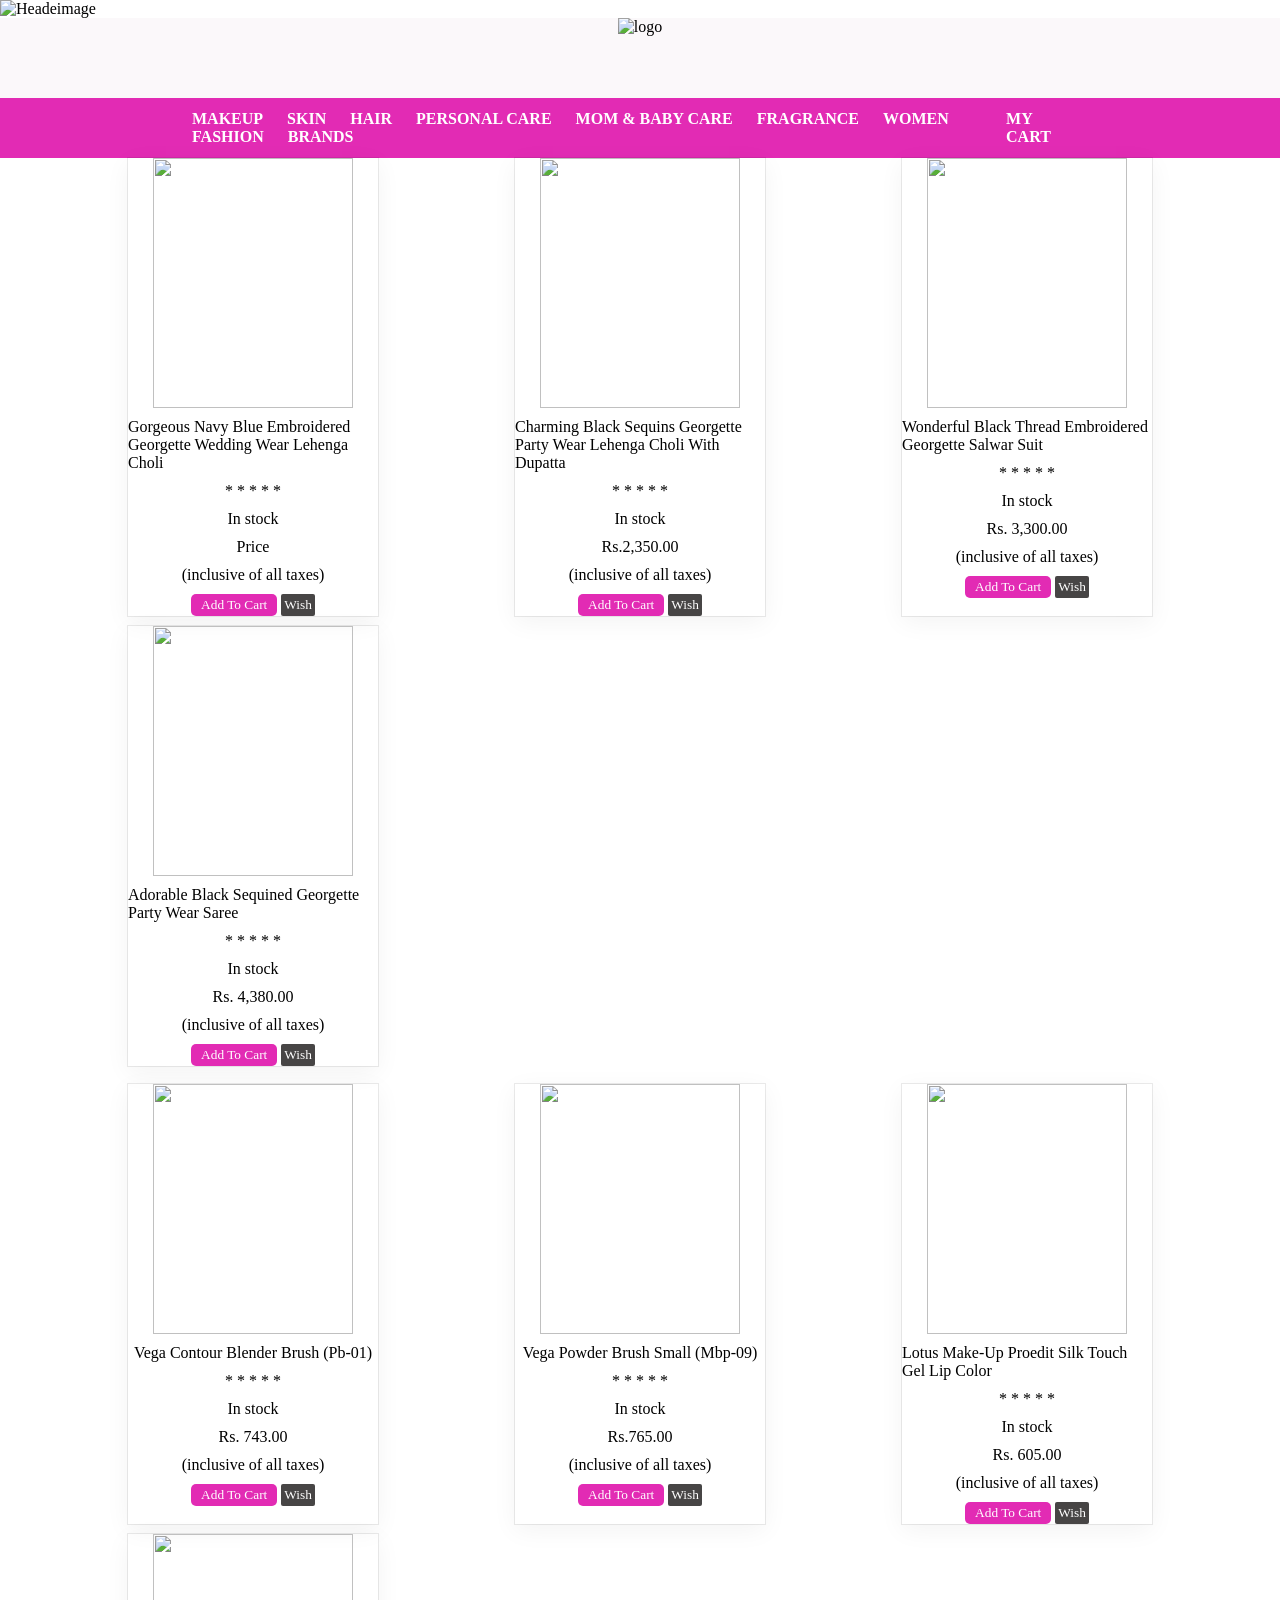
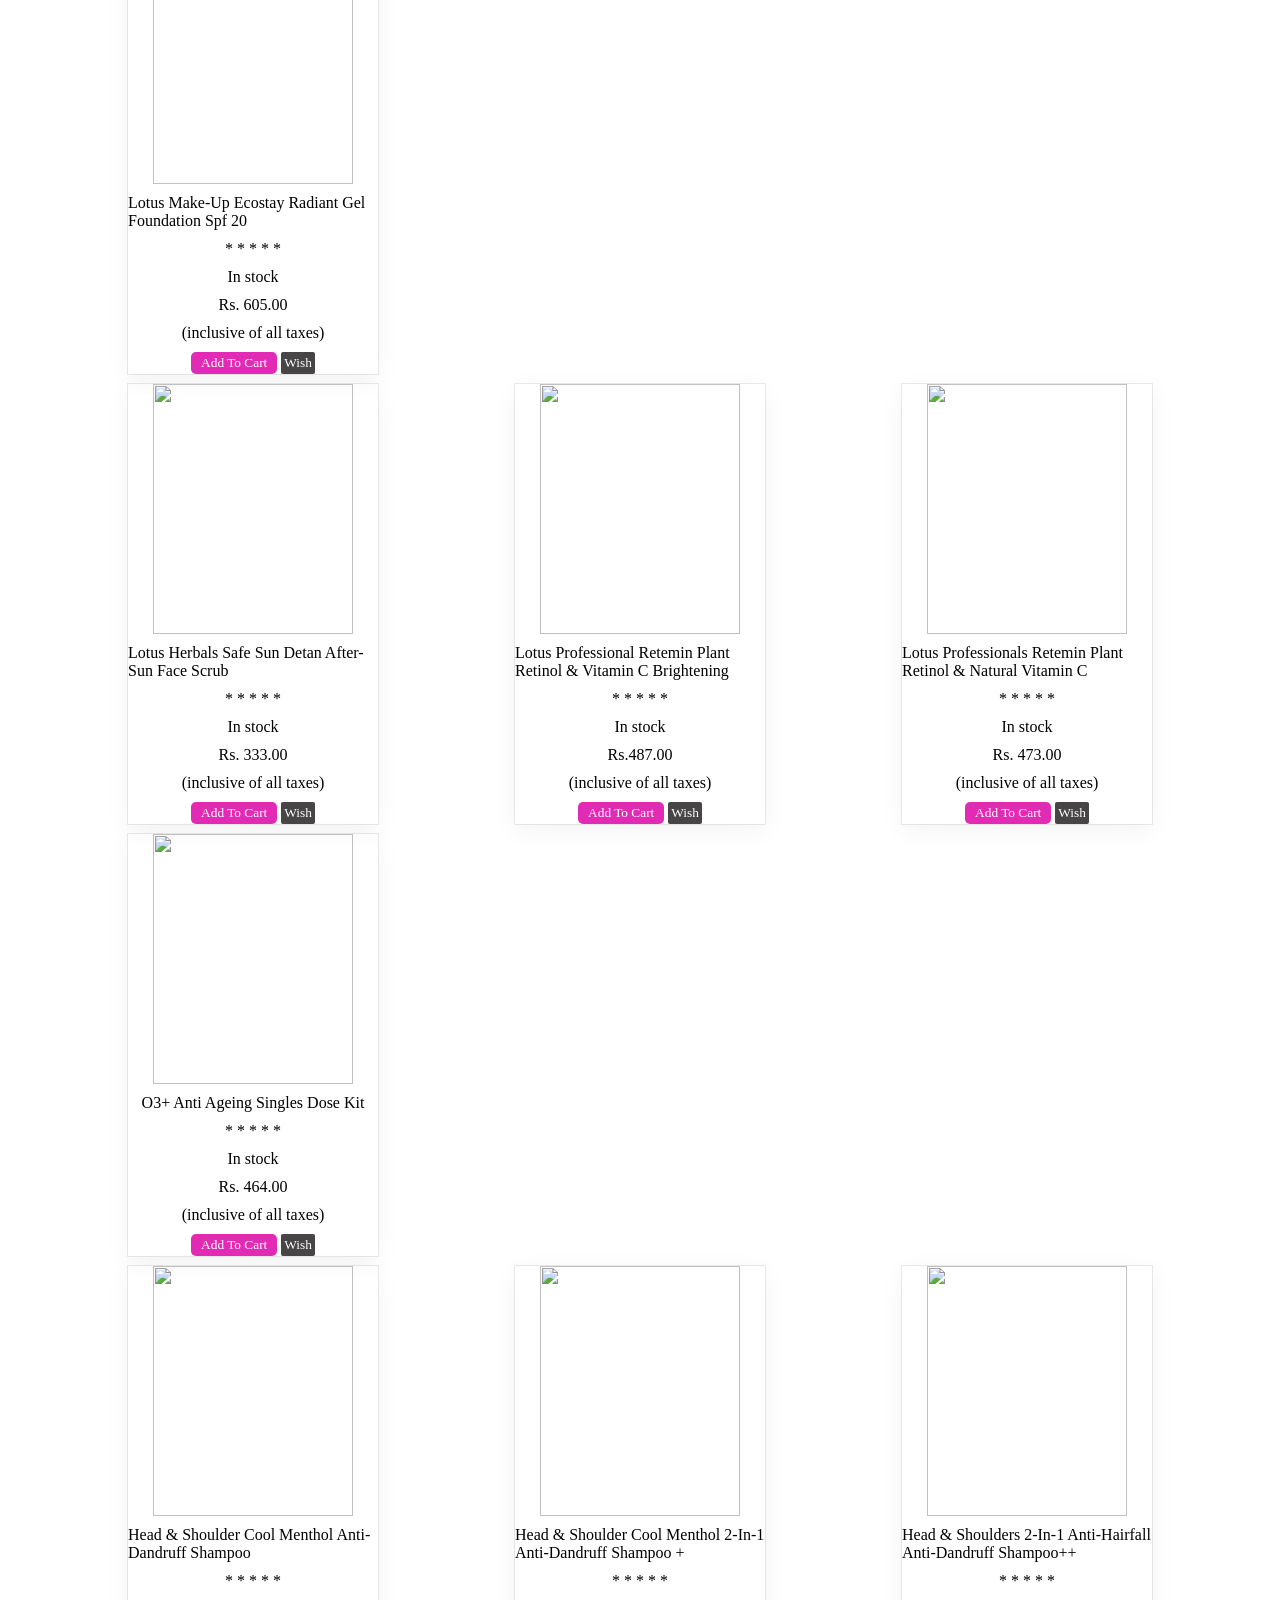
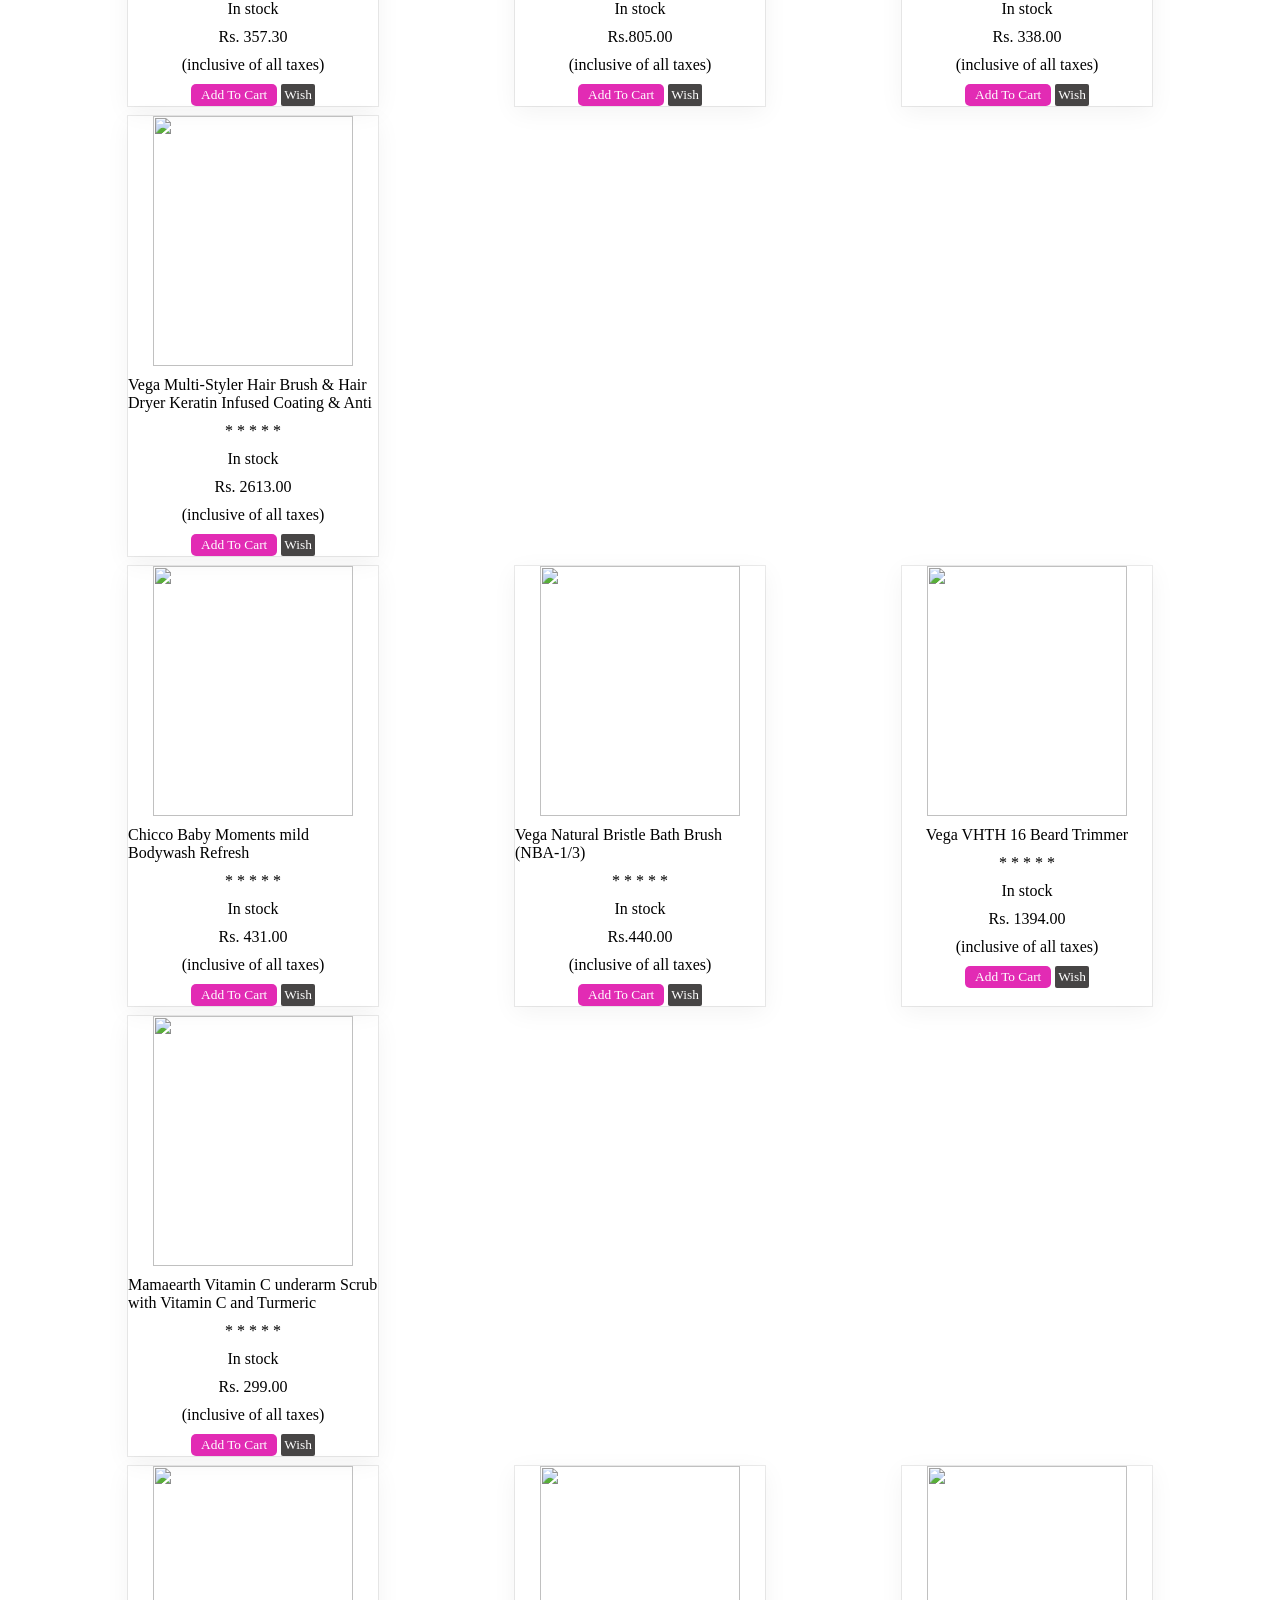
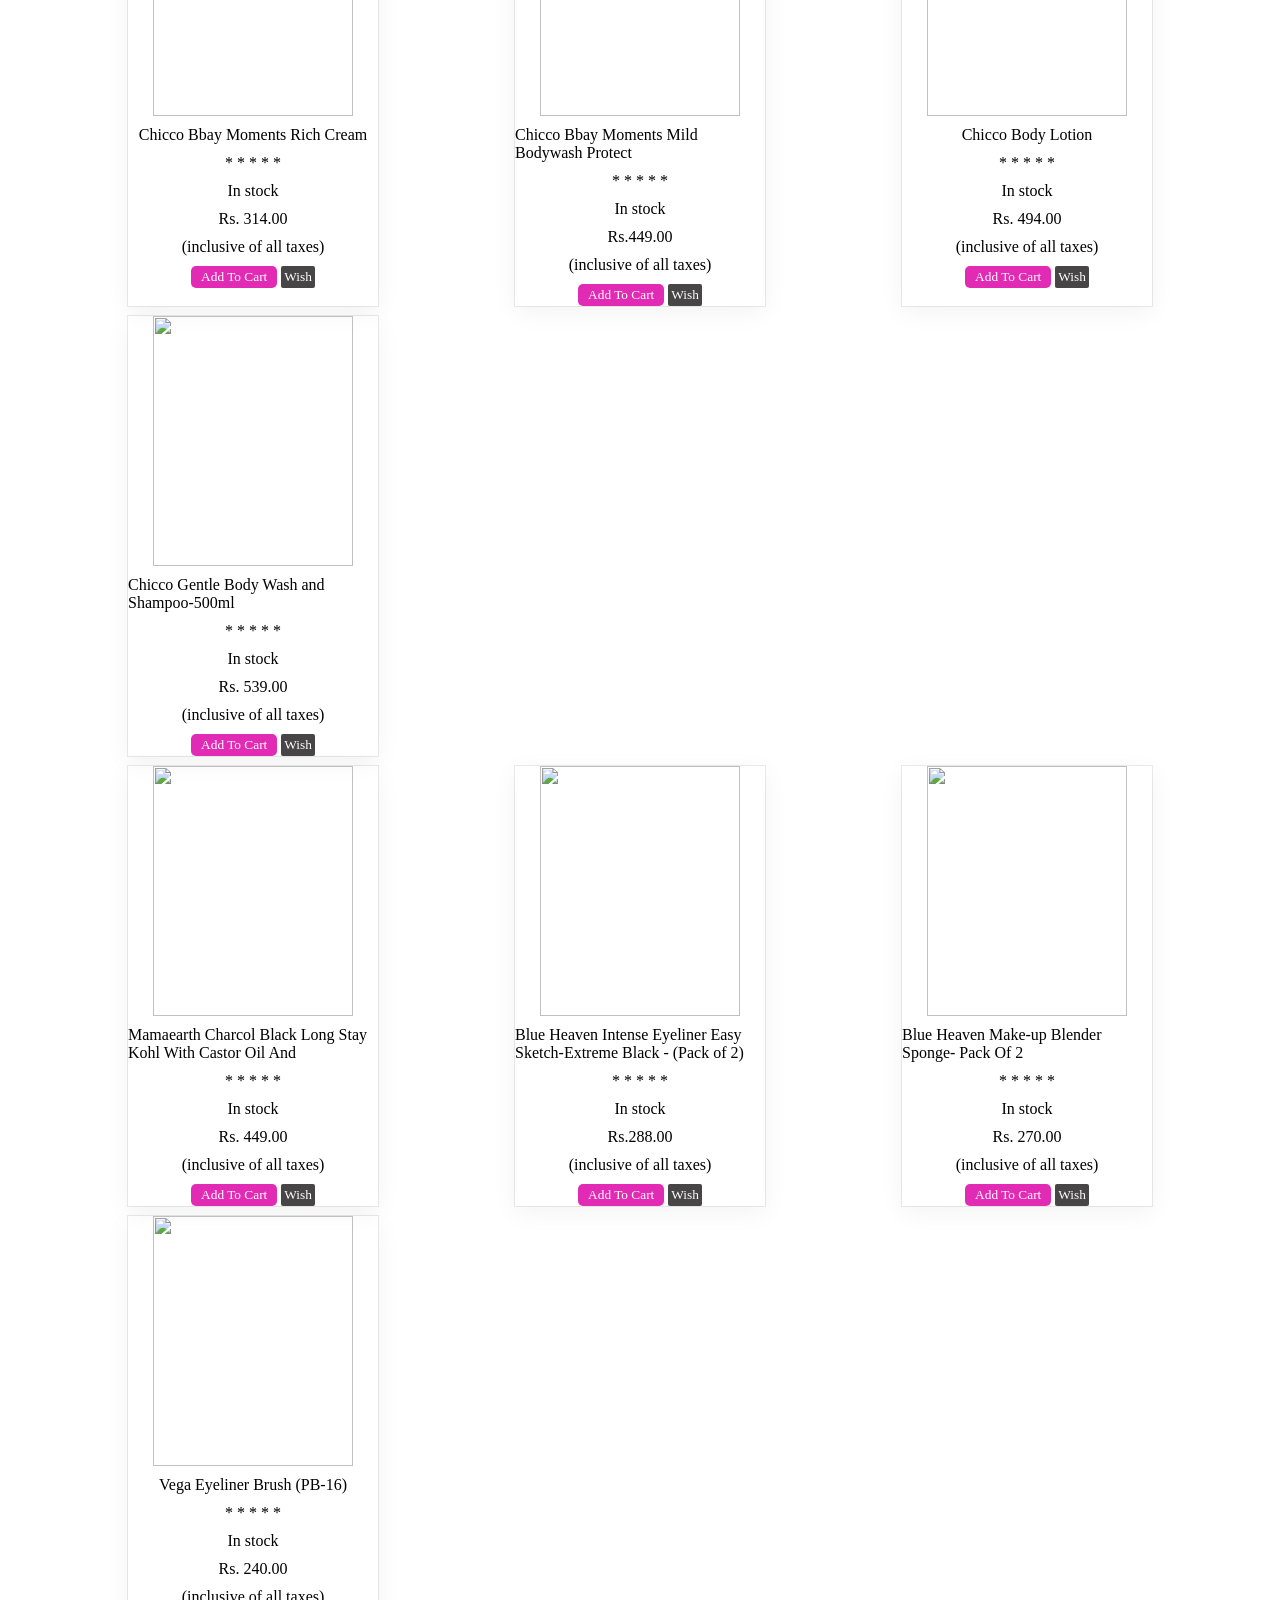
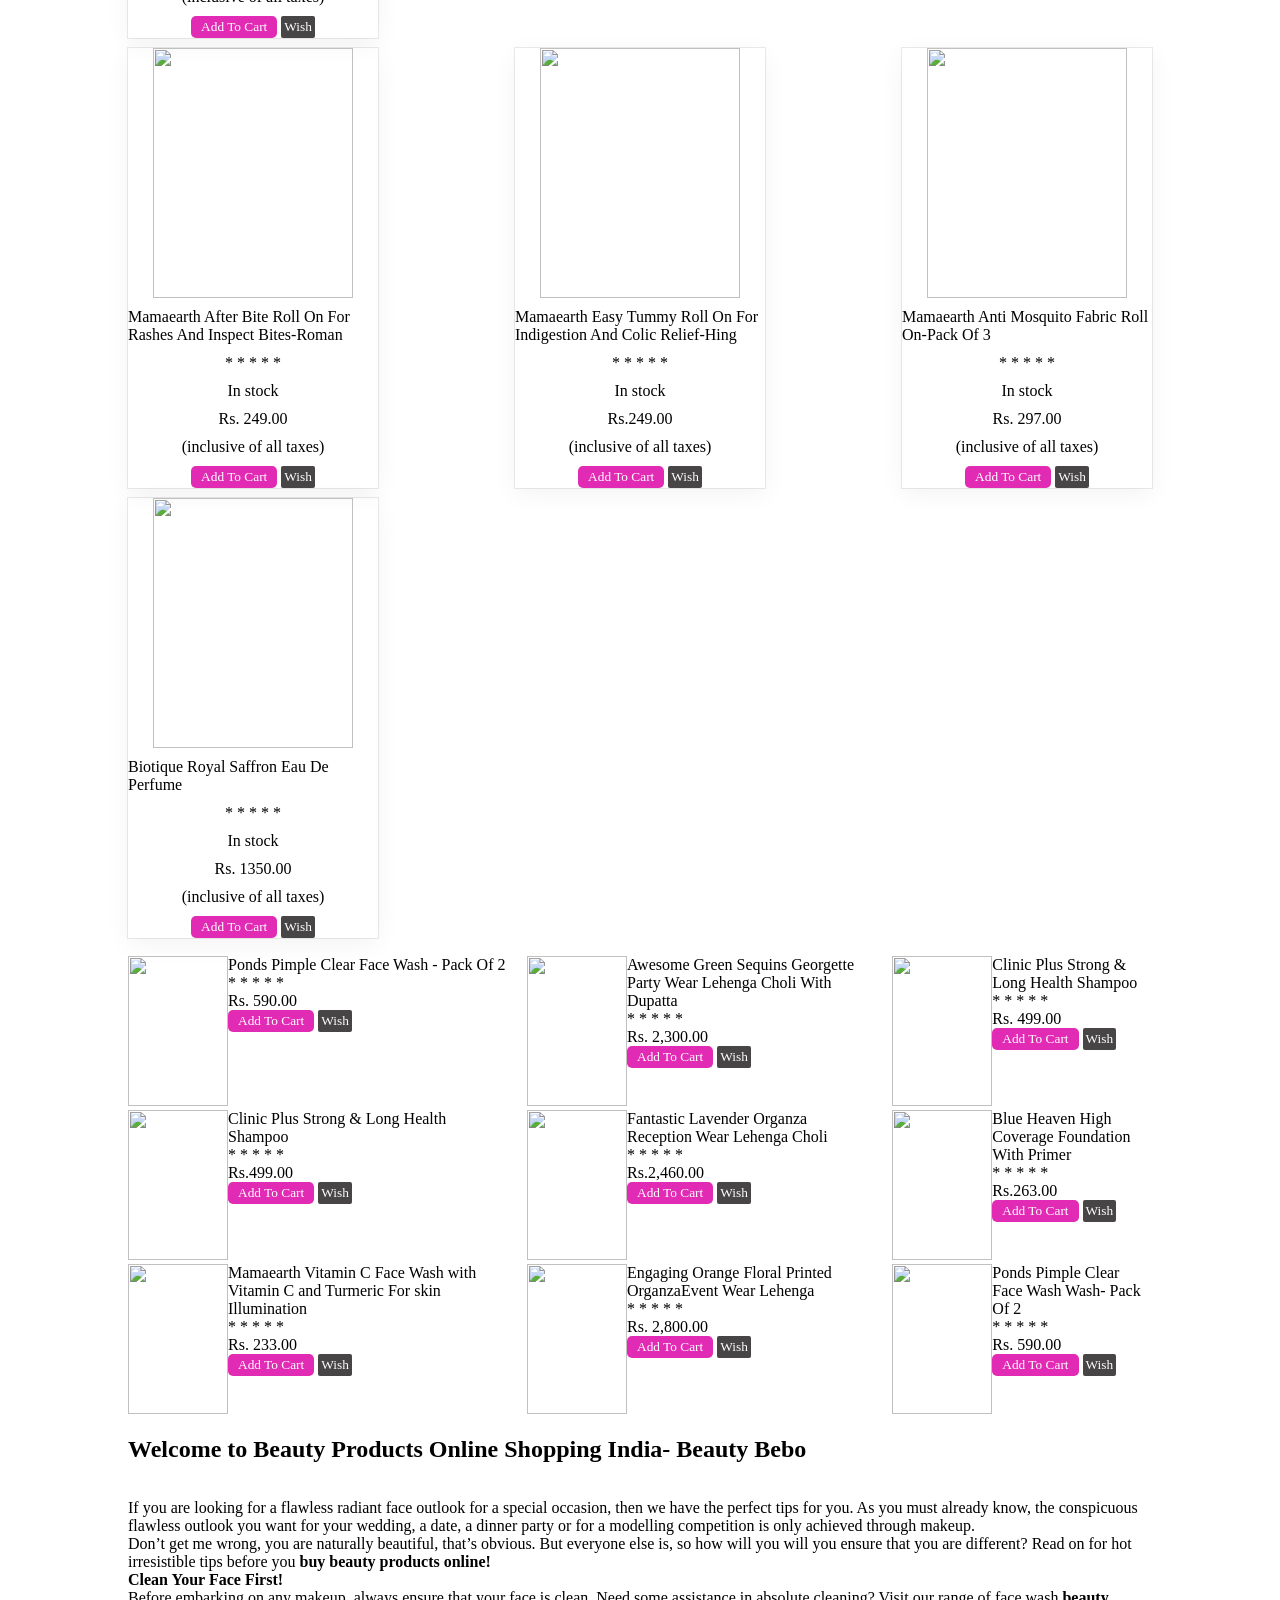
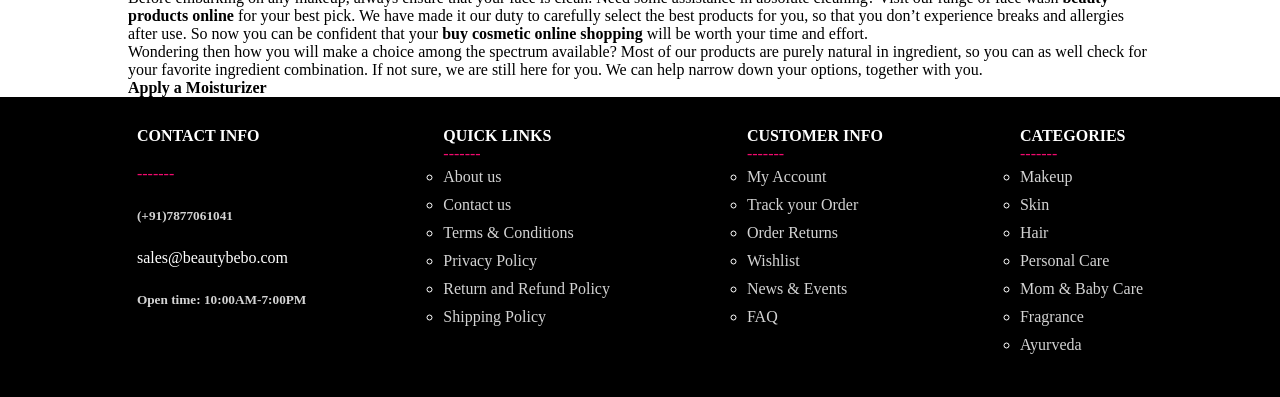
==== index.html @ 1511d032 "Project" ====
<!DOCTYPE html>
<html lang="en">
<head>
    <meta charset="UTF-8">
    <meta name="viewport" content="width=device-width, initial-scale=1.0">
    <title>Document</title>
    <link rel="stylesheet" href="./CSS/style.css">
</head>
<body>
    <div id = "container" >
        <div id="headerBanner">
            <img src="https://www.beautybebo.com/pub/media/ads/home-slider/OFFER_HOME.jpeg" alt="Headeimage">
        </div>
        <div id="header" >        
            <div id="headerAccount">
                <div id="logo">
                    <img src="https://www.beautybebo.com/pub/media/logo/default/beautybebo_1.png" alt="logo">
                </div>
                <!-- <div class ="nav-search"> -->
                    <!-- <select class = "search-select"> -->
                        <!-- <option placeholder="All Categories"></option> -->
                    <!-- </select> -->
                    <!-- <input placeholder="Enter your search" class="search-input"> -->
                    <!-- <div class ="Search-icon"></div> -->
                <!-- </div> -->
                <!-- <div id = "wishlist">
                    <img src="https://www.beautybebo.com/wishlist/" alt="wishlist">
                </div> -->
            <!-- <div class="nav-signin">
                <p><span>Sign in</span></p>
                <p class ="nav2"></p>
            </div> -->

            </div>
            <div id="headerMenu">
                <div id="nav1">
                    <a href="">MAKEUP</a>
                    <a href="">SKIN</a>
                    <a href="">HAIR</a>
                    <a href="">PERSONAL CARE</a>
                    <a href="">MOM & BABY CARE</a>
                    <a href="">FRAGRANCE</a>
                    <a href="">WOMEN FASHION</a>
                    <a href="">BRANDS</a>
                </div>
                <div id="nav2">
                    <a href="">MY CART</a>
                </div>
            </div>
        </div>
        <div id="main">
            <div class ="wrapping">
                <div class="dealCard">
                    <img src="https://www.beautybebo.com/pub/media/catalog/product/cache/eaadabc6126fdee9eef2f7b7c34a8f4b/p/c/pc-50253-bluelehengacholi_4_-min_5.jpg
                    " alt="">
                    <p>Gorgeous Navy Blue Embroidered Georgette Wedding Wear Lehenga Choli</p>
                    <p>* * * * *</p>
                    <p>In stock</p>
                    <p>Price</p>
                    <p>(inclusive of all taxes)</p>
                    <div id="dealButton">
                        <button id ="addToCart">Add To Cart</button>
                        <button id="wishList">Wish</button>
                    </div>
                </div>
                <div class="dealCard">
                    <img src="https://www.beautybebo.com/pub/media/catalog/product/cache/45c1d76af84bd316324447b19d3e3eaa/1/_/1_95-min.jpg           " alt="">
                    <p>Charming Black Sequins Georgette Party Wear Lehenga Choli With Dupatta</p>
                    <p>* * * * *</p>
                    <p>In stock</p>
                    <p>Rs.2,350.00</p>
                    <p>(inclusive of all taxes)</p>
                    <div id="dealButton">
                        <button id ="addToCart">Add To Cart</button>
                        <button id="wishList">Wish</button>
                    </div>
                </div>
                <div class="dealCard">
                    <img src="https://www.beautybebo.com/pub/media/catalog/product/cache/45c1d76af84bd316324447b19d3e3eaa/a/l/alizeh-official-almora-vol-7-3028_52738332883_o_5_6_-_copy-min.jpg                    " alt="">
                    <p>Wonderful Black Thread Embroidered Georgette Salwar Suit</p>
                    <p>* * * * *</p>
                    <p>In stock</p>
                    <p>Rs. 3,300.00</p>
                    <p>(inclusive of all taxes)</p>
                    <div id="dealButton">
                        <button id ="addToCart">Add To Cart</button>
                        <button id="wishList">Wish</button>
                    </div>
                </div>
                <div class="dealCard">
                    <img src="https://www.beautybebo.com/pub/media/catalog/product/cache/45c1d76af84bd316324447b19d3e3eaa/1/0/1012_1_-min.jpg                   " alt="">
                    <p>Adorable Black Sequined Georgette Party Wear Saree</p>
                    <p>* * * * *</p>
                    <p>In stock</p>
                    <p>Rs. 4,380.00</p>
                    <p>(inclusive of all taxes)</p>
                    <div id="dealButton">
                        <button id ="addToCart">Add To Cart</button>
                        <button id="wishList">Wish</button>
                    </div>
                </div>
            </div>
            <div>
                <img src="https://www.beautybebo.com/pub/media/ads/sareeee.png" alt="" width="100%">
            </div>
            <div class="wrapping">
                <div class="dealCard">
                    <img src="https://www.beautybebo.com/pub/media/catalog/product/cache/eaadabc6126fdee9eef2f7b7c34a8f4b/b/c/bc5725a8904086310317_1.jpg
                    " alt="">
                    <p>Vega Contour Blender Brush (Pb-01)</p>
                    <p>* * * * *</p>
                    <p>In stock</p>
                    <p>Rs. 743.00</p>
                    <p>(inclusive of all taxes)</p>
                    <div id="dealButton">
                        <button id ="addToCart">Add To Cart</button>
                        <button id="wishList">Wish</button>
                    </div>
                </div>
                <div class="dealCard">
                    <img src="https://www.beautybebo.com/pub/media/catalog/product/cache/eaadabc6126fdee9eef2f7b7c34a8f4b/3/1/311225a8904086310782_0.jpg" alt="">
                    <p>Vega Powder Brush Small (Mbp-09)</p>
                    <p>* * * * *</p>
                    <p>In stock</p>
                    <p>Rs.765.00</p>
                    <p>(inclusive of all taxes)</p>
                    <div id="dealButton">
                        <button id ="addToCart">Add To Cart</button>
                        <button id="wishList">Wish</button>
                    </div>
                </div>
                <div class="dealCard">
                    <img src="https://www.beautybebo.com/pub/media/catalog/product/cache/eaadabc6126fdee9eef2f7b7c34a8f4b/8/0/806360197042_1.jpg" alt="">
                    <p>Lotus Make-Up Proedit Silk Touch Gel Lip Color</p>
                    <p>* * * * *</p>
                    <p>In stock</p>
                    <p>Rs. 605.00</p>
                    <p>(inclusive of all taxes)</p>
                    <div id="dealButton">
                        <button id ="addToCart">Add To Cart</button>
                        <button id="wishList">Wish</button>
                    </div>
                </div>
                <div class="dealCard">
                    <img src="https://www.beautybebo.com/pub/media/catalog/product/cache/eaadabc6126fdee9eef2f7b7c34a8f4b/0/8/0806360185018_1__4.jpg" alt="">
                    <p>Lotus Make-Up Ecostay Radiant Gel Foundation Spf 20</p>
                    <p>* * * * *</p>
                    <p>In stock</p>
                    <p>Rs. 605.00</p>
                    <p>(inclusive of all taxes)</p>
                    <div id="dealButton">
                        <button id ="addToCart">Add To Cart</button>
                        <button id="wishList">Wish</button>
                    </div>
                </div>
                <div class="wrapping">
                    <div class="dealCard">
                        <img src="https://www.beautybebo.com/pub/media/catalog/product/cache/eaadabc6126fdee9eef2f7b7c34a8f4b/0/8/0806360431009_1.jpg
                        " alt="">
                        <p>Lotus Herbals Safe Sun Detan After-Sun Face Scrub</p>
                        <p>* * * * *</p>
                        <p>In stock</p>
                        <p>Rs. 333.00</p>
                        <p>(inclusive of all taxes)</p>
                        <div id="dealButton">
                            <button id ="addToCart">Add To Cart</button>
                            <button id="wishList">Wish</button>
                        </div>
                    </div>
                    <div class="dealCard">
                        <img src="https://www.beautybebo.com/pub/media/catalog/product/cache/eaadabc6126fdee9eef2f7b7c34a8f4b/3/b/3b741delotaa00000044_nv1.jpg" alt="">
                        <p>Lotus Professional Retemin Plant Retinol & Vitamin C Brightening</p>
                        <p>* * * * *</p>
                        <p>In stock</p>
                        <p>Rs.487.00</p>
                        <p>(inclusive of all taxes)</p>
                        <div id="dealButton">
                            <button id ="addToCart">Add To Cart</button>
                            <button id="wishList">Wish</button>
                        </div>
                    </div>
                    <div class="dealCard">
                        <img src="https://www.beautybebo.com/pub/media/catalog/product/cache/eaadabc6126fdee9eef2f7b7c34a8f4b/6/b/6ba91delotaa00000043_nv1.jpg" alt="">
                        <p>Lotus Professionals Retemin Plant Retinol & Natural  Vitamin C</p>
                        <p>* * * * *</p>
                        <p>In stock</p>
                        <p>Rs. 473.00</p>
                        <p>(inclusive of all taxes)</p>
                        <div id="dealButton">
                            <button id ="addToCart">Add To Cart</button>
                            <button id="wishList">Wish</button>
                        </div>
                    </div>
                    <div class="dealCard">
                        <img src="https://www.beautybebo.com/pub/media/catalog/product/cache/eaadabc6126fdee9eef2f7b7c34a8f4b/0/4/04222d8o3xxx00000072_5.jpg" alt="">
                        <p>O3+ Anti Ageing Singles Dose Kit</p>
                        <p>* * * * *</p>
                        <p>In stock</p>
                        <p>Rs. 464.00</p>
                        <p>(inclusive of all taxes)</p>
                        <div id="dealButton">
                            <button id ="addToCart">Add To Cart</button>
                            <button id="wishList">Wish</button>
                        </div>
                    </div>
                </div>
                <div class="wrapping">
                    <div class="dealCard">
                        <img src="https://www.beautybebo.com/pub/media/catalog/product/cache/eaadabc6126fdee9eef2f7b7c34a8f4b/4/9/4902430773829_2__1.jpg
                        " alt="">
                        <p>Head & Shoulder Cool Menthol Anti-Dandruff Shampoo</p>
                        <p>* * * * *</p>
                        <p>In stock</p>
                        <p>Rs. 357.30</p>
                        <p>(inclusive of all taxes)</p>
                        <div id="dealButton">
                            <button id ="addToCart">Add To Cart</button>
                            <button id="wishList">Wish</button>
                        </div>
                    </div>
                    <div class="dealCard">
                        <img src="https://www.beautybebo.com/pub/media/catalog/product/cache/eaadabc6126fdee9eef2f7b7c34a8f4b/2/a/2ae55ce4902430871464.jpg" alt="">
                        <p>Head & Shoulder Cool Menthol 2-In-1 Anti-Dandruff Shampoo +</p>
                        <p>* * * * *</p>
                        <p>In stock</p>
                        <p>Rs.805.00</p>
                        <p>(inclusive of all taxes)</p>
                        <div id="dealButton">
                            <button id ="addToCart">Add To Cart</button>
                            <button id="wishList">Wish</button>
                        </div>
                    </div>
                    <div class="dealCard">
                        <img src="https://www.beautybebo.com/pub/media/catalog/product/cache/eaadabc6126fdee9eef2f7b7c34a8f4b/6/b/6b028414987176112545.jpg" alt="">
                        <p>Head & Shoulders 2-In-1 Anti-Hairfall Anti-Dandruff Shampoo++</p>
                        <p>* * * * *</p>
                        <p>In stock</p>
                        <p>Rs. 338.00</p>
                        <p>(inclusive of all taxes)</p>
                        <div id="dealButton">
                            <button id ="addToCart">Add To Cart</button>
                            <button id="wishList">Wish</button>
                        </div>
                    </div>
                    <div class="dealCard">
                        <img src="https://www.beautybebo.com/pub/media/catalog/product/cache/eaadabc6126fdee9eef2f7b7c34a8f4b/1/c/1cb925avegax00000041_1.jpg" alt="">
                        <p>Vega Multi-Styler Hair Brush & Hair Dryer Keratin Infused Coating & Anti</p>
                        <p>* * * * *</p>
                        <p>In stock</p>
                        <p>Rs. 2613.00</p>
                        <p>(inclusive of all taxes)</p>
                        <div id="dealButton">
                            <button id ="addToCart">Add To Cart</button>
                            <button id="wishList">Wish</button>
                        </div>
                    </div>
                </div>
                <div class="wrapping">
                    <div class="dealCard">
                        <img src="https://www.beautybebo.com/pub/media/catalog/product/cache/eaadabc6126fdee9eef2f7b7c34a8f4b/d/3/d3211068058664152346_1.jpg
                        " alt="">
                        <p>Chicco Baby Moments mild Bodywash Refresh</p>
                        <p>* * * * *</p>
                        <p>In stock</p>
                        <p>Rs. 431.00</p>
                        <p>(inclusive of all taxes)</p>
                        <div id="dealButton">
                            <button id ="addToCart">Add To Cart</button>
                            <button id="wishList">Wish</button>
                        </div>
                    </div>
                    <div class="dealCard">
                        <img src="https://www.beautybebo.com/pub/media/catalog/product/cache/eaadabc6126fdee9eef2f7b7c34a8f4b/6/1/613f25a8904086380051_0.jpg" alt="">
                        <p>Vega Natural Bristle Bath Brush (NBA-1/3)</p>
                        <p>* * * * *</p>
                        <p>In stock</p>
                        <p>Rs.440.00</p>
                        <p>(inclusive of all taxes)</p>
                        <div id="dealButton">
                            <button id ="addToCart">Add To Cart</button>
                            <button id="wishList">Wish</button>
                        </div>
                    </div>
                    <div class="dealCard">
                        <img src="https://www.beautybebo.com/pub/media/catalog/product/cache/eaadabc6126fdee9eef2f7b7c34a8f4b/c/6/c65525avegax00000003_1.jpg" alt="">
                        <p>Vega VHTH 16 Beard Trimmer</p>
                        <p>* * * * *</p>
                        <p>In stock</p>
                        <p>Rs. 1394.00</p>
                        <p>(inclusive of all taxes)</p>
                        <div id="dealButton">
                            <button id ="addToCart">Add To Cart</button>
                            <button id="wishList">Wish</button>
                        </div>
                    </div>
                    <div class="dealCard">
                        <img src="https://www.beautybebo.com/pub/media/catalog/product/cache/eaadabc6126fdee9eef2f7b7c34a8f4b/9/e/9e8384e8906087778424_8.jpg" alt="">
                        <p>Mamaearth Vitamin C underarm Scrub with Vitamin C and Turmeric</p>
                        <p>* * * * *</p>
                        <p>In stock</p>
                        <p>Rs. 299.00</p>
                        <p>(inclusive of all taxes)</p>
                        <div id="dealButton">
                            <button id ="addToCart">Add To Cart</button>
                            <button id="wishList">Wish</button>
                        </div>
                    </div>
                </div>
                <div class="wrapping">
                    <div class="dealCard">
                        <img src="https://www.beautybebo.com/pub/media/catalog/product/cache/eaadabc6126fdee9eef2f7b7c34a8f4b/b/e/be80db28058664152490_1.jpg
                        " alt="">
                        <p>Chicco Bbay Moments Rich Cream</p>
                        <p>* * * * *</p>
                        <p>In stock</p>
                        <p>Rs. 314.00</p>
                        <p>(inclusive of all taxes)</p>
                        <div id="dealButton">
                            <button id ="addToCart">Add To Cart</button>
                            <button id="wishList">Wish</button>
                        </div>
                    </div>
                    <div class="dealCard">
                        <img src="https://www.beautybebo.com/pub/media/catalog/product/cache/eaadabc6126fdee9eef2f7b7c34a8f4b/0/8/088a1068058664152308_1.jpg" alt="">
                        <p>Chicco Bbay Moments Mild Bodywash Protect</p>
                        <p>* * * * *</p>
                        <p>In stock</p>
                        <p>Rs.449.00</p>
                        <p>(inclusive of all taxes)</p>
                        <div id="dealButton">
                            <button id ="addToCart">Add To Cart</button>
                            <button id="wishList">Wish</button>
                        </div>
                    </div>
                    <div class="dealCard">
                        <img src="https://www.beautybebo.com/pub/media/catalog/product/cache/eaadabc6126fdee9eef2f7b7c34a8f4b/4/4/443d5b28058664152391-1.jpg" alt="">
                        <p>Chicco Body Lotion</p>
                        <p>* * * * *</p>
                        <p>In stock</p>
                        <p>Rs. 494.00</p>
                        <p>(inclusive of all taxes)</p>
                        <div id=""dealButton>
                            <button id ="addToCart">Add To Cart</button>
                            <button id="wishList">Wish</button>
                        </div>
                    </div>
                    <div class="dealCard">
                        <img src="https://www.beautybebo.com/pub/media/catalog/product/cache/eaadabc6126fdee9eef2f7b7c34a8f4b/d/c/dc91b1e8058664152254_1.jpg" alt="">
                        <p>Chicco Gentle Body Wash and Shampoo-500ml</p>
                        <p>* * * * *</p>
                        <p>In stock</p>
                        <p>Rs. 539.00</p>
                        <p>(inclusive of all taxes)</p>
                        <div id=""dealButton>
                            <button id ="addToCart">Add To Cart</button>
                            <button id="wishList">Wish</button>
                        </div>
                    </div>
                </div>
                <div class="wrapping">
                    <div class="dealCard">
                        <img src="https://www.beautybebo.com/pub/media/catalog/product/cache/eaadabc6126fdee9eef2f7b7c34a8f4b/3/9/39_2_2.jpg
                        " alt="">
                        <p>Mamaearth Charcol Black Long Stay Kohl With Castor Oil And</p>
                        <p>* * * * *</p>
                        <p>In stock</p>
                        <p>Rs. 449.00</p>
                        <p>(inclusive of all taxes)</p>
                        <div id=""dealButton>
                            <button id ="addToCart">Add To Cart</button>
                            <button id="wishList">Wish</button>
                        </div>
                    </div>
                    <div class="dealCard">
                        <img src="https://www.beautybebo.com/pub/media/catalog/product/cache/eaadabc6126fdee9eef2f7b7c34a8f4b/5/1/51_1.jpg" alt="">
                        <p>Blue Heaven Intense Eyeliner Easy Sketch-Extreme Black - (Pack of 2)</p>
                        <p>* * * * *</p>
                        <p>In stock</p>
                        <p>Rs.288.00</p>
                        <p>(inclusive of all taxes)</p>
                        <div id=""dealButton>
                            <button id ="addToCart">Add To Cart</button>
                            <button id="wishList">Wish</button>
                        </div>
                    </div>
                    <div class="dealCard">
                        <img src="https://www.beautybebo.com/pub/media/catalog/product/cache/45c1d76af84bd316324447b19d3e3eaa/u/n/untitled-190.jpg" alt="">
                        <p>Blue Heaven Make-up Blender Sponge- Pack Of 2</p>
                        <p>* * * * *</p>
                        <p>In stock</p>
                        <p>Rs. 270.00</p>
                        <p>(inclusive of all taxes)</p>
                        <div id=""dealButton>
                            <button id ="addToCart">Add To Cart</button>
                            <button id="wishList">Wish</button>
                        </div>
                    </div>
                    <div class="dealCard">
                        <img src="https://www.beautybebo.com/pub/media/catalog/product/cache/eaadabc6126fdee9eef2f7b7c34a8f4b/7/7/77.jpg" alt="">
                        <p>Vega Eyeliner Brush (PB-16)</p>
                        <p>* * * * *</p>
                        <p>In stock</p>
                        <p>Rs. 240.00</p>
                        <p>(inclusive of all taxes)</p>
                        <div id=""dealButton>
                            <button id ="addToCart">Add To Cart</button>
                            <button id="wishList">Wish</button>
                        </div>
                    </div>
                </div>
                <div class="wrapping">
                    <div class="dealCard">
                        <img src="https://www.beautybebo.com/pub/media/catalog/product/cache/eaadabc6126fdee9eef2f7b7c34a8f4b/m/m/mmm180.jpg
                        " alt="">
                        <p>Mamaearth After Bite Roll On For Rashes And Inspect Bites-Roman</p>
                        <p>* * * * *</p>
                        <p>In stock</p>
                        <p>Rs. 249.00</p>
                        <p>(inclusive of all taxes)</p>
                        <div id=""dealButton>
                            <button id ="addToCart">Add To Cart</button>
                            <button id="wishList">Wish</button>
                        </div>
                    </div>
                    <div class="dealCard">
                        <img src="https://www.beautybebo.com/pub/media/catalog/product/cache/eaadabc6126fdee9eef2f7b7c34a8f4b/m/m/mmm161.jpg" alt="">
                        <p>Mamaearth Easy Tummy Roll On For Indigestion And Colic Relief-Hing</p>
                        <p>* * * * *</p>
                        <p>In stock</p>
                        <p>Rs.249.00</p>
                        <p>(inclusive of all taxes)</p>
                        <div id=""dealButton>
                            <button id ="addToCart">Add To Cart</button>
                            <button id="wishList">Wish</button>
                        </div>
                    </div>
                    <div class="dealCard">
                        <img src="https://www.beautybebo.com/pub/media/catalog/product/cache/eaadabc6126fdee9eef2f7b7c34a8f4b/u/n/untitled-67.jpg" alt="">
                        <p>Mamaearth Anti Mosquito Fabric Roll On-Pack Of 3 </p>
                        <p>* * * * *</p>
                        <p>In stock</p>
                        <p>Rs. 297.00</p>
                        <p>(inclusive of all taxes)</p>
                        <div id=""dealButton>
                            <button id ="addToCart">Add To Cart</button>
                            <button id="wishList">Wish</button>
                        </div>
                    </div>
                    <div class="dealCard">
                        <img src="https://www.beautybebo.com/pub/media/catalog/product/cache/eaadabc6126fdee9eef2f7b7c34a8f4b/d/o/download_21_.png" alt="">
                        <p>Biotique Royal Saffron Eau De Perfume</p>
                        <p>* * * * *</p>
                        <p>In stock</p>
                        <p>Rs. 1350.00</p>
                        <p>(inclusive of all taxes)</p>
                        <div id=""dealButton>
                            <button id ="addToCart">Add To Cart</button>
                            <button id="wishList">Wish</button>
                        </div>
                    </div>
                </div>
            </div>
            <div>
                <img src="https://www.beautybebo.com/pub/media/ads/winter_.jpg" alt="" width="100%">
            </div>
            <div id ="sortedItems">
                <div class="sortedItemsCard">
                    <div class="itemCard">
                        <div class="imgCard">
                            <img src="https://www.beautybebo.com/pub/media/catalog/product/cache/eaadabc6126fdee9eef2f7b7c34a8f4b/1/2/12666_s1-8901030861475_540x_1_.jpg
                            " alt="">
                        </div>
                        <div class="detailImgCard">
                            <p>Ponds Pimple Clear Face Wash - Pack Of 2</p>
                            <p>* * * * *</p>
                            <p>Rs. 590.00</p>
                            <div id="dealButton">
                                <button id ="addToCart">Add To Cart</button>
                                <button id="wishList">Wish</button>
                            </div>
                        </div>
                    </div>
                    <div class="itemCard">
                        <div class="imgCard">
                            <img src="https://www.beautybebo.com/pub/media/catalog/product/cache/eaadabc6126fdee9eef2f7b7c34a8f4b/1/_/1_210_4.jpg" alt="">
                        </div>
                        <div class="detailImgCard">
                            <p>Clinic Plus Strong & Long Health Shampoo</p>
                            <p>* * * * *</p>
                            <p>Rs.499.00</p>
                            <div id=""dealButton>
                                <button id ="addToCart">Add To Cart</button>
                                <button id="wishList">Wish</button>
                            </div>    
                        </div>
                    </div>
                    <div class="itemCard">
                        <div class="imgCard">
                            <img src="https://www.beautybebo.com/pub/media/catalog/product/cache/eaadabc6126fdee9eef2f7b7c34a8f4b/m/m/mmm16.jpg" alt="">
                        </div>
                        <div class="detailImgCard">
                            <p>Mamaearth Vitamin C Face Wash with Vitamin C and Turmeric For skin Illumination </p>
                            <p>* * * * *</p>
                            <p>Rs. 233.00</p>
                            <div id=""dealButton>
                                <button id ="addToCart">Add To Cart</button>
                                <button id="wishList">Wish</button>
                            </div>   
                        </div>
                    </div>
                </div>
                <div id="sortedItemsCard">
                    <div class="itemCard">
                        <div class="imgCard">
                            <img src="https://www.beautybebo.com/pub/media/catalog/product/cache/eaadabc6126fdee9eef2f7b7c34a8f4b/z/c/zcl-5075-grn_2__1_.jpg
                            " alt="">
                        </div>
                        <div class="detailImgCard">
                            <p>Awesome Green Sequins Georgette Party Wear Lehenga Choli With Dupatta</p>
                            <p>* * * * *</p>
                            <p>Rs. 2,300.00</p>
                            <div id="dealButton">
                                <button id ="addToCart">Add To Cart</button>
                                <button id="wishList">Wish</button>
                            </div>    
                        </div>
                    </div>
                    <div class="itemCard">
                        <div class="imgCard">
                            <img src="https://www.beautybebo.com/pub/media/catalog/product/cache/eaadabc6126fdee9eef2f7b7c34a8f4b/z/c/zcl-5065_2__1_.jpg" alt="">
                        </div>
                        <div class="detailImgCard">
                            <p>Fantastic Lavender Organza Reception Wear Lehenga Choli</p>
                            <p>* * * * *</p>
                            <p>Rs.2,460.00</p>
                            <div id="dealButton">
                                <button id ="addToCart">Add To Cart</button>
                                <button id="wishList">Wish</button>
                            </div>   
                        </div>
                    </div>
                    <div class="itemCard">
                        <div class="imgCard">
                            <img src="https://www.beautybebo.com/pub/media/catalog/product/cache/eaadabc6126fdee9eef2f7b7c34a8f4b/d/r/drs-vol7-2102_5__1.jpg" alt="">
                        </div>
                        <div class="detailImgCard">
                            <p>Engaging Orange Floral Printed OrganzaEvent Wear Lehenga <Choli-XS></Choli-XS> </p>
                            <p>* * * * *</p>
                            <p>Rs. 2,800.00</p>
                            <div id="dealButton">
                                <button id ="addToCart">Add To Cart</button>
                                <button id="wishList">Wish</button>
                            </div>   
                        </div>
                    </div>
                </div>
                <div id="sortedItemsCard">
                    <div class="itemCard">
                        <div class="imgCard">
                            <img src="https://www.beautybebo.com/pub/media/catalog/product/cache/eaadabc6126fdee9eef2f7b7c34a8f4b/1/_/1_210_4.jpg
                            " alt="">   
                        </div>
                        <div class="detailImgCard">
                            <p>Clinic Plus Strong & Long Health Shampoo</p>
                            <p>* * * * *</p>
                            <p>Rs. 499.00</p>
                            <div id="dealButton">
                                <button id ="addToCart">Add To Cart</button>
                                <button id="wishList">Wish</button>
                            </div>    
                        </div>
                    </div>
                    <div class="itemCard">
                        <div class="imgCard">
                            <img src="https://www.beautybebo.com/pub/media/catalog/product/cache/eaadabc6126fdee9eef2f7b7c34a8f4b/u/n/untitled-142_1.jpg" alt="">
                        </div>
                        <div class="detailImgCard">
                            <p>Blue Heaven High Coverage Foundation With Primer</p>
                            <p>* * * * *</p>
                            <p>Rs.263.00</p>
                            <div id="dealButton">
                                <button id ="addToCart">Add To Cart</button>
                                <button id="wishList">Wish</button>
                            </div>    
                        </div>
                    </div>
                    <div class="itemCard">
                        <div class="imgCard">
                            <img src="https://www.beautybebo.com/pub/media/catalog/product/cache/eaadabc6126fdee9eef2f7b7c34a8f4b/1/2/12666_s1-8901030861475_540x_1_.jpg" alt="">
                        </div>
                        <div class="detailImgCard">
                            <p>Ponds Pimple Clear Face Wash Wash- Pack Of 2 </p>
                            <p>* * * * *</p>
                            <p>Rs. 590.00</p>
                            <div id="dealButton">
                                <button id ="addToCart">Add To Cart</button>
                                <button id="wishList">Wish</button>
                            </div>
                        </div>
                    </div>
                </div>
            </div>
            <div>
                <img src="https://www.beautybebo.com/pub/media/ads/lehengas.png" alt="" width="100%">
                <h2>Welcome to Beauty Products Online Shopping India- Beauty Bebo</h2><br><br>
                <p>If you are looking for a flawless radiant face outlook for a special occasion, then we have the perfect tips for you. As you must already know, the conspicuous flawless outlook you want for your wedding, a date, a dinner party or for a modelling competition is only achieved through makeup.</p>
                <p>Don’t get me wrong, you are naturally beautiful, that’s obvious. But everyone else is, so how will you will you ensure that you are different? Read on for hot irresistible tips before you <b>buy beauty products online!</b></p>
                <p><b>Clean Your Face First!</b></p>
                <p>Before embarking on any makeup, always ensure that your face is clean. Need some assistance in absolute cleaning? Visit our range of face wash <b>beauty products online</b> for your best pick. We have made it our duty to carefully select the best products for you, so that you don’t experience breaks and allergies after use. So now you can be confident that your<b> buy cosmetic online shopping</b> will be worth your time and effort.</p>
                <p>Wondering then how you will make a choice among the spectrum available? Most of our products are purely natural in ingredient, so you can as well check for your favorite ingredient combination. If not sure, we are still here for you. We can help narrow down your options, together with you.</p>
                <p><b>Apply a Moisturizer</b></p>
    
    
            </div>
        </div> 
    </div>
        <div id ="footer">
            <div id="contactInfo" class="footerMenu">
                <h4>CONTACT INFO</h4>
                <p>-------</p>
                <h5>(+91)7877061041</h5>
                <a>sales@beautybebo.com</a>
                <h5>Open time: 10:00AM-7:00PM</h5>
                <div class = "Images">
                    <img src="/BEAUTYBEBO/img/Facebook.png" alt="" width="30">
                    <img src="/BEAUTYBEBO/img/Instagram.png" alt="" width="30">
                </div>
            </div>
            <div id="quickLinks" class="footerMenu">
                <h4>QUICK LINKS</h4>
                <p>-------</p>
                <ul>
                    <li><a href="">About us</a><br</li>
                    <li><a href="">Contact us</a><br></li>
                    <li><a href="">Terms & Conditions</a></li>
                    <li><a href="">Privacy Policy</a></li>
                    <li><a href="">Return and Refund Policy</a></li>
                    <li><a href="">Shipping Policy</a></li>
                </ul>
            </div>
            <div id="customerInfo" class="footerMenu">
                <h4>CUSTOMER INFO</h4>
                <p>-------</p>
                <ul>
                    </li>
                    <li><a href="">My Account</a></li>
                    <li><a href="">Track your Order</a></li>
                    <li><a href="">Order Returns</a></li>
                    <li><a href="">Wishlist</a></li>
                    <li><a href="">News & Events</a></li>
                    <li><a href="">FAQ</a></li>
                </ul>
            </div>
            <div id="categories" class="footerMenu">
                <h4>CATEGORIES</h4>
                <p>-------</p>
                <ul>
                    <li><a href="">Makeup</a></li>
                    <li><a href="">Skin</a></li>
                    <li><a href="">Hair</a></li>
                    <li><a href="">Personal Care</a></li>
                    <li><a href="">Mom & Baby Care</a></li>
                    <li><a href="">Fragrance</a></li>
                    <li><a href="">Ayurveda</a></li>
                </ul>
            </div>
        </div>
    </div>
</body>
</html>
---- CSS/style.css ----
*{
    margin: 0%;
    padding: 0%;
    font-family: Cambria;
    border: border-box;
}
#container{
    width: 100%;   
}
#headerBanner img {
    width: 100%;
    height: 80px;

}
#headerAccount{
    width: 100%;
    height: 80px;
    background-color: rgb(251, 248, 250);
    display: flex;
    justify-content: space-evenly;
}
.nav-search{
    display: flex;
    width: 620px;
    

}
.search-select{
    background-color: white;
    width: 50px;
    text-align: center;
    border-top-left-radius: 4px;
    border-bottom-left-radius: 4px;
    border: none;
}
.search-input{
    width: 100px;
    border: none;
    
}
#headerMenu{
    width: 100%;
    height: 60px;
    background-color: rgb(226, 43, 180);
    display: flex;
    justify-content: space-between;
    align-items: center;
    padding: 5px 15%;
    box-sizing: border-box;
}
#headerMenu a{
    text-decoration: none;
    color: white;
    padding-right: 20px;
    font-weight:700;
}
#main {
    width: 80%;
    /* background-color: blue; */
    margin: auto;
    padding: auto;

}
#contactInfo{
    display: flex;
    flex-direction: column;
    gap: 20px;
}
.Images {
    display: flex;
    gap: 10px;

}
.wrapping {
    display: flex;
    justify-content: space-between;
    flex-wrap: wrap;
    gap: 10px;

}
.dealCard{
    display: flex;
    flex-direction: column;
    align-items: center;
    gap: 10px 0px;
    /* padding: 20px 5px; */
    width: 250px;
    box-shadow: rgba(0, 0, 0, 0.05) 0px 6px 24px 0px, rgba(0, 0, 0, 0.08) 0px 0px 0px 1px;

}
.dealCard img{
    width: 200px;
    height: 250px;

}
.dealButton{
    display: flex;
    gap: 5px;

}

#addToCart{
    padding: 3px 10px;
    background-color: rgb(226, 43, 180);
    color: white;
    border: none;
    border-radius: 5px;

}
#wishList{
    padding: 3px;
    background-color: rgb(71, 69, 69);
    color: white;
    border: none;
    border-radius: 2px;

}
#sortedItems {
    display: flex;
    gap: 20px;

}
.sorteItemsCard {
    display: flex;
    flex-direction: column;
    gap: 10px;
}
.itemCard {
    display: flex;

}
.imgCard img {
    width: 100px;
    height: 150px;
}
.detailImgCard {

}

#footer{
    background-color: black;
    color: white;
    height: 300px;
    display: flex;
    justify-content: space-evenly;
}
.footerMenu {
    margin: 30px 0px;
}
.footerMenu h5 {
    padding: 5px 0px;
    color: #d3d3d3;

}
.footerMenu p{
    color: rgb(241, 10, 110);


}
.footerMenu ul li {
    list-style-type: circle;
    padding: 5px 0px;

}
.footerMenu ul li a, .footerMenu ul li h5 {
    color: #d3d3d3;
    text-decoration: none;
    
}
.footerMenu ul li a:visited,.footerMenu ul li p:visited{
    color: #d3d3d3;
    
}
.footerMenu ul li a:hover{
    color: rgb(241, 10, 110);
    
}
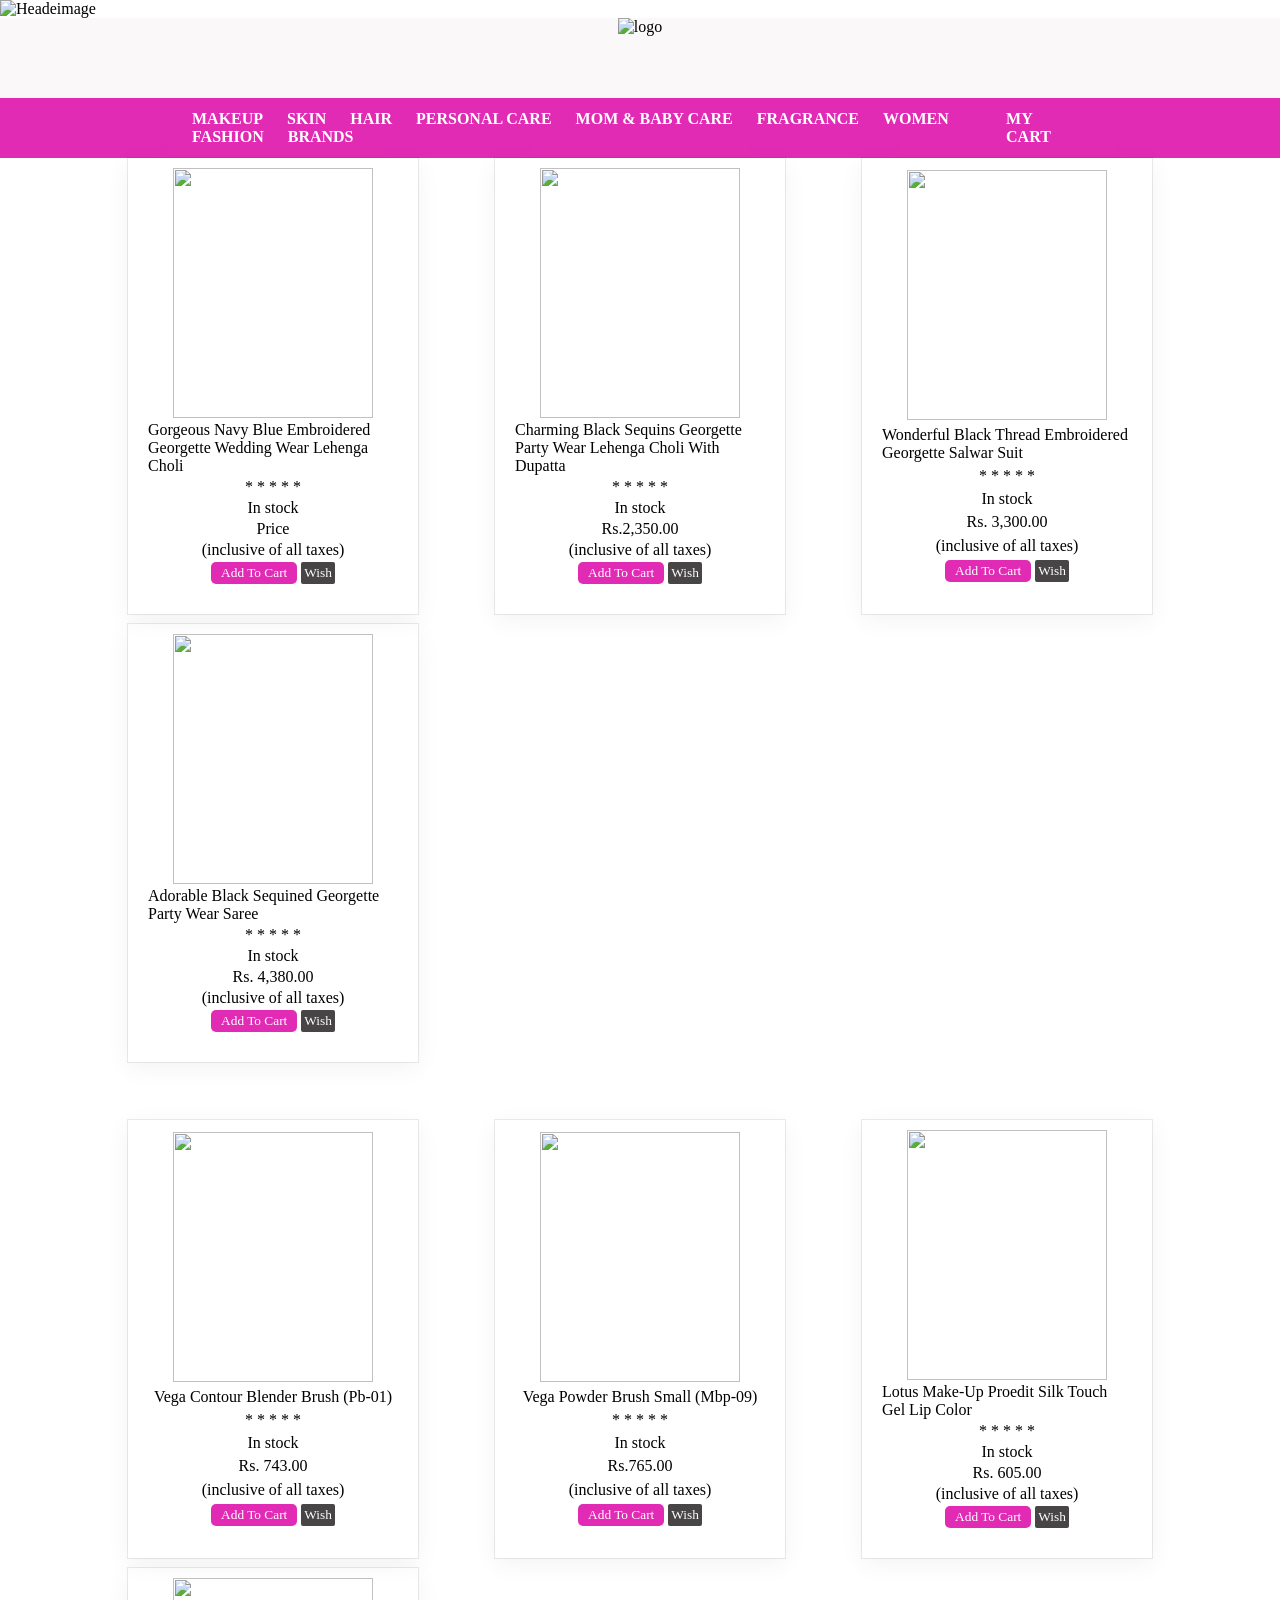
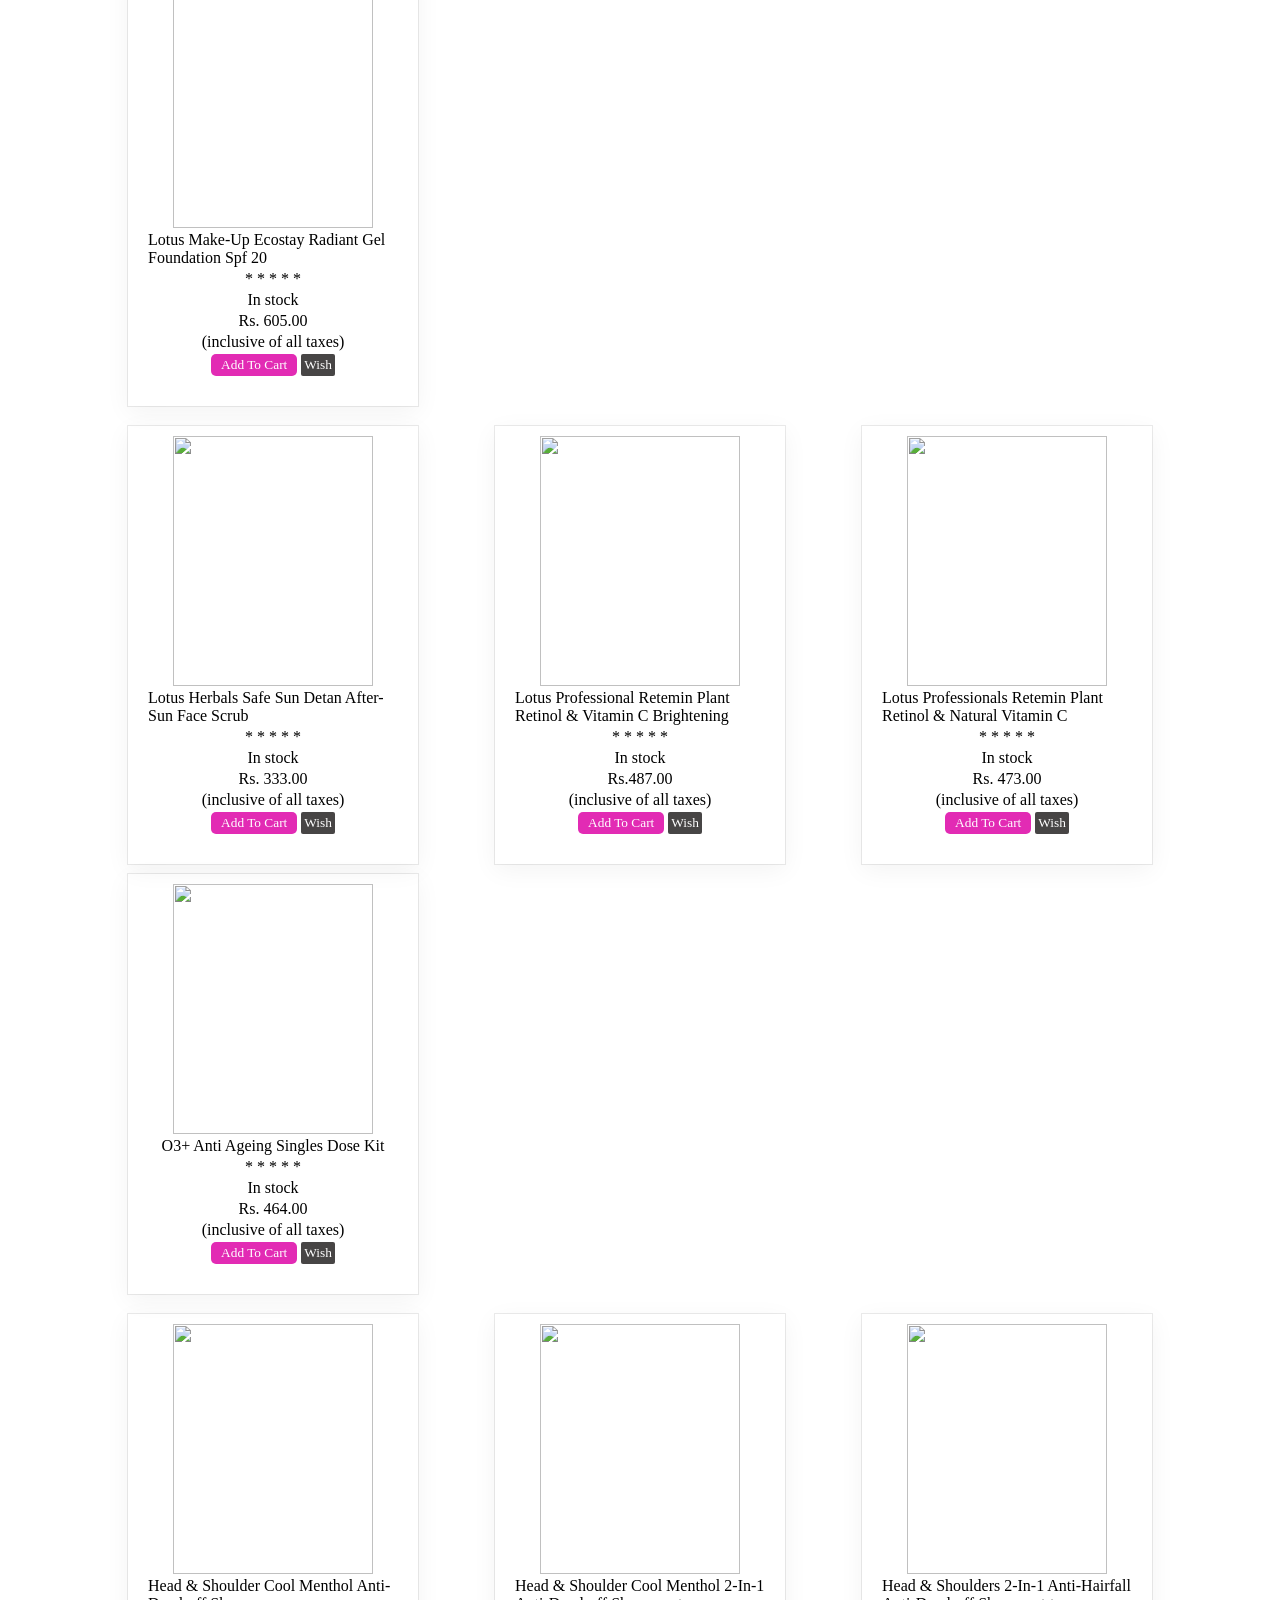
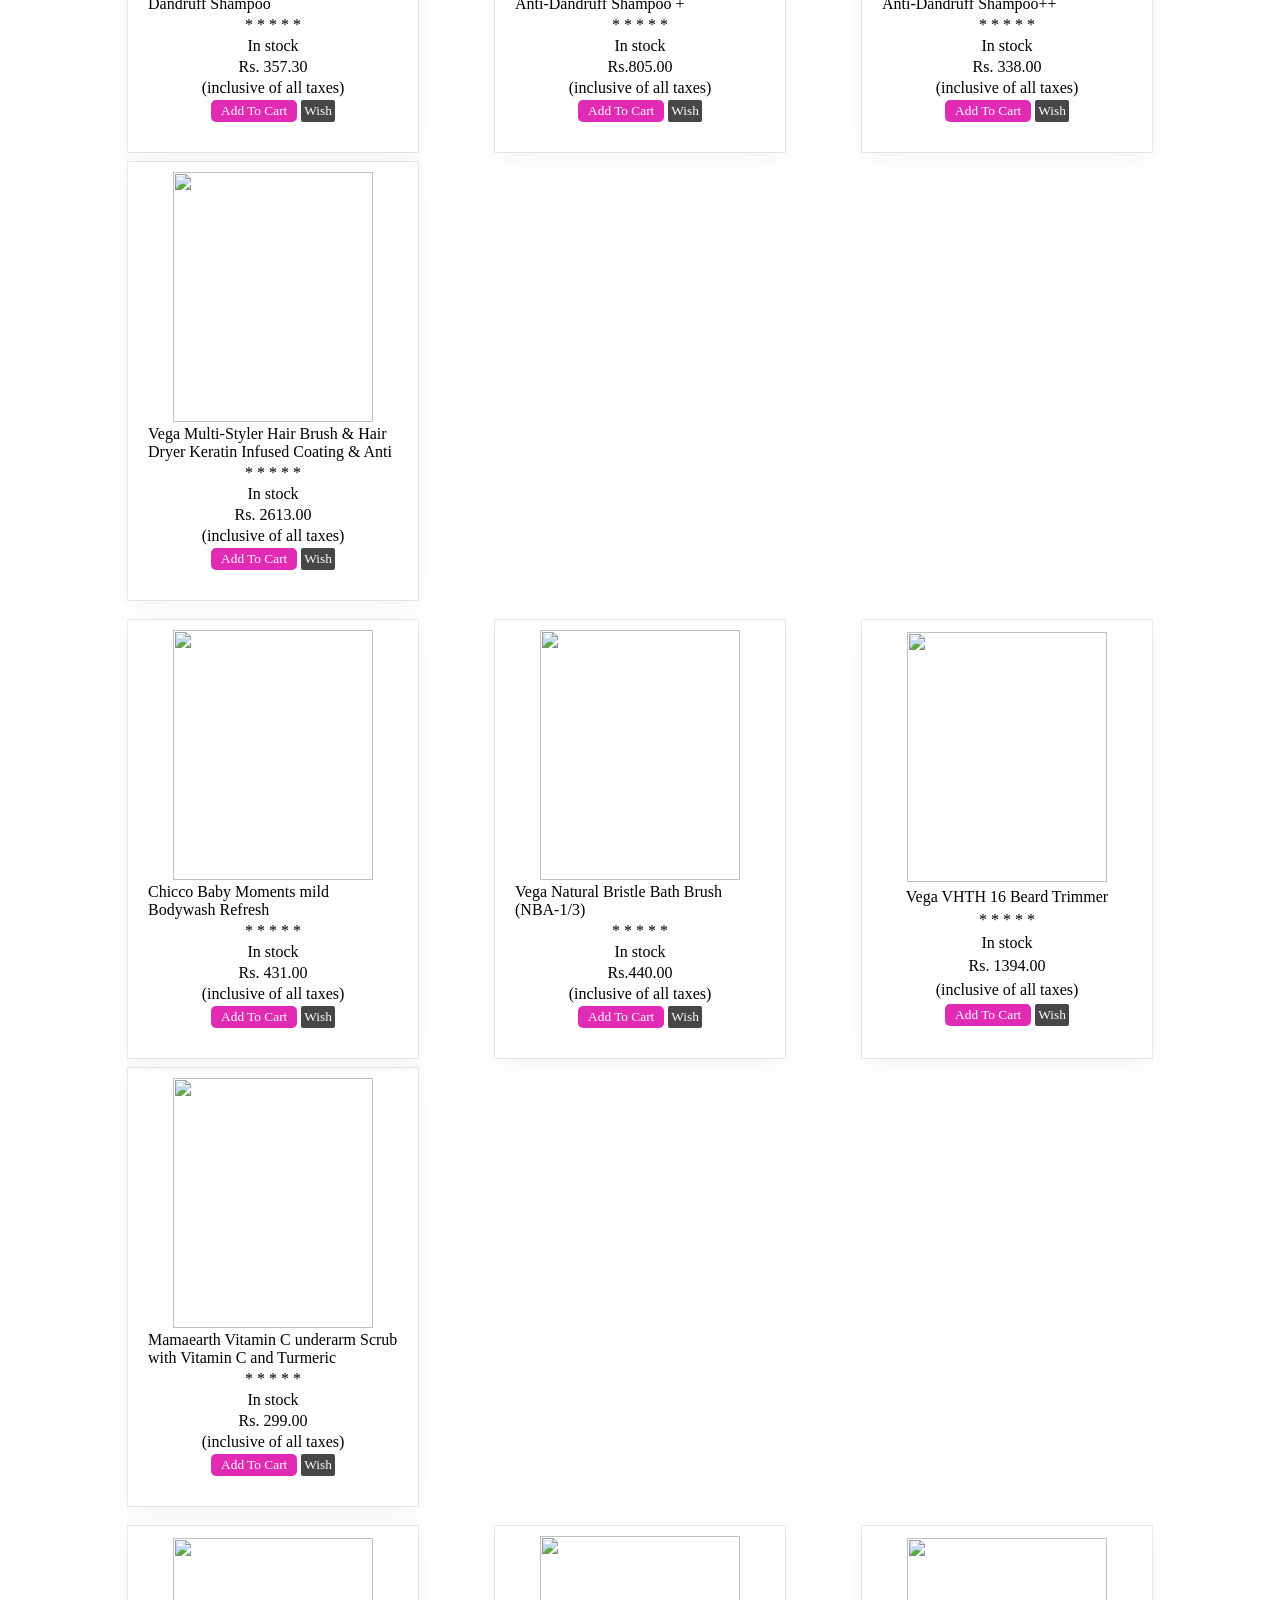
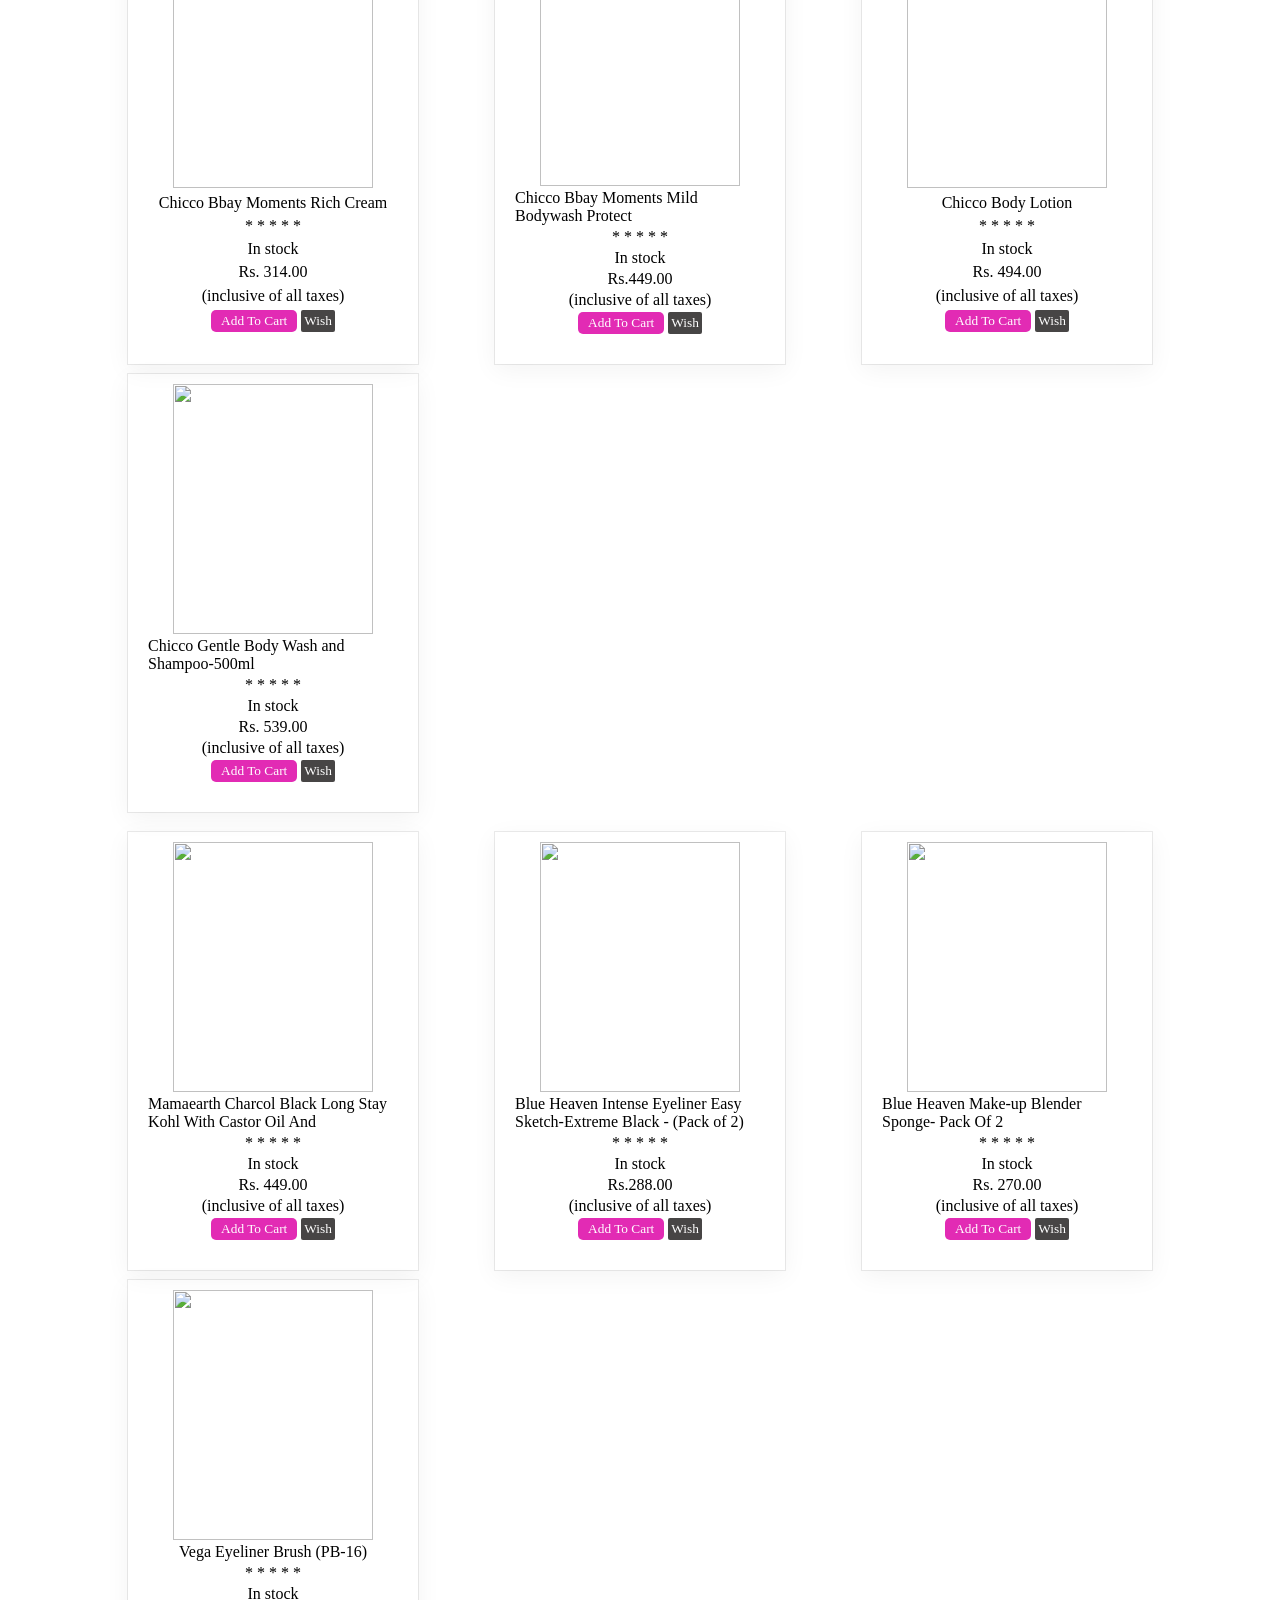
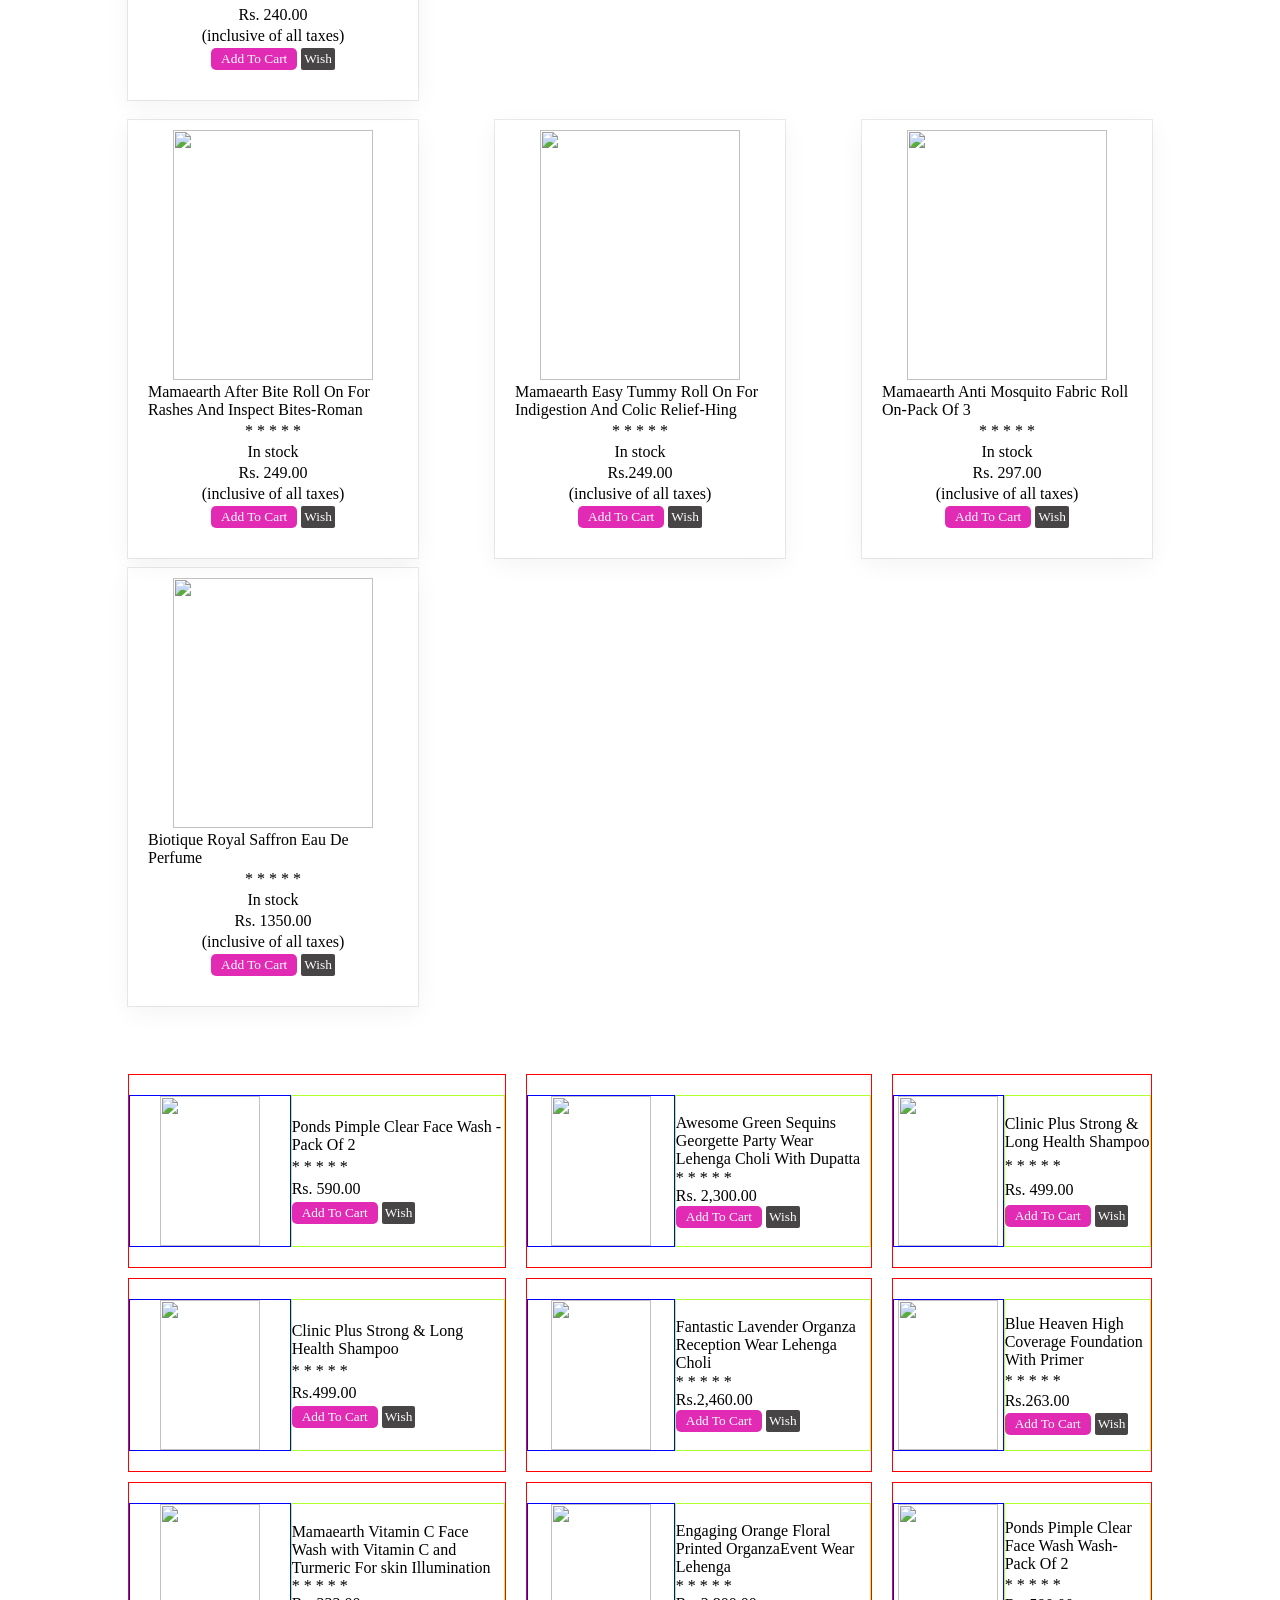
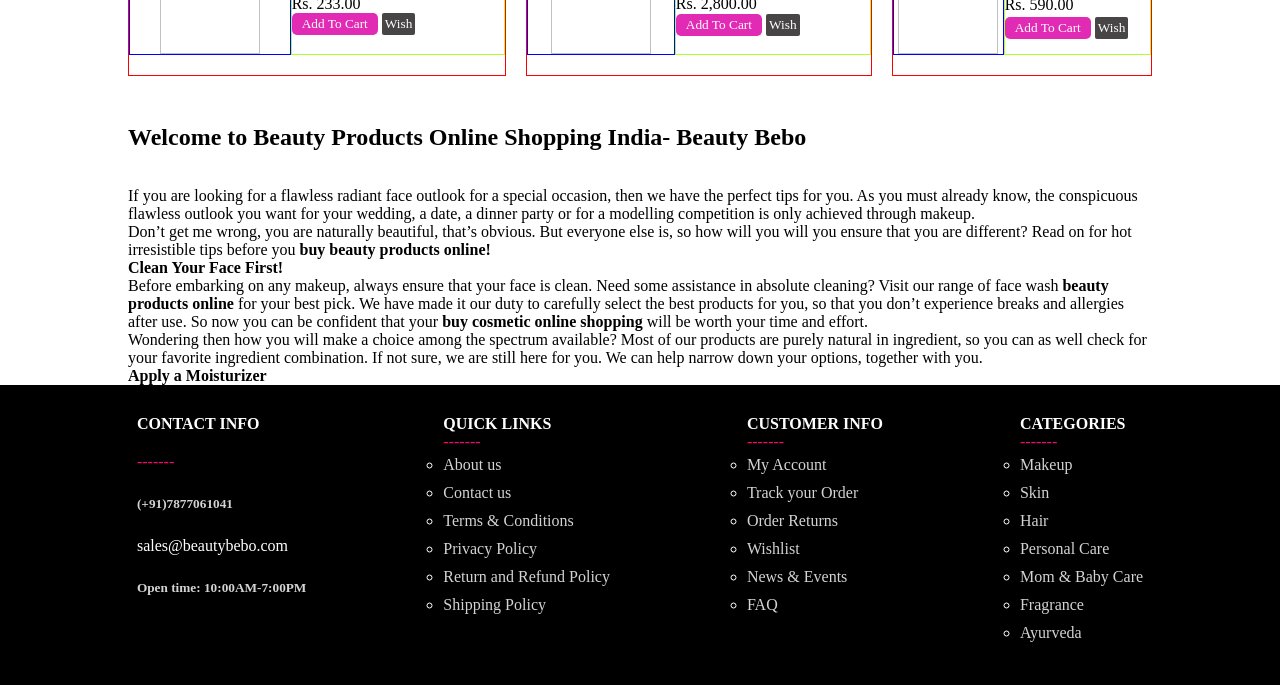
==== commit 7bd47e9a: "alignment bug fixes" ====
--- a/index.html
+++ b/index.html
@@ -3,7 +3,7 @@
 <head>
     <meta charset="UTF-8">
     <meta name="viewport" content="width=device-width, initial-scale=1.0">
-    <title>Document</title>
+    <title>Buy Beauty Product</title>
     <link rel="stylesheet" href="./CSS/style.css">
 </head>
 <body>
@@ -153,313 +153,314 @@
                         <button id="wishList">Wish</button>
                     </div>
                 </div>
-                <div class="wrapping">
-                    <div class="dealCard">
-                        <img src="https://www.beautybebo.com/pub/media/catalog/product/cache/eaadabc6126fdee9eef2f7b7c34a8f4b/0/8/0806360431009_1.jpg
-                        " alt="">
-                        <p>Lotus Herbals Safe Sun Detan After-Sun Face Scrub</p>
-                        <p>* * * * *</p>
-                        <p>In stock</p>
-                        <p>Rs. 333.00</p>
-                        <p>(inclusive of all taxes)</p>
-                        <div id="dealButton">
-                            <button id ="addToCart">Add To Cart</button>
-                            <button id="wishList">Wish</button>
-                        </div>
-                    </div>
-                    <div class="dealCard">
-                        <img src="https://www.beautybebo.com/pub/media/catalog/product/cache/eaadabc6126fdee9eef2f7b7c34a8f4b/3/b/3b741delotaa00000044_nv1.jpg" alt="">
-                        <p>Lotus Professional Retemin Plant Retinol & Vitamin C Brightening</p>
-                        <p>* * * * *</p>
-                        <p>In stock</p>
-                        <p>Rs.487.00</p>
-                        <p>(inclusive of all taxes)</p>
-                        <div id="dealButton">
-                            <button id ="addToCart">Add To Cart</button>
-                            <button id="wishList">Wish</button>
-                        </div>
-                    </div>
-                    <div class="dealCard">
-                        <img src="https://www.beautybebo.com/pub/media/catalog/product/cache/eaadabc6126fdee9eef2f7b7c34a8f4b/6/b/6ba91delotaa00000043_nv1.jpg" alt="">
-                        <p>Lotus Professionals Retemin Plant Retinol & Natural  Vitamin C</p>
-                        <p>* * * * *</p>
-                        <p>In stock</p>
-                        <p>Rs. 473.00</p>
-                        <p>(inclusive of all taxes)</p>
-                        <div id="dealButton">
-                            <button id ="addToCart">Add To Cart</button>
-                            <button id="wishList">Wish</button>
-                        </div>
-                    </div>
-                    <div class="dealCard">
-                        <img src="https://www.beautybebo.com/pub/media/catalog/product/cache/eaadabc6126fdee9eef2f7b7c34a8f4b/0/4/04222d8o3xxx00000072_5.jpg" alt="">
-                        <p>O3+ Anti Ageing Singles Dose Kit</p>
-                        <p>* * * * *</p>
-                        <p>In stock</p>
-                        <p>Rs. 464.00</p>
-                        <p>(inclusive of all taxes)</p>
-                        <div id="dealButton">
-                            <button id ="addToCart">Add To Cart</button>
-                            <button id="wishList">Wish</button>
-                        </div>
-                    </div>
-                </div>
-                <div class="wrapping">
-                    <div class="dealCard">
-                        <img src="https://www.beautybebo.com/pub/media/catalog/product/cache/eaadabc6126fdee9eef2f7b7c34a8f4b/4/9/4902430773829_2__1.jpg
-                        " alt="">
-                        <p>Head & Shoulder Cool Menthol Anti-Dandruff Shampoo</p>
-                        <p>* * * * *</p>
-                        <p>In stock</p>
-                        <p>Rs. 357.30</p>
-                        <p>(inclusive of all taxes)</p>
-                        <div id="dealButton">
-                            <button id ="addToCart">Add To Cart</button>
-                            <button id="wishList">Wish</button>
-                        </div>
-                    </div>
-                    <div class="dealCard">
-                        <img src="https://www.beautybebo.com/pub/media/catalog/product/cache/eaadabc6126fdee9eef2f7b7c34a8f4b/2/a/2ae55ce4902430871464.jpg" alt="">
-                        <p>Head & Shoulder Cool Menthol 2-In-1 Anti-Dandruff Shampoo +</p>
-                        <p>* * * * *</p>
-                        <p>In stock</p>
-                        <p>Rs.805.00</p>
-                        <p>(inclusive of all taxes)</p>
-                        <div id="dealButton">
-                            <button id ="addToCart">Add To Cart</button>
-                            <button id="wishList">Wish</button>
-                        </div>
-                    </div>
-                    <div class="dealCard">
-                        <img src="https://www.beautybebo.com/pub/media/catalog/product/cache/eaadabc6126fdee9eef2f7b7c34a8f4b/6/b/6b028414987176112545.jpg" alt="">
-                        <p>Head & Shoulders 2-In-1 Anti-Hairfall Anti-Dandruff Shampoo++</p>
-                        <p>* * * * *</p>
-                        <p>In stock</p>
-                        <p>Rs. 338.00</p>
-                        <p>(inclusive of all taxes)</p>
-                        <div id="dealButton">
-                            <button id ="addToCart">Add To Cart</button>
-                            <button id="wishList">Wish</button>
-                        </div>
-                    </div>
-                    <div class="dealCard">
-                        <img src="https://www.beautybebo.com/pub/media/catalog/product/cache/eaadabc6126fdee9eef2f7b7c34a8f4b/1/c/1cb925avegax00000041_1.jpg" alt="">
-                        <p>Vega Multi-Styler Hair Brush & Hair Dryer Keratin Infused Coating & Anti</p>
-                        <p>* * * * *</p>
-                        <p>In stock</p>
-                        <p>Rs. 2613.00</p>
-                        <p>(inclusive of all taxes)</p>
-                        <div id="dealButton">
-                            <button id ="addToCart">Add To Cart</button>
-                            <button id="wishList">Wish</button>
-                        </div>
-                    </div>
-                </div>
-                <div class="wrapping">
-                    <div class="dealCard">
-                        <img src="https://www.beautybebo.com/pub/media/catalog/product/cache/eaadabc6126fdee9eef2f7b7c34a8f4b/d/3/d3211068058664152346_1.jpg
-                        " alt="">
-                        <p>Chicco Baby Moments mild Bodywash Refresh</p>
-                        <p>* * * * *</p>
-                        <p>In stock</p>
-                        <p>Rs. 431.00</p>
-                        <p>(inclusive of all taxes)</p>
-                        <div id="dealButton">
-                            <button id ="addToCart">Add To Cart</button>
-                            <button id="wishList">Wish</button>
-                        </div>
-                    </div>
-                    <div class="dealCard">
-                        <img src="https://www.beautybebo.com/pub/media/catalog/product/cache/eaadabc6126fdee9eef2f7b7c34a8f4b/6/1/613f25a8904086380051_0.jpg" alt="">
-                        <p>Vega Natural Bristle Bath Brush (NBA-1/3)</p>
-                        <p>* * * * *</p>
-                        <p>In stock</p>
-                        <p>Rs.440.00</p>
-                        <p>(inclusive of all taxes)</p>
-                        <div id="dealButton">
-                            <button id ="addToCart">Add To Cart</button>
-                            <button id="wishList">Wish</button>
-                        </div>
-                    </div>
-                    <div class="dealCard">
-                        <img src="https://www.beautybebo.com/pub/media/catalog/product/cache/eaadabc6126fdee9eef2f7b7c34a8f4b/c/6/c65525avegax00000003_1.jpg" alt="">
-                        <p>Vega VHTH 16 Beard Trimmer</p>
-                        <p>* * * * *</p>
-                        <p>In stock</p>
-                        <p>Rs. 1394.00</p>
-                        <p>(inclusive of all taxes)</p>
-                        <div id="dealButton">
-                            <button id ="addToCart">Add To Cart</button>
-                            <button id="wishList">Wish</button>
-                        </div>
-                    </div>
-                    <div class="dealCard">
-                        <img src="https://www.beautybebo.com/pub/media/catalog/product/cache/eaadabc6126fdee9eef2f7b7c34a8f4b/9/e/9e8384e8906087778424_8.jpg" alt="">
-                        <p>Mamaearth Vitamin C underarm Scrub with Vitamin C and Turmeric</p>
-                        <p>* * * * *</p>
-                        <p>In stock</p>
-                        <p>Rs. 299.00</p>
-                        <p>(inclusive of all taxes)</p>
-                        <div id="dealButton">
-                            <button id ="addToCart">Add To Cart</button>
-                            <button id="wishList">Wish</button>
-                        </div>
-                    </div>
-                </div>
-                <div class="wrapping">
-                    <div class="dealCard">
-                        <img src="https://www.beautybebo.com/pub/media/catalog/product/cache/eaadabc6126fdee9eef2f7b7c34a8f4b/b/e/be80db28058664152490_1.jpg
-                        " alt="">
-                        <p>Chicco Bbay Moments Rich Cream</p>
-                        <p>* * * * *</p>
-                        <p>In stock</p>
-                        <p>Rs. 314.00</p>
-                        <p>(inclusive of all taxes)</p>
-                        <div id="dealButton">
-                            <button id ="addToCart">Add To Cart</button>
-                            <button id="wishList">Wish</button>
-                        </div>
-                    </div>
-                    <div class="dealCard">
-                        <img src="https://www.beautybebo.com/pub/media/catalog/product/cache/eaadabc6126fdee9eef2f7b7c34a8f4b/0/8/088a1068058664152308_1.jpg" alt="">
-                        <p>Chicco Bbay Moments Mild Bodywash Protect</p>
-                        <p>* * * * *</p>
-                        <p>In stock</p>
-                        <p>Rs.449.00</p>
-                        <p>(inclusive of all taxes)</p>
-                        <div id="dealButton">
-                            <button id ="addToCart">Add To Cart</button>
-                            <button id="wishList">Wish</button>
-                        </div>
-                    </div>
-                    <div class="dealCard">
-                        <img src="https://www.beautybebo.com/pub/media/catalog/product/cache/eaadabc6126fdee9eef2f7b7c34a8f4b/4/4/443d5b28058664152391-1.jpg" alt="">
-                        <p>Chicco Body Lotion</p>
-                        <p>* * * * *</p>
-                        <p>In stock</p>
-                        <p>Rs. 494.00</p>
-                        <p>(inclusive of all taxes)</p>
-                        <div id=""dealButton>
-                            <button id ="addToCart">Add To Cart</button>
-                            <button id="wishList">Wish</button>
-                        </div>
-                    </div>
-                    <div class="dealCard">
-                        <img src="https://www.beautybebo.com/pub/media/catalog/product/cache/eaadabc6126fdee9eef2f7b7c34a8f4b/d/c/dc91b1e8058664152254_1.jpg" alt="">
-                        <p>Chicco Gentle Body Wash and Shampoo-500ml</p>
-                        <p>* * * * *</p>
-                        <p>In stock</p>
-                        <p>Rs. 539.00</p>
-                        <p>(inclusive of all taxes)</p>
-                        <div id=""dealButton>
-                            <button id ="addToCart">Add To Cart</button>
-                            <button id="wishList">Wish</button>
-                        </div>
-                    </div>
-                </div>
-                <div class="wrapping">
-                    <div class="dealCard">
-                        <img src="https://www.beautybebo.com/pub/media/catalog/product/cache/eaadabc6126fdee9eef2f7b7c34a8f4b/3/9/39_2_2.jpg
-                        " alt="">
-                        <p>Mamaearth Charcol Black Long Stay Kohl With Castor Oil And</p>
-                        <p>* * * * *</p>
-                        <p>In stock</p>
-                        <p>Rs. 449.00</p>
-                        <p>(inclusive of all taxes)</p>
-                        <div id=""dealButton>
-                            <button id ="addToCart">Add To Cart</button>
-                            <button id="wishList">Wish</button>
-                        </div>
-                    </div>
-                    <div class="dealCard">
-                        <img src="https://www.beautybebo.com/pub/media/catalog/product/cache/eaadabc6126fdee9eef2f7b7c34a8f4b/5/1/51_1.jpg" alt="">
-                        <p>Blue Heaven Intense Eyeliner Easy Sketch-Extreme Black - (Pack of 2)</p>
-                        <p>* * * * *</p>
-                        <p>In stock</p>
-                        <p>Rs.288.00</p>
-                        <p>(inclusive of all taxes)</p>
-                        <div id=""dealButton>
-                            <button id ="addToCart">Add To Cart</button>
-                            <button id="wishList">Wish</button>
-                        </div>
-                    </div>
-                    <div class="dealCard">
-                        <img src="https://www.beautybebo.com/pub/media/catalog/product/cache/45c1d76af84bd316324447b19d3e3eaa/u/n/untitled-190.jpg" alt="">
-                        <p>Blue Heaven Make-up Blender Sponge- Pack Of 2</p>
-                        <p>* * * * *</p>
-                        <p>In stock</p>
-                        <p>Rs. 270.00</p>
-                        <p>(inclusive of all taxes)</p>
-                        <div id=""dealButton>
-                            <button id ="addToCart">Add To Cart</button>
-                            <button id="wishList">Wish</button>
-                        </div>
-                    </div>
-                    <div class="dealCard">
-                        <img src="https://www.beautybebo.com/pub/media/catalog/product/cache/eaadabc6126fdee9eef2f7b7c34a8f4b/7/7/77.jpg" alt="">
-                        <p>Vega Eyeliner Brush (PB-16)</p>
-                        <p>* * * * *</p>
-                        <p>In stock</p>
-                        <p>Rs. 240.00</p>
-                        <p>(inclusive of all taxes)</p>
-                        <div id=""dealButton>
-                            <button id ="addToCart">Add To Cart</button>
-                            <button id="wishList">Wish</button>
-                        </div>
-                    </div>
-                </div>
-                <div class="wrapping">
-                    <div class="dealCard">
-                        <img src="https://www.beautybebo.com/pub/media/catalog/product/cache/eaadabc6126fdee9eef2f7b7c34a8f4b/m/m/mmm180.jpg
-                        " alt="">
-                        <p>Mamaearth After Bite Roll On For Rashes And Inspect Bites-Roman</p>
-                        <p>* * * * *</p>
-                        <p>In stock</p>
-                        <p>Rs. 249.00</p>
-                        <p>(inclusive of all taxes)</p>
-                        <div id=""dealButton>
-                            <button id ="addToCart">Add To Cart</button>
-                            <button id="wishList">Wish</button>
-                        </div>
-                    </div>
-                    <div class="dealCard">
-                        <img src="https://www.beautybebo.com/pub/media/catalog/product/cache/eaadabc6126fdee9eef2f7b7c34a8f4b/m/m/mmm161.jpg" alt="">
-                        <p>Mamaearth Easy Tummy Roll On For Indigestion And Colic Relief-Hing</p>
-                        <p>* * * * *</p>
-                        <p>In stock</p>
-                        <p>Rs.249.00</p>
-                        <p>(inclusive of all taxes)</p>
-                        <div id=""dealButton>
-                            <button id ="addToCart">Add To Cart</button>
-                            <button id="wishList">Wish</button>
-                        </div>
-                    </div>
-                    <div class="dealCard">
-                        <img src="https://www.beautybebo.com/pub/media/catalog/product/cache/eaadabc6126fdee9eef2f7b7c34a8f4b/u/n/untitled-67.jpg" alt="">
-                        <p>Mamaearth Anti Mosquito Fabric Roll On-Pack Of 3 </p>
-                        <p>* * * * *</p>
-                        <p>In stock</p>
-                        <p>Rs. 297.00</p>
-                        <p>(inclusive of all taxes)</p>
-                        <div id=""dealButton>
-                            <button id ="addToCart">Add To Cart</button>
-                            <button id="wishList">Wish</button>
-                        </div>
-                    </div>
-                    <div class="dealCard">
-                        <img src="https://www.beautybebo.com/pub/media/catalog/product/cache/eaadabc6126fdee9eef2f7b7c34a8f4b/d/o/download_21_.png" alt="">
-                        <p>Biotique Royal Saffron Eau De Perfume</p>
-                        <p>* * * * *</p>
-                        <p>In stock</p>
-                        <p>Rs. 1350.00</p>
-                        <p>(inclusive of all taxes)</p>
-                        <div id=""dealButton>
-                            <button id ="addToCart">Add To Cart</button>
-                            <button id="wishList">Wish</button>
-                        </div>
-                    </div>
-                </div>
-            </div>
+            </div>
+            <div class="wrapping">
+                <div class="dealCard">
+                    <img src="https://www.beautybebo.com/pub/media/catalog/product/cache/eaadabc6126fdee9eef2f7b7c34a8f4b/0/8/0806360431009_1.jpg
+                    " alt="">
+                    <p>Lotus Herbals Safe Sun Detan After-Sun Face Scrub</p>
+                    <p>* * * * *</p>
+                    <p>In stock</p>
+                    <p>Rs. 333.00</p>
+                    <p>(inclusive of all taxes)</p>
+                    <div id="dealButton">
+                        <button id ="addToCart">Add To Cart</button>
+                        <button id="wishList">Wish</button>
+                    </div>
+                </div>
+                <div class="dealCard">
+                    <img src="https://www.beautybebo.com/pub/media/catalog/product/cache/eaadabc6126fdee9eef2f7b7c34a8f4b/3/b/3b741delotaa00000044_nv1.jpg" alt="">
+                    <p>Lotus Professional Retemin Plant Retinol & Vitamin C Brightening</p>
+                    <p>* * * * *</p>
+                    <p>In stock</p>
+                    <p>Rs.487.00</p>
+                    <p>(inclusive of all taxes)</p>
+                    <div id="dealButton">
+                        <button id ="addToCart">Add To Cart</button>
+                        <button id="wishList">Wish</button>
+                    </div>
+                </div>
+                <div class="dealCard">
+                    <img src="https://www.beautybebo.com/pub/media/catalog/product/cache/eaadabc6126fdee9eef2f7b7c34a8f4b/6/b/6ba91delotaa00000043_nv1.jpg" alt="">
+                    <p>Lotus Professionals Retemin Plant Retinol & Natural  Vitamin C</p>
+                    <p>* * * * *</p>
+                    <p>In stock</p>
+                    <p>Rs. 473.00</p>
+                    <p>(inclusive of all taxes)</p>
+                    <div id="dealButton">
+                        <button id ="addToCart">Add To Cart</button>
+                        <button id="wishList">Wish</button>
+                    </div>
+                </div>
+                <div class="dealCard">
+                    <img src="https://www.beautybebo.com/pub/media/catalog/product/cache/eaadabc6126fdee9eef2f7b7c34a8f4b/0/4/04222d8o3xxx00000072_5.jpg" alt="">
+                    <p>O3+ Anti Ageing Singles Dose Kit</p>
+                    <p>* * * * *</p>
+                    <p>In stock</p>
+                    <p>Rs. 464.00</p>
+                    <p>(inclusive of all taxes)</p>
+                    <div id="dealButton">
+                        <button id ="addToCart">Add To Cart</button>
+                        <button id="wishList">Wish</button>
+                    </div>
+                </div>
+            </div>
+            <div class="wrapping">
+                <div class="dealCard">
+                    <img src="https://www.beautybebo.com/pub/media/catalog/product/cache/eaadabc6126fdee9eef2f7b7c34a8f4b/4/9/4902430773829_2__1.jpg
+                    " alt="">
+                    <p>Head & Shoulder Cool Menthol Anti-Dandruff Shampoo</p>
+                    <p>* * * * *</p>
+                    <p>In stock</p>
+                    <p>Rs. 357.30</p>
+                    <p>(inclusive of all taxes)</p>
+                    <div id="dealButton">
+                        <button id ="addToCart">Add To Cart</button>
+                        <button id="wishList">Wish</button>
+                    </div>
+                </div>
+                <div class="dealCard">
+                    <img src="https://www.beautybebo.com/pub/media/catalog/product/cache/eaadabc6126fdee9eef2f7b7c34a8f4b/2/a/2ae55ce4902430871464.jpg" alt="">
+                    <p>Head & Shoulder Cool Menthol 2-In-1 Anti-Dandruff Shampoo +</p>
+                    <p>* * * * *</p>
+                    <p>In stock</p>
+                    <p>Rs.805.00</p>
+                    <p>(inclusive of all taxes)</p>
+                    <div id="dealButton">
+                        <button id ="addToCart">Add To Cart</button>
+                        <button id="wishList">Wish</button>
+                    </div>
+                </div>
+                <div class="dealCard">
+                    <img src="https://www.beautybebo.com/pub/media/catalog/product/cache/eaadabc6126fdee9eef2f7b7c34a8f4b/6/b/6b028414987176112545.jpg" alt="">
+                    <p>Head & Shoulders 2-In-1 Anti-Hairfall Anti-Dandruff Shampoo++</p>
+                    <p>* * * * *</p>
+                    <p>In stock</p>
+                    <p>Rs. 338.00</p>
+                    <p>(inclusive of all taxes)</p>
+                    <div id="dealButton">
+                        <button id ="addToCart">Add To Cart</button>
+                        <button id="wishList">Wish</button>
+                    </div>
+                </div>
+                <div class="dealCard">
+                    <img src="https://www.beautybebo.com/pub/media/catalog/product/cache/eaadabc6126fdee9eef2f7b7c34a8f4b/1/c/1cb925avegax00000041_1.jpg" alt="">
+                    <p>Vega Multi-Styler Hair Brush & Hair Dryer Keratin Infused Coating & Anti</p>
+                    <p>* * * * *</p>
+                    <p>In stock</p>
+                    <p>Rs. 2613.00</p>
+                    <p>(inclusive of all taxes)</p>
+                    <div id="dealButton">
+                        <button id ="addToCart">Add To Cart</button>
+                        <button id="wishList">Wish</button>
+                    </div>
+                </div>
+            </div>
+            <div class="wrapping">
+                <div class="dealCard">
+                    <img src="https://www.beautybebo.com/pub/media/catalog/product/cache/eaadabc6126fdee9eef2f7b7c34a8f4b/d/3/d3211068058664152346_1.jpg
+                    " alt="">
+                    <p>Chicco Baby Moments mild Bodywash Refresh</p>
+                    <p>* * * * *</p>
+                    <p>In stock</p>
+                    <p>Rs. 431.00</p>
+                    <p>(inclusive of all taxes)</p>
+                    <div id="dealButton">
+                        <button id ="addToCart">Add To Cart</button>
+                        <button id="wishList">Wish</button>
+                    </div>
+                </div>
+                <div class="dealCard">
+                    <img src="https://www.beautybebo.com/pub/media/catalog/product/cache/eaadabc6126fdee9eef2f7b7c34a8f4b/6/1/613f25a8904086380051_0.jpg" alt="">
+                    <p>Vega Natural Bristle Bath Brush (NBA-1/3)</p>
+                    <p>* * * * *</p>
+                    <p>In stock</p>
+                    <p>Rs.440.00</p>
+                    <p>(inclusive of all taxes)</p>
+                    <div id="dealButton">
+                        <button id ="addToCart">Add To Cart</button>
+                        <button id="wishList">Wish</button>
+                    </div>
+                </div>
+                <div class="dealCard">
+                    <img src="https://www.beautybebo.com/pub/media/catalog/product/cache/eaadabc6126fdee9eef2f7b7c34a8f4b/c/6/c65525avegax00000003_1.jpg" alt="">
+                    <p>Vega VHTH 16 Beard Trimmer</p>
+                    <p>* * * * *</p>
+                    <p>In stock</p>
+                    <p>Rs. 1394.00</p>
+                    <p>(inclusive of all taxes)</p>
+                    <div id="dealButton">
+                        <button id ="addToCart">Add To Cart</button>
+                        <button id="wishList">Wish</button>
+                    </div>
+                </div>
+                <div class="dealCard">
+                    <img src="https://www.beautybebo.com/pub/media/catalog/product/cache/eaadabc6126fdee9eef2f7b7c34a8f4b/9/e/9e8384e8906087778424_8.jpg" alt="">
+                    <p>Mamaearth Vitamin C underarm Scrub with Vitamin C and Turmeric</p>
+                    <p>* * * * *</p>
+                    <p>In stock</p>
+                    <p>Rs. 299.00</p>
+                    <p>(inclusive of all taxes)</p>
+                    <div id="dealButton">
+                        <button id ="addToCart">Add To Cart</button>
+                        <button id="wishList">Wish</button>
+                    </div>
+                </div>
+            </div>
+            <div class="wrapping">
+                <div class="dealCard">
+                    <img src="https://www.beautybebo.com/pub/media/catalog/product/cache/eaadabc6126fdee9eef2f7b7c34a8f4b/b/e/be80db28058664152490_1.jpg
+                    " alt="">
+                    <p>Chicco Bbay Moments Rich Cream</p>
+                    <p>* * * * *</p>
+                    <p>In stock</p>
+                    <p>Rs. 314.00</p>
+                    <p>(inclusive of all taxes)</p>
+                    <div id="dealButton">
+                        <button id ="addToCart">Add To Cart</button>
+                        <button id="wishList">Wish</button>
+                    </div>
+                </div>
+                <div class="dealCard">
+                    <img src="https://www.beautybebo.com/pub/media/catalog/product/cache/eaadabc6126fdee9eef2f7b7c34a8f4b/0/8/088a1068058664152308_1.jpg" alt="">
+                    <p>Chicco Bbay Moments Mild Bodywash Protect</p>
+                    <p>* * * * *</p>
+                    <p>In stock</p>
+                    <p>Rs.449.00</p>
+                    <p>(inclusive of all taxes)</p>
+                    <div id="dealButton">
+                        <button id ="addToCart">Add To Cart</button>
+                        <button id="wishList">Wish</button>
+                    </div>
+                </div>
+                <div class="dealCard">
+                    <img src="https://www.beautybebo.com/pub/media/catalog/product/cache/eaadabc6126fdee9eef2f7b7c34a8f4b/4/4/443d5b28058664152391-1.jpg" alt="">
+                    <p>Chicco Body Lotion</p>
+                    <p>* * * * *</p>
+                    <p>In stock</p>
+                    <p>Rs. 494.00</p>
+                    <p>(inclusive of all taxes)</p>
+                    <div id=""dealButton>
+                        <button id ="addToCart">Add To Cart</button>
+                        <button id="wishList">Wish</button>
+                    </div>
+                </div>
+                <div class="dealCard">
+                    <img src="https://www.beautybebo.com/pub/media/catalog/product/cache/eaadabc6126fdee9eef2f7b7c34a8f4b/d/c/dc91b1e8058664152254_1.jpg" alt="">
+                    <p>Chicco Gentle Body Wash and Shampoo-500ml</p>
+                    <p>* * * * *</p>
+                    <p>In stock</p>
+                    <p>Rs. 539.00</p>
+                    <p>(inclusive of all taxes)</p>
+                    <div id=""dealButton>
+                        <button id ="addToCart">Add To Cart</button>
+                        <button id="wishList">Wish</button>
+                    </div>
+                </div>
+            </div>
+            <div class="wrapping">
+                <div class="dealCard">
+                    <img src="https://www.beautybebo.com/pub/media/catalog/product/cache/eaadabc6126fdee9eef2f7b7c34a8f4b/3/9/39_2_2.jpg
+                    " alt="">
+                    <p>Mamaearth Charcol Black Long Stay Kohl With Castor Oil And</p>
+                    <p>* * * * *</p>
+                    <p>In stock</p>
+                    <p>Rs. 449.00</p>
+                    <p>(inclusive of all taxes)</p>
+                    <div id=""dealButton>
+                        <button id ="addToCart">Add To Cart</button>
+                        <button id="wishList">Wish</button>
+                    </div>
+                </div>
+                <div class="dealCard">
+                    <img src="https://www.beautybebo.com/pub/media/catalog/product/cache/eaadabc6126fdee9eef2f7b7c34a8f4b/5/1/51_1.jpg" alt="">
+                    <p>Blue Heaven Intense Eyeliner Easy Sketch-Extreme Black - (Pack of 2)</p>
+                    <p>* * * * *</p>
+                    <p>In stock</p>
+                    <p>Rs.288.00</p>
+                    <p>(inclusive of all taxes)</p>
+                    <div id=""dealButton>
+                        <button id ="addToCart">Add To Cart</button>
+                        <button id="wishList">Wish</button>
+                    </div>
+                </div>
+                <div class="dealCard">
+                    <img src="https://www.beautybebo.com/pub/media/catalog/product/cache/45c1d76af84bd316324447b19d3e3eaa/u/n/untitled-190.jpg" alt="">
+                    <p>Blue Heaven Make-up Blender Sponge- Pack Of 2</p>
+                    <p>* * * * *</p>
+                    <p>In stock</p>
+                    <p>Rs. 270.00</p>
+                    <p>(inclusive of all taxes)</p>
+                    <div id=""dealButton>
+                        <button id ="addToCart">Add To Cart</button>
+                        <button id="wishList">Wish</button>
+                    </div>
+                </div>
+                <div class="dealCard">
+                    <img src="https://www.beautybebo.com/pub/media/catalog/product/cache/eaadabc6126fdee9eef2f7b7c34a8f4b/7/7/77.jpg" alt="">
+                    <p>Vega Eyeliner Brush (PB-16)</p>
+                    <p>* * * * *</p>
+                    <p>In stock</p>
+                    <p>Rs. 240.00</p>
+                    <p>(inclusive of all taxes)</p>
+                    <div id=""dealButton>
+                        <button id ="addToCart">Add To Cart</button>
+                        <button id="wishList">Wish</button>
+                    </div>
+                </div>
+            </div>
+            <div class="wrapping">
+                <div class="dealCard">
+                    <img src="https://www.beautybebo.com/pub/media/catalog/product/cache/eaadabc6126fdee9eef2f7b7c34a8f4b/m/m/mmm180.jpg
+                    " alt="">
+                    <p>Mamaearth After Bite Roll On For Rashes And Inspect Bites-Roman</p>
+                    <p>* * * * *</p>
+                    <p>In stock</p>
+                    <p>Rs. 249.00</p>
+                    <p>(inclusive of all taxes)</p>
+                    <div id=""dealButton>
+                        <button id ="addToCart">Add To Cart</button>
+                        <button id="wishList">Wish</button>
+                    </div>
+                </div>
+                <div class="dealCard">
+                    <img src="https://www.beautybebo.com/pub/media/catalog/product/cache/eaadabc6126fdee9eef2f7b7c34a8f4b/m/m/mmm161.jpg" alt="">
+                    <p>Mamaearth Easy Tummy Roll On For Indigestion And Colic Relief-Hing</p>
+                    <p>* * * * *</p>
+                    <p>In stock</p>
+                    <p>Rs.249.00</p>
+                    <p>(inclusive of all taxes)</p>
+                    <div id=""dealButton>
+                        <button id ="addToCart">Add To Cart</button>
+                        <button id="wishList">Wish</button>
+                    </div>
+                </div>
+                <div class="dealCard">
+                    <img src="https://www.beautybebo.com/pub/media/catalog/product/cache/eaadabc6126fdee9eef2f7b7c34a8f4b/u/n/untitled-67.jpg" alt="">
+                    <p>Mamaearth Anti Mosquito Fabric Roll On-Pack Of 3 </p>
+                    <p>* * * * *</p>
+                    <p>In stock</p>
+                    <p>Rs. 297.00</p>
+                    <p>(inclusive of all taxes)</p>
+                    <div id=""dealButton>
+                        <button id ="addToCart">Add To Cart</button>
+                        <button id="wishList">Wish</button>
+                    </div>
+                </div>
+                <div class="dealCard">
+                    <img src="https://www.beautybebo.com/pub/media/catalog/product/cache/eaadabc6126fdee9eef2f7b7c34a8f4b/d/o/download_21_.png" alt="">
+                    <p>Biotique Royal Saffron Eau De Perfume</p>
+                    <p>* * * * *</p>
+                    <p>In stock</p>
+                    <p>Rs. 1350.00</p>
+                    <p>(inclusive of all taxes)</p>
+                    <div id=""dealButton>
+                        <button id ="addToCart">Add To Cart</button>
+                        <button id="wishList">Wish</button>
+                    </div>
+                </div>
+            </div>
+
             <div>
                 <img src="https://www.beautybebo.com/pub/media/ads/winter_.jpg" alt="" width="100%">
             </div>
--- a/CSS/style.css
+++ b/CSS/style.css
@@ -56,6 +56,9 @@
 }
 #main {
     width: 80%;
+    display: flex;
+    flex-direction: column;
+    gap: 20px 5px;
     /* background-color: blue; */
     margin: auto;
     padding: auto;
@@ -81,9 +84,10 @@
 .dealCard{
     display: flex;
     flex-direction: column;
+    justify-content: space-evenly;
     align-items: center;
-    gap: 10px 0px;
-    /* padding: 20px 5px; */
+    gap: 3px 0px;
+    padding: 10px 20px 30px;
     width: 250px;
     box-shadow: rgba(0, 0, 0, 0.05) 0px 6px 24px 0px, rgba(0, 0, 0, 0.08) 0px 0px 0px 1px;
 
@@ -93,6 +97,9 @@
     height: 250px;
 
 }
+.dealcard p, .detailImgCard p{
+    text-align: center;
+}
 .dealButton{
     display: flex;
     gap: 5px;
@@ -123,10 +130,23 @@
 .sorteItemsCard {
     display: flex;
     flex-direction: column;
-    gap: 10px;
+    gap: 20px 10px;
 }
 .itemCard {
     display: flex;
+    justify-content: center;
+    border: 1px solid red;
+    margin: 10px 0px;
+    padding: 20px 0px;
+    
+    /* width: 390px; */
+
+}
+.imgCard{
+    border: 1px solid blue;
+    width: 45%;
+    display: flex;
+    justify-content: center;
 
 }
 .imgCard img {
@@ -134,6 +154,17 @@
     height: 150px;
 }
 .detailImgCard {
+    border: 1px solid greenyellow;
+    display: flex;
+    flex-direction: column;
+    justify-content: space-evenly;
+    align-items: left;
+    width: 60%;
+    padding: 5% 0%;
+}
+.detailImgCard p{
+    text-align: left;
+
 
 }
 
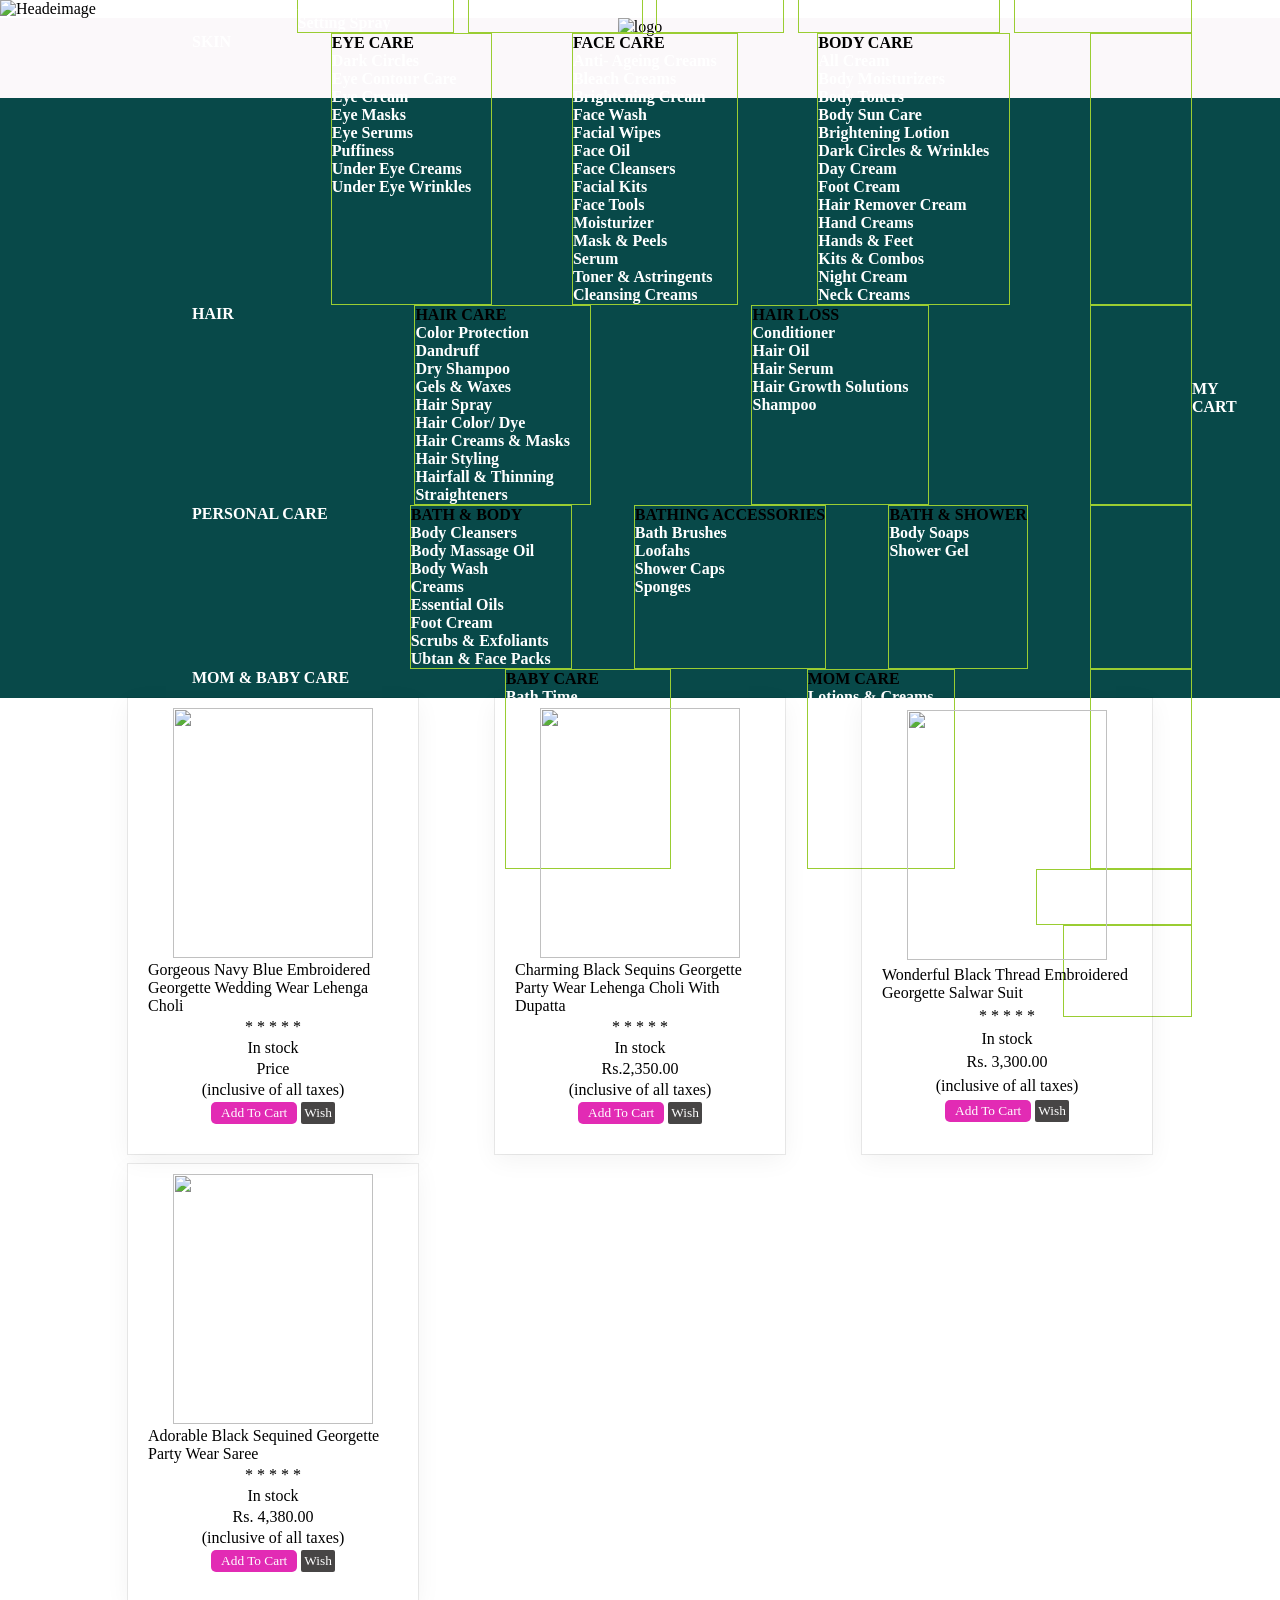
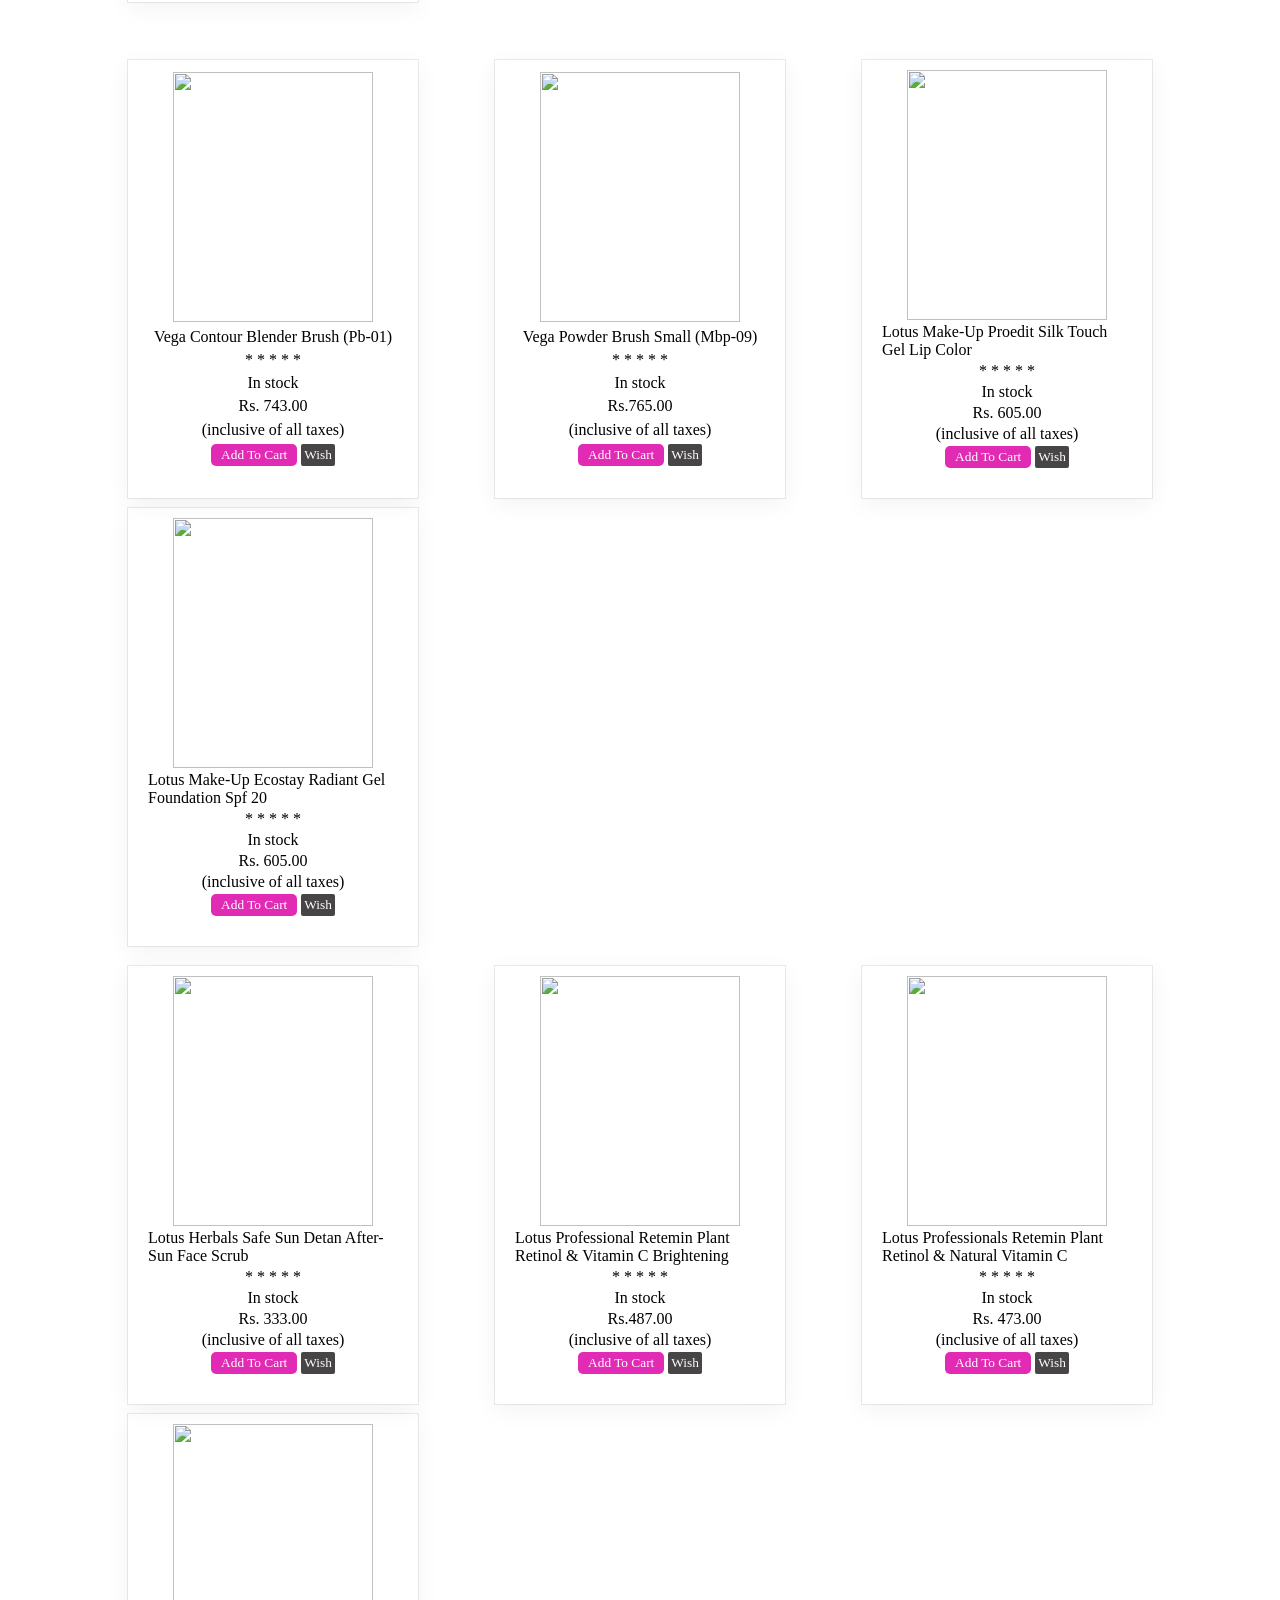
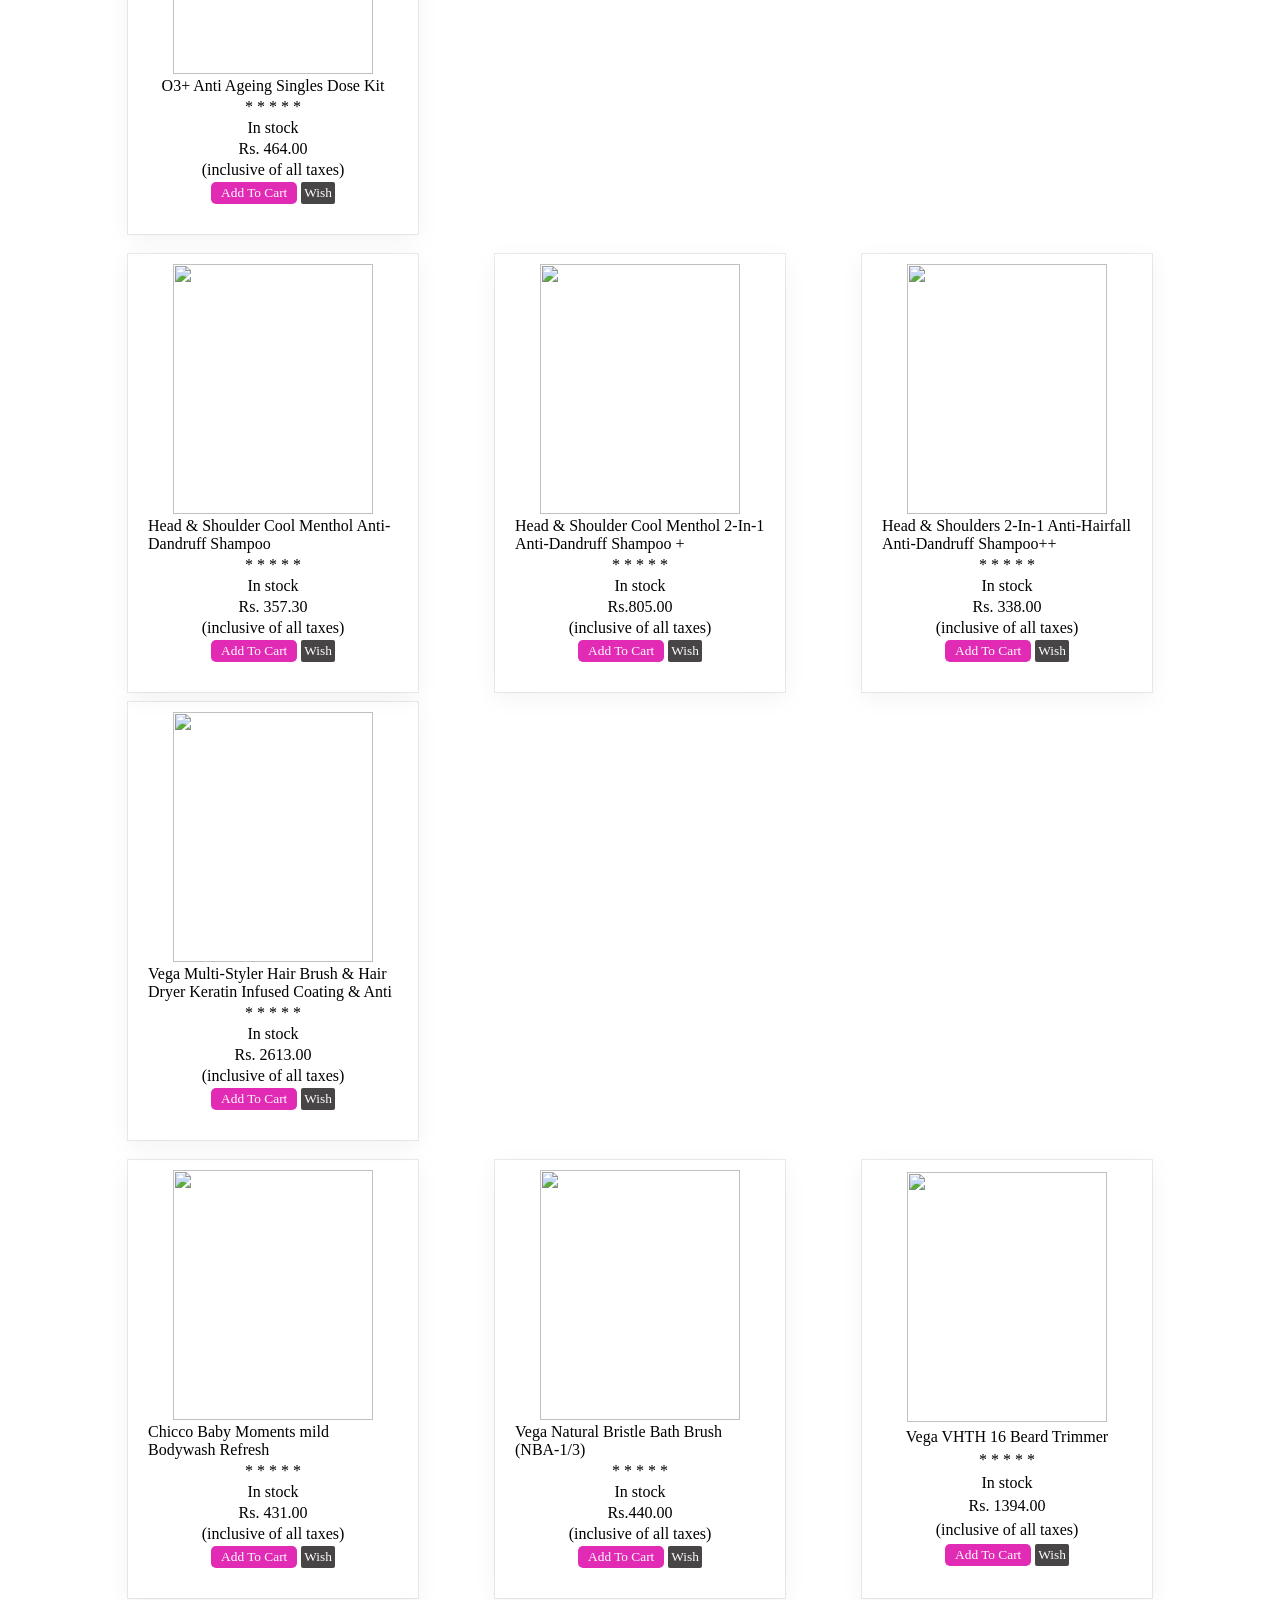
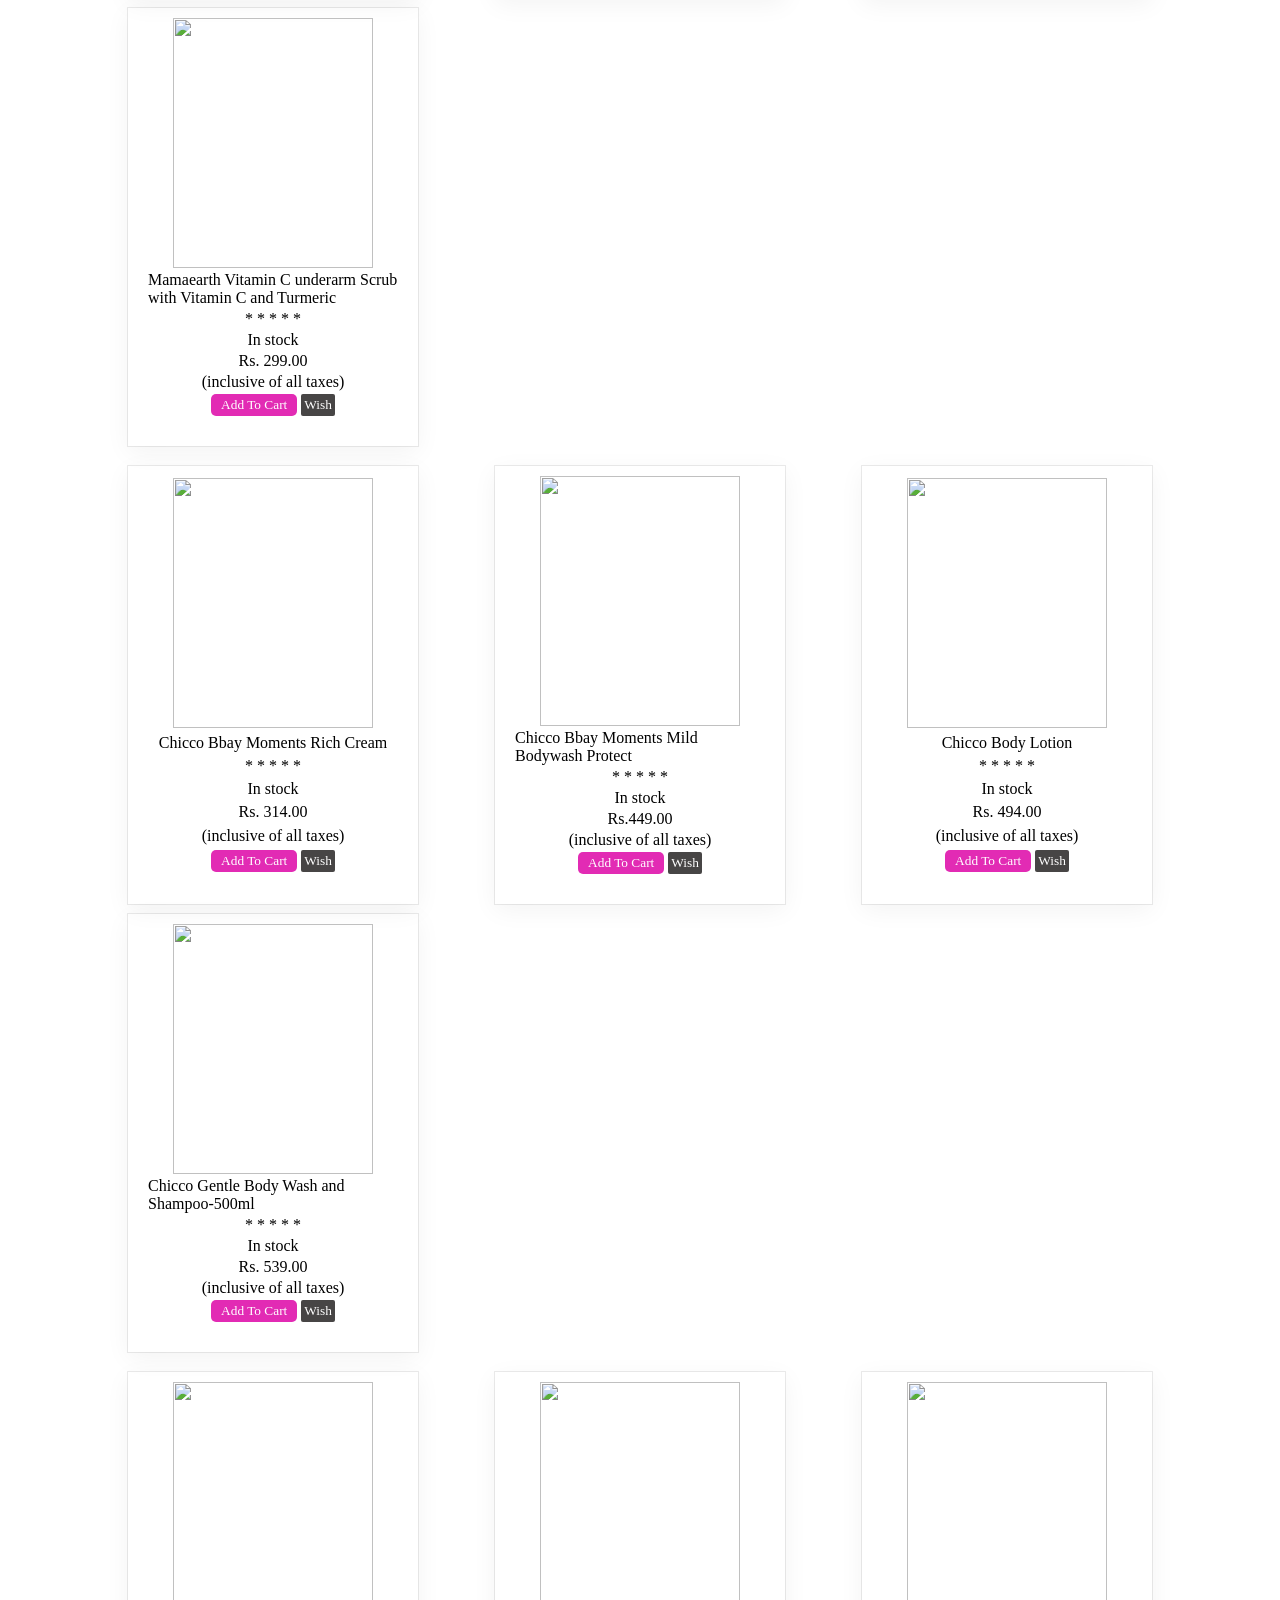
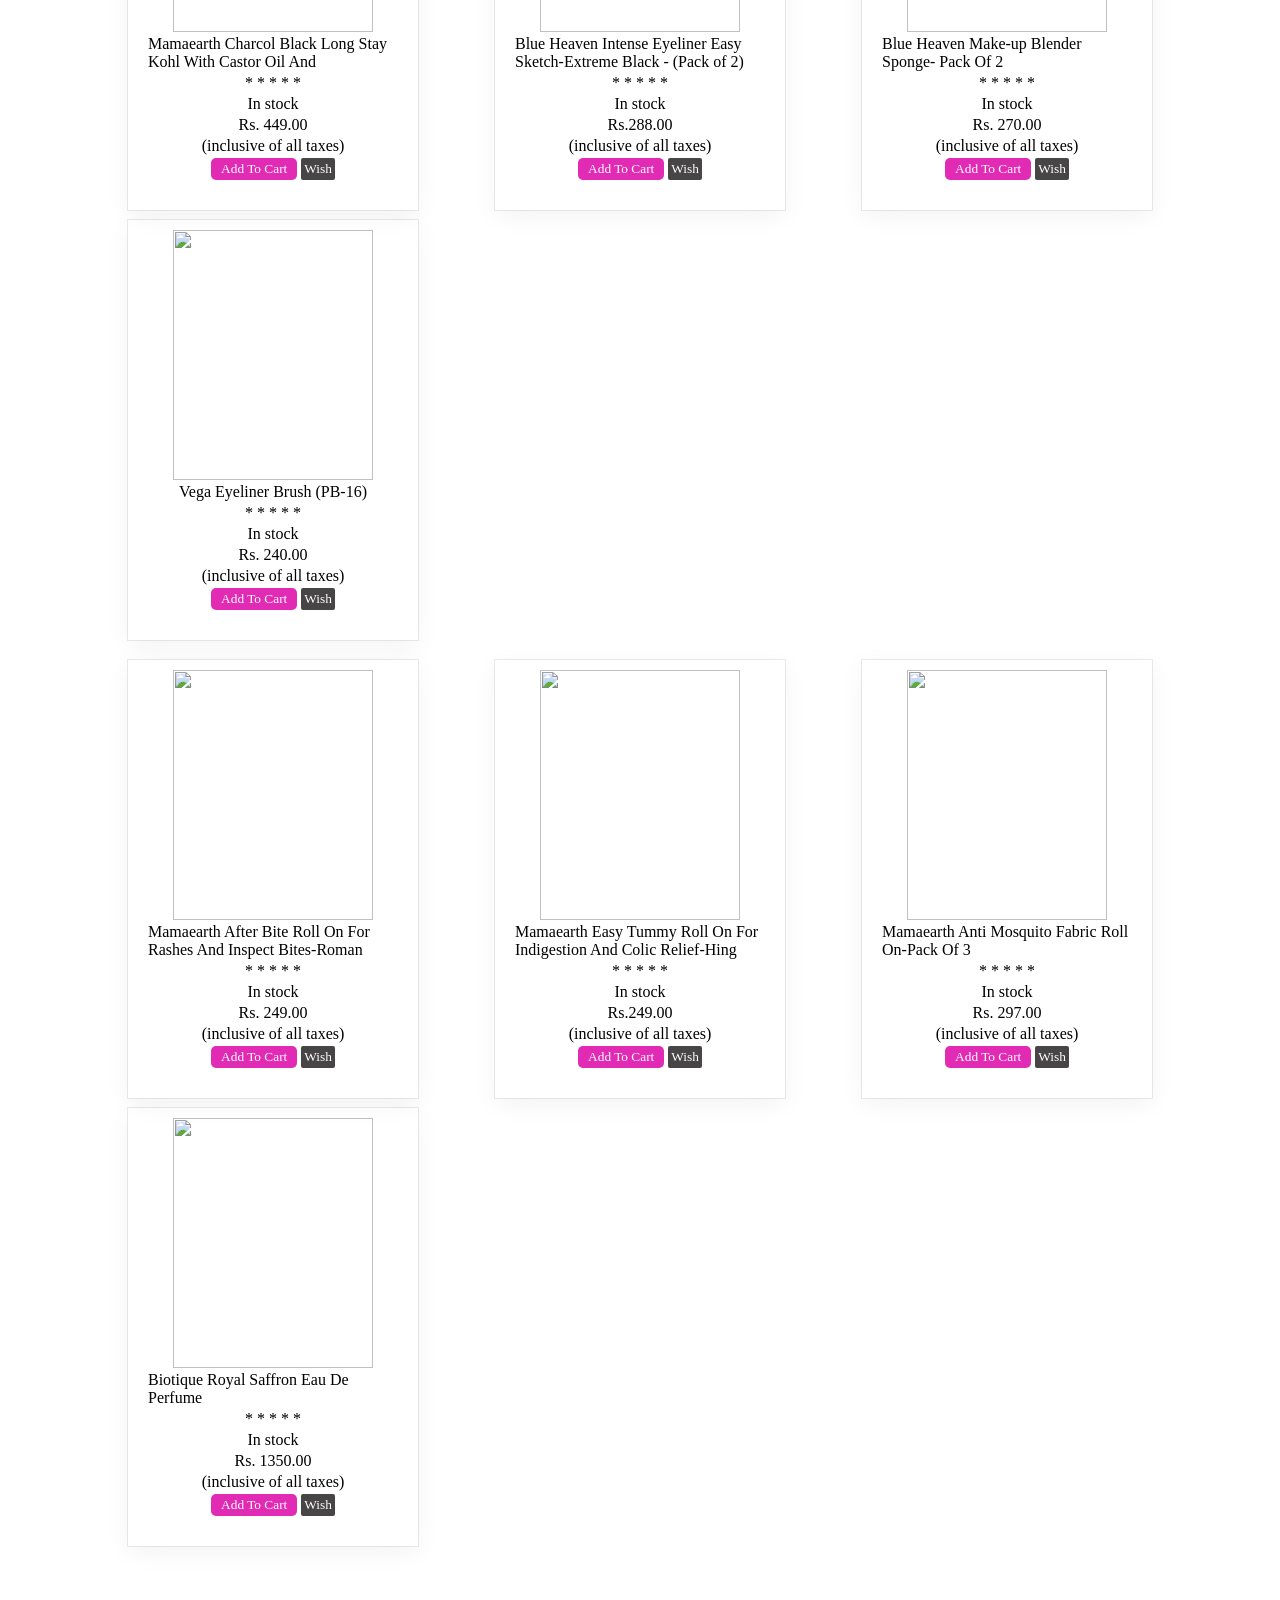
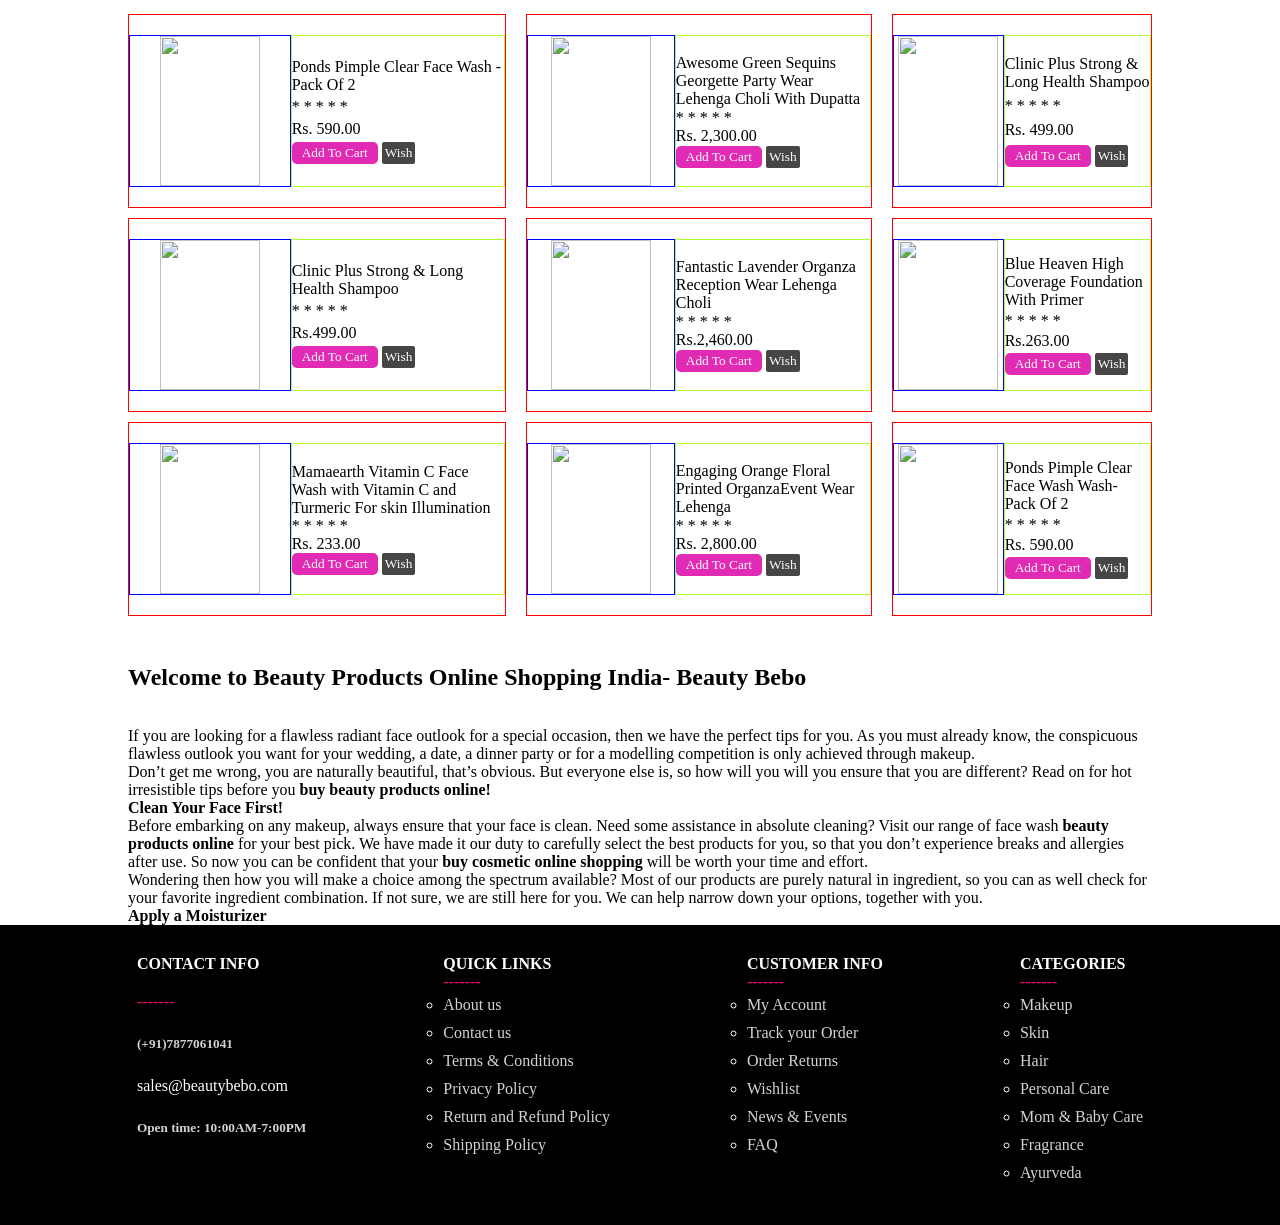
==== commit da4adb9d: "add header submenu" ====
--- a/index.html
+++ b/index.html
@@ -34,14 +34,234 @@
             </div>
             <div id="headerMenu">
                 <div id="nav1">
-                    <a href="">MAKEUP</a>
-                    <a href="">SKIN</a>
-                    <a href="">HAIR</a>
-                    <a href="">PERSONAL CARE</a>
-                    <a href="">MOM & BABY CARE</a>
+                    <div class="navMenu">
+                        <a href="">MAKEUP</a>
+                        <div class="itemSubMenu">
+                            <h4>FACE</h4>
+                            <a href="">BB Cream</a>
+                            <a href="">Blush</a>
+                            <a href="">Bronzer</a>
+                            <a href="">CC Cream</a>
+                            <a href="">Contour</a>
+                            <a href="">Concealer</a>
+                            <a href="">Compact & Powder</a>
+                            <a href="">Face Primer</a>
+                            <a href="">Foundation</a>
+                            <a href="">Highlighters</a>
+                            <a href="">Loose Powder</a>
+                            <a href="">Makeup Kits</a>
+                            <a href="">Makeup Remover</a>
+                            <a href="">Setting Spray</a>
+                        </div>
+                        <div class="itemSubMenu">
+                            <h4>EYE</h4>
+                            <a href="">Contact Lenses</a>
+                            <a href="">Eye Kit</a>
+                            <a href="">Eyeliner</a>
+                            <a href="">Eye Shadow</a>
+                            <a href="">Eye Primer</a>
+                            <a href="">Eye-Palettes</a>
+                            <a href="">Eye Makeup Remover</a>
+                            <a href="">Eye Brow Enhancers</a>
+                            <a href="">False Eyelashes</a>
+                            <a href="">Kajal</a>
+                            <a href="">Mascara</a>
+                            <a href="">Under Eye Concealer</a>
+                        </div>
+                        <div class="itemSubMenu">
+                            <h4>LIPS</h4>
+                            <a href="">Lipstick</a>
+                            <a href="">Liquid Lipstick</a>
+                            <a href="">Lip Liner</a>
+                            <a href="">Lip Gloss</a>
+                            <a href="">Lip Balm</a>
+                            <a href="">Lip Crayon</a>
+                            <a href="">Lip Stain</a>
+                            <a href="">Lip Plumper</a>
+                        </div>
+                        <div class="itemSubMenu">
+                            <h4>NAILS</h4>
+                            <a href="">Manicure & Pedicure Kits</a>
+                            <a href="">Nail Polish</a>
+                            <a href="">Nail Care</a>
+                            <a href="">Nail Polish Sets</a>
+                            <a href="">Nail Art Kits</a>
+                            <a href="">Nail Polish Remover</a>
+                        </div>
+                        <div class="itemSubMenu">
+                            <h4>TOOLS BRUSHES</h4>
+                            <a href="">Blush Brush</a>
+                            <a href="">Eyelash Curlers</a>
+                            <a href="">Eye Brush</a>
+                            <a href="">Face Brush</a>
+                            <a href="">Lip Brush</a>
+                            <a href="">Makeup Pouches</a>
+                            <a href="">Mirrors</a>
+                            <a href="">Sponges & Applicators</a>
+                            <a href="">Sharpeners</a>
+                            <a href="">Tweezers</a>
+                        </div>                
+                    </div>
+                    <div class="navMenu">
+                        <a href="">SKIN</a>
+                        <div class="itemSubMenu">
+                            <h4>EYE CARE</h4>
+                            <a href="">Dark Circles</a>
+                            <a href="">Eye Contour Care</a>
+                            <a href="">Eye Cream</a>
+                            <a href="">Eye Masks</a>
+                            <a href="">Eye Serums</a>
+                            <a href="">Puffiness</a>
+                            <a href="">Under Eye Creams</a>
+                            <a href="">Under Eye Wrinkles</a>
+                        </div>
+                        <div class="itemSubMenu">
+                            <h4>FACE CARE</h4>
+                            <a href="">Anti- Ageing Creams</a>
+                            <a href="">Bleach Creams</a>
+                            <a href="">Brightening Cream</a>
+                            <a href="">Face Wash</a>
+                            <a href="">Facial Wipes</a>
+                            <a href="">Face Oil</a>
+                            <a href="">Face Cleansers</a>
+                            <a href="">Facial Kits</a>
+                            <a href="">Face Tools</a>
+                            <a href="">Moisturizer</a>
+                            <a href="">Mask & Peels</a>
+                            <a href="">Serum</a>
+                            <a href="">Toner & Astringents</a>
+                            <a href="">Cleansing Creams</a>
+                        </div>
+                        <div class="itemSubMenu">
+                            <h4>BODY CARE</h4>
+                            <a href="">All Cream</a>
+                            <a href="">Body Moisturizers</a>
+                            <a href="">Body Toners</a>
+                            <a href="">Body Sun Care</a>
+                            <a href="">Brightening Lotion</a>
+                            <a href="">Dark Circles & Wrinkles</a>
+                            <a href="">Day Cream</a>
+                            <a href="">Foot Cream</a>
+                            <a href="">Hair Remover Cream</a>
+                            <a href="">Hand Creams</a>
+                            <a href="">Hands & Feet</a>
+                            <a href="">Kits & Combos</a>
+                            <a href="">Night Cream</a>
+                            <a href="">Neck Creams</a>    
+                        </div>
+                        <div class="itemSubMenu">
+                            <img src="https://www.beautybebo.com/pub/media/ads/skin_care_routin.png" alt="" width="100">
+                        </div>
+                    </div>
+                    <div class="navMenu">
+                        <a href="">HAIR</a>
+                        <div class="itemSubMenu">
+                            <h4>HAIR CARE</h4>
+                            <a href="">Color Protection</a>
+                            <a href="">Dandruff</a>
+                            <a href="">Dry Shampoo</a>
+                            <a href="">Gels & Waxes</a>
+                            <a href="">Hair Spray</a>
+                            <a href="">Hair Color/ Dye</a>
+                            <a href="">Hair Creams & Masks </a>
+                            <a href="">Hair Styling</a>
+                            <a href="">Hairfall & Thinning </a>
+                            <a href="">Straighteners </a>
+                        </div>
+                        <div class="itemSubMenu">
+                            <h4>HAIR LOSS</h4>
+                            <a href="">Conditioner</a>
+                            <a href="">Hair Oil</a>
+                            <a href="">Hair Serum</a>
+                            <a href="">Hair Growth Solutions</a>
+                            <a href="">Shampoo</a>
+                        </div>
+                        <div class="itemSubMenu">
+                            <img src="https://www.beautybebo.com/pub/media/ads/hair_care_1_2.png" alt="" width="100">
+                        </div>
+                    </div>
+                    <div class="navMenu">
+                        <a href="">PERSONAL CARE</a>
+                        <div class="itemSubMenu">
+                            <h4>BATH & BODY</h4>
+                            <a href="">Body Cleansers</a>
+                            <a href="">Body Massage Oil</a>
+                            <a href="">Body Wash</a>
+                            <a href="">Creams</a>
+                            <a href="">Essential Oils</a>
+                            <a href="">Foot Cream</a>
+                            <a href="">Scrubs & Exfoliants</a>
+                            <a href="">Ubtan & Face Packs</a>
+                        </div>
+                        <div class="itemSubMenu">
+                            <h4>BATHING ACCESSORIES</h4>
+                            <a href="">Bath Brushes</a>
+                            <a href="">Loofahs</a>
+                            <a href="">Shower Caps</a>
+                            <a href="">Sponges</a>
+                        </div>
+                        <div class="itemSubMenu">
+                            <h4>BATH & SHOWER</h4>
+                            <a href="">Body Soaps</a>
+                            <a href="">Shower Gel</a>
+                        </div>
+                        <div class="itemSubMenu">
+                            <img src="https://www.beautybebo.com/pub/media/ads/personal_care.png" alt="" width="100">
+                        </div>
+                    </div>
+                    <div class="navMenu">
+                        <a href="">MOM & BABY CARE</a>
+                        <div class="itemSubMenu">
+                            <h4>BABY CARE</h4>
+                            <a href="">Bath Time</a>
+                            <a href="">Diapers</a>
+                            <a href="">Lotions & Creams</a>
+                            <a href="">Oils</a>
+                            <a href="">Powder</a>
+                            <a href="">Shampoo</a>
+                            <a href="">Soaps</a>
+                            <a href="">Sterilizer & Cleaners</a>
+                            <a href="">Rash Cream</a>
+                            <a href="">Wipes</a>
+                        </div>
+                        <div class="itemSubMenu">
+                            <h4>MOM CARE</h4>
+                            <a href="">Lotions & Creams</a>
+                            <a href="">Personal Care</a>
+                        </div>
+                        <div class="itemSubMenu">
+                            <img src="https://www.beautybebo.com/pub/media/mega-menu/mom_baby_cata.jpg" alt="" width="100">
+                        </div>
+                    </div>
+                    <div class="navMenu">
+                        <a href="">FRAGRANCE</a>
+                        <div class="itemSubMenu">
+                            <a href="">Perfumes</a>
+                            <a href="">Deodorants roll ons</a>
+                            <a href="">Body Mist/Spray</a>
+                        </div>
+                    </div>
+                    <div class="navMenu">
+                        <a href="">WOMEN FASHION</a>
+                        <div class="itemSubMenu">
+                            <a href="">Lehenga</a>
+                            <a href="">Sarees</a>
+                            <a href="">Kurtis</a>
+                            <a href="">Salwar Kameez</a>
+                            <a href="">Gowns</a>
+                        </div>
+                    </div>
+                    <div class="navMenu">
+                        <a href="">BRANDS</a>
+                    </div>
+                    <!-- <a href="">MAKEUP</a> -->
+                    <!-- <a href="">SKIN</a> -->
+                    <!-- <a href="">HAIR</a> -->
+                    <!-- <a href="">PERSONAL CARE</a> -->
+                    <!-- <a href="">MOM & BABY CARE</a>
                     <a href="">FRAGRANCE</a>
                     <a href="">WOMEN FASHION</a>
-                    <a href="">BRANDS</a>
+                    <a href="">BRANDS</a> -->
                 </div>
                 <div id="nav2">
                     <a href="">MY CART</a>
--- a/CSS/style.css
+++ b/CSS/style.css
@@ -40,13 +40,15 @@
 }
 #headerMenu{
     width: 100%;
-    height: 60px;
-    background-color: rgb(226, 43, 180);
+    height: 600px;
+    /* background-color: rgb(226, 43, 180); */
+    background-color: rgb(8, 73, 73);
     display: flex;
     justify-content: space-between;
     align-items: center;
     padding: 5px 15%;
     box-sizing: border-box;
+
 }
 #headerMenu a{
     text-decoration: none;
@@ -54,12 +56,32 @@
     padding-right: 20px;
     font-weight:700;
 }
+.navMenu{
+    display: flex;
+    width: 1000px;
+    justify-content: space-between;
+    border: rgb(234, 11, 48);
+
+
+}
+.itemSubMenu{
+    display: flex;
+    flex-direction: column;
+    border: 1px solid yellowgreen;
+
+#nav1 {
+    border: 1px;
+    color: rgb(10, 212, 145);
+
+}
+
+
+}
 #main {
     width: 80%;
     display: flex;
     flex-direction: column;
     gap: 20px 5px;
-    /* background-color: blue; */
     margin: auto;
     padding: auto;
 
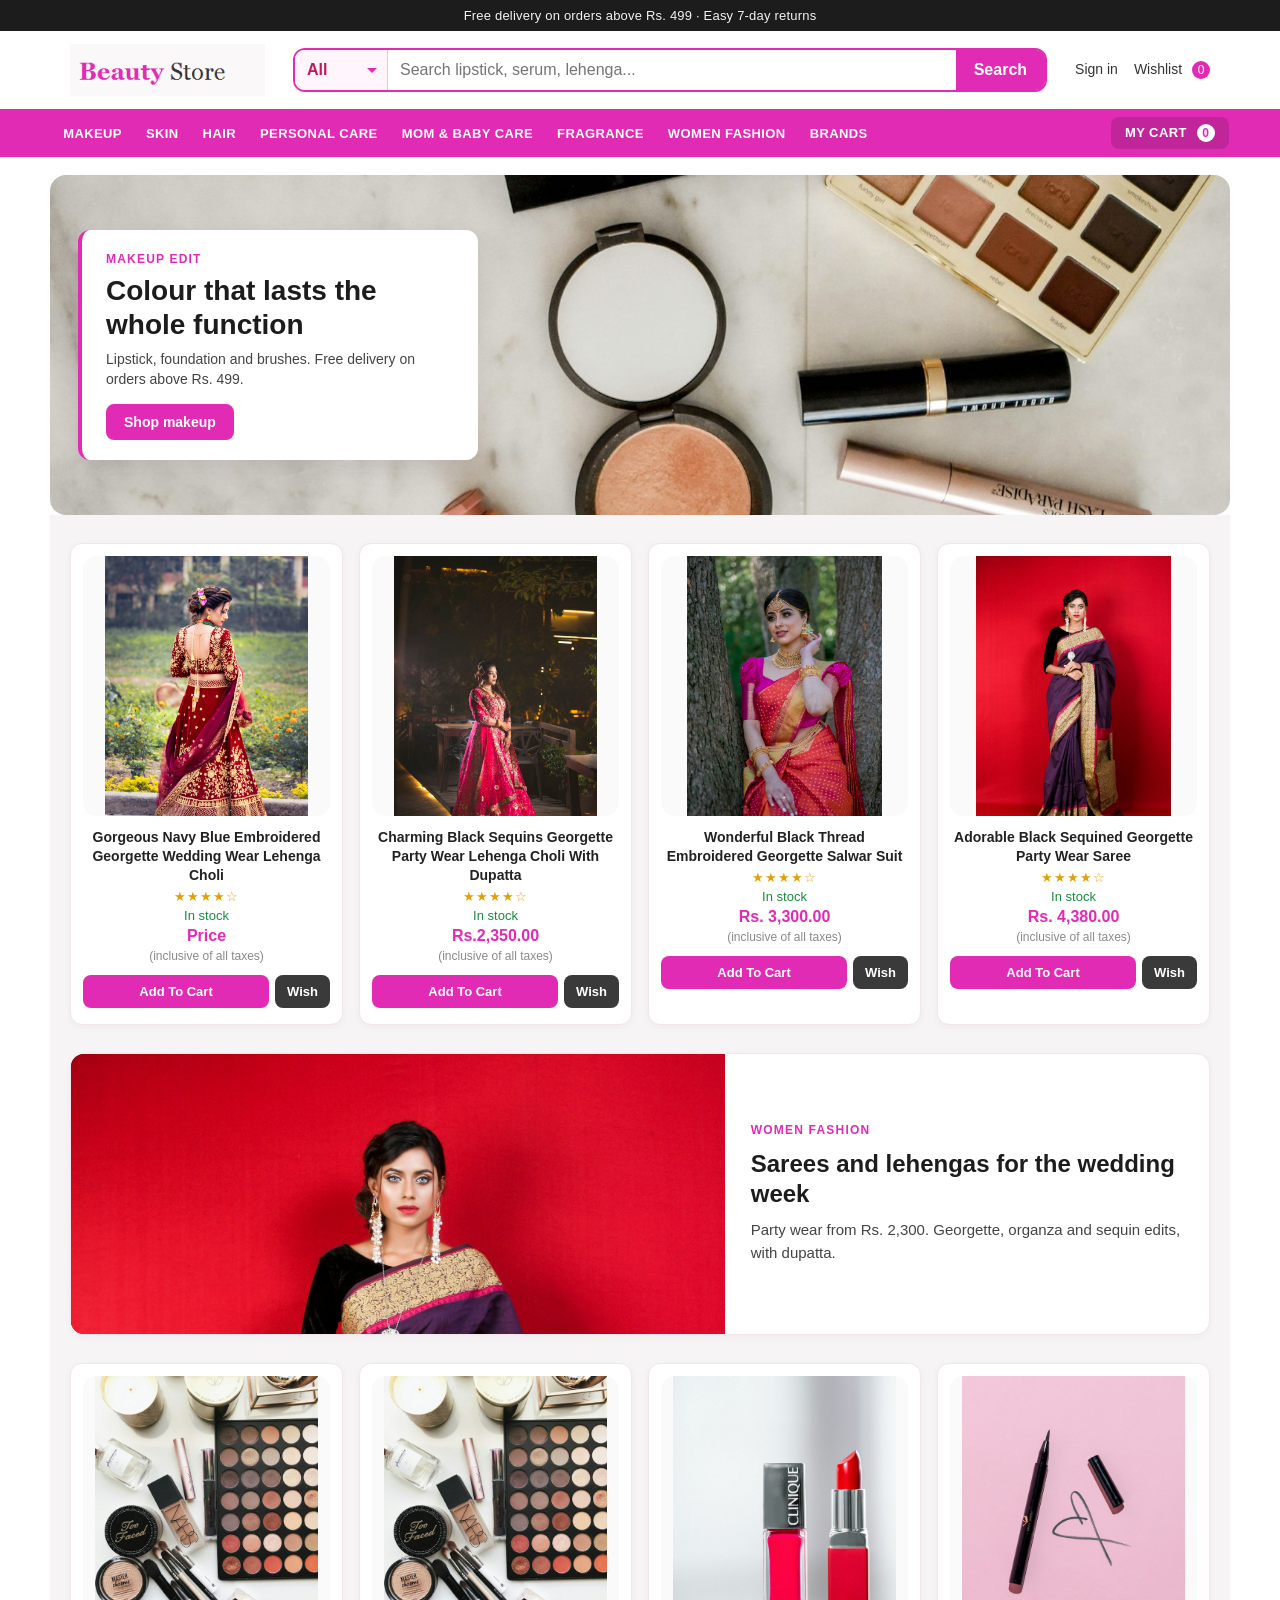
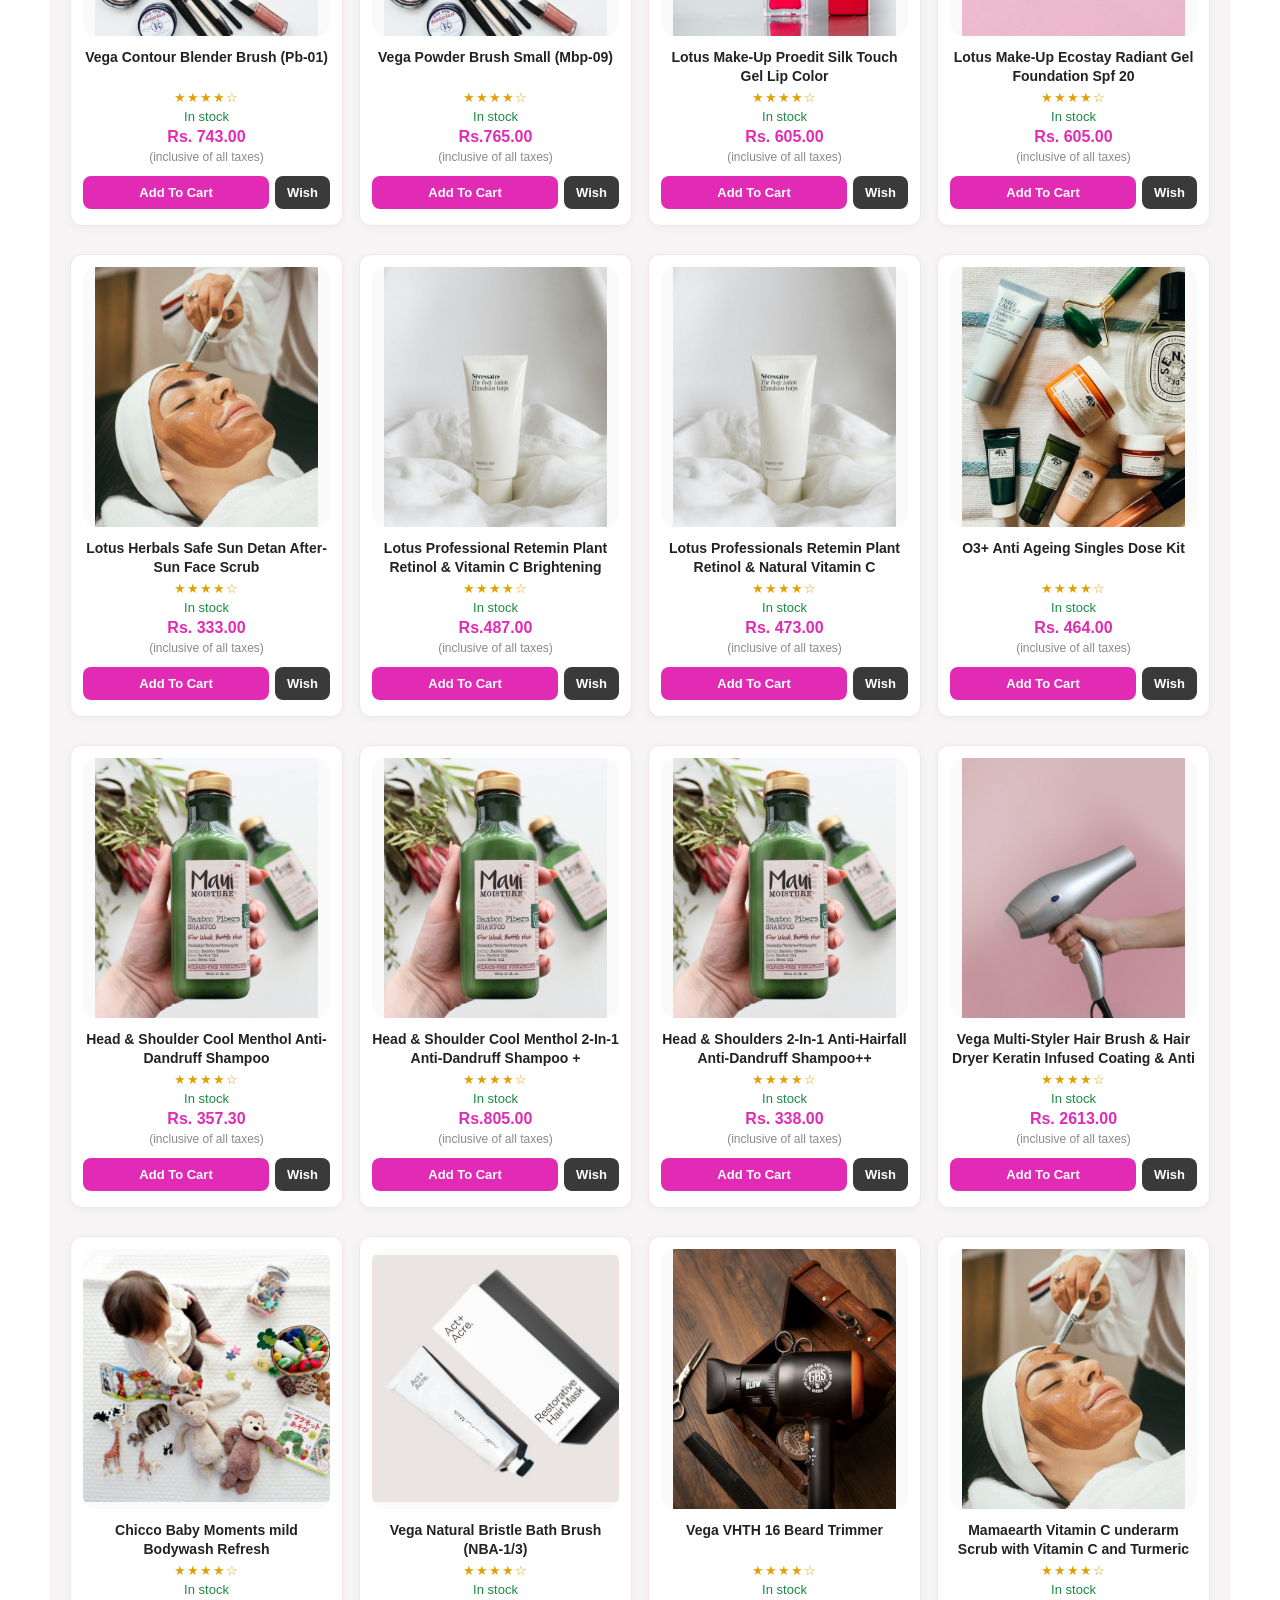
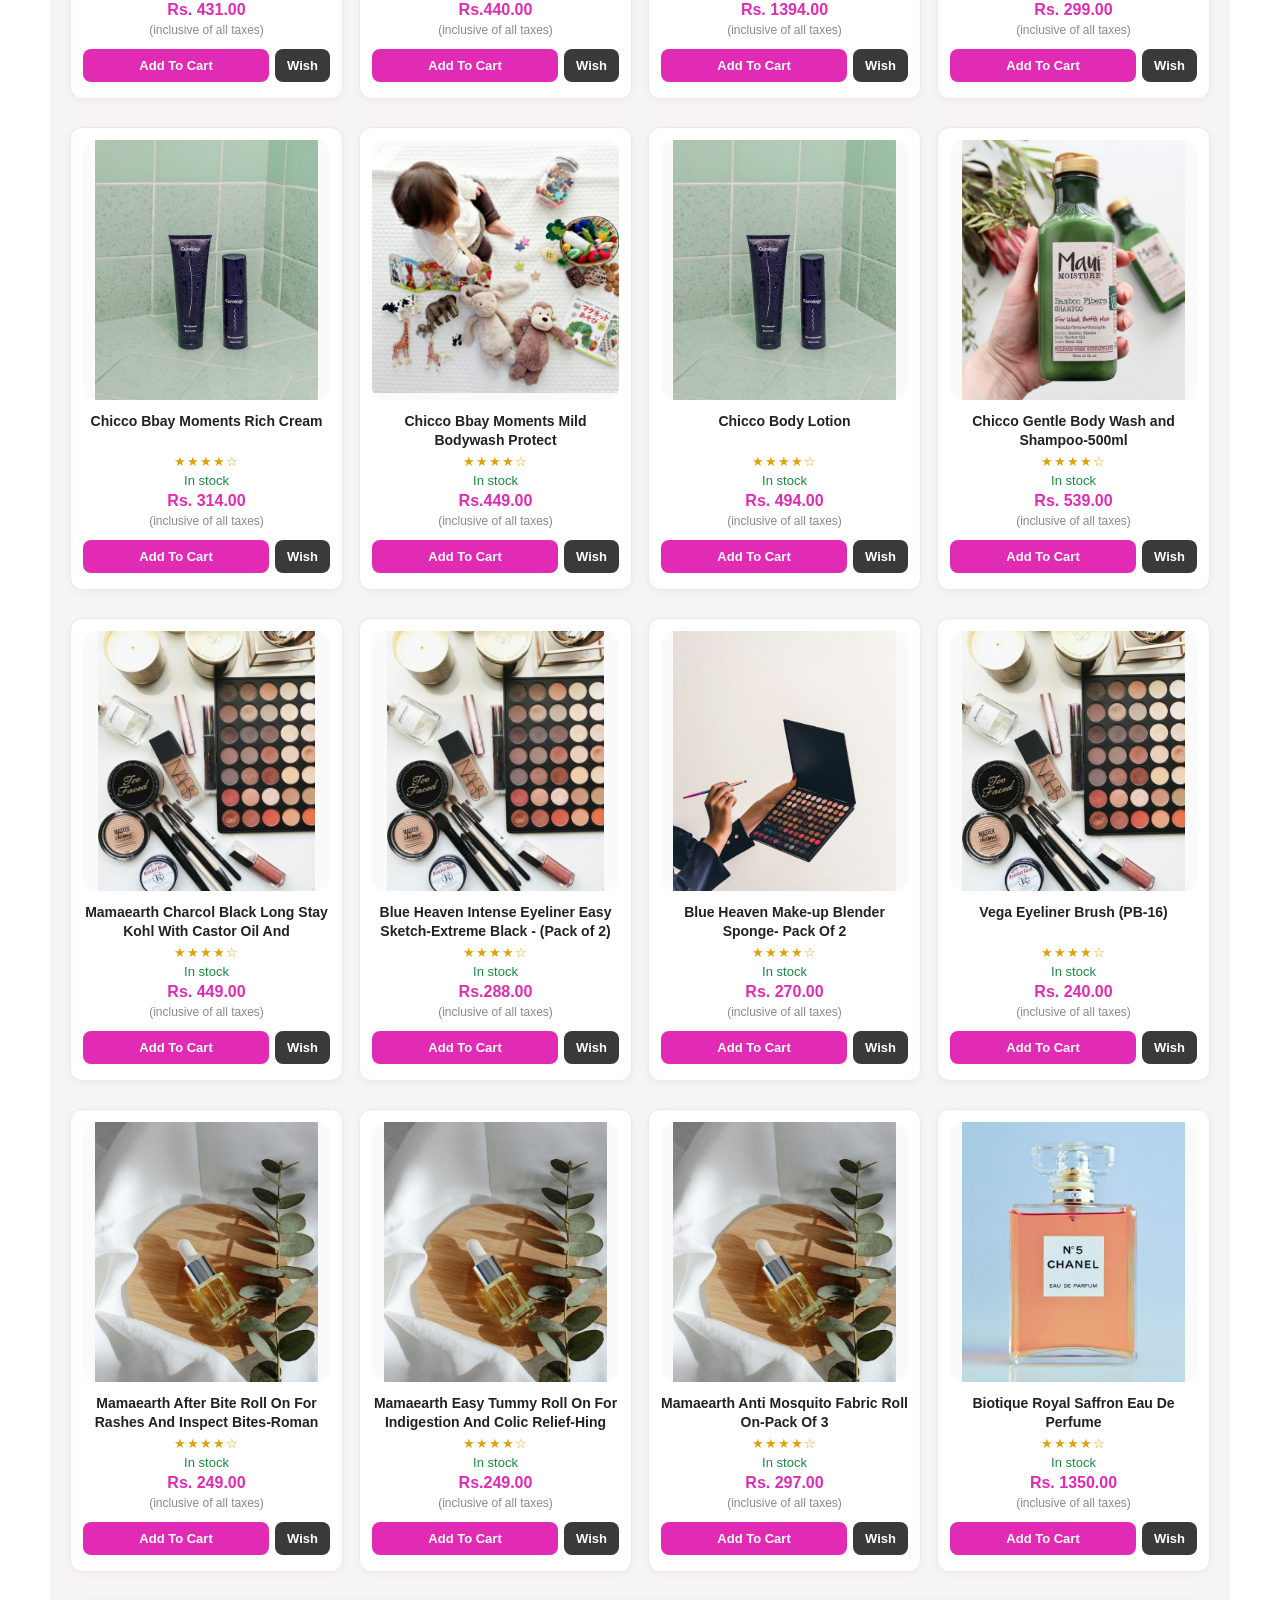
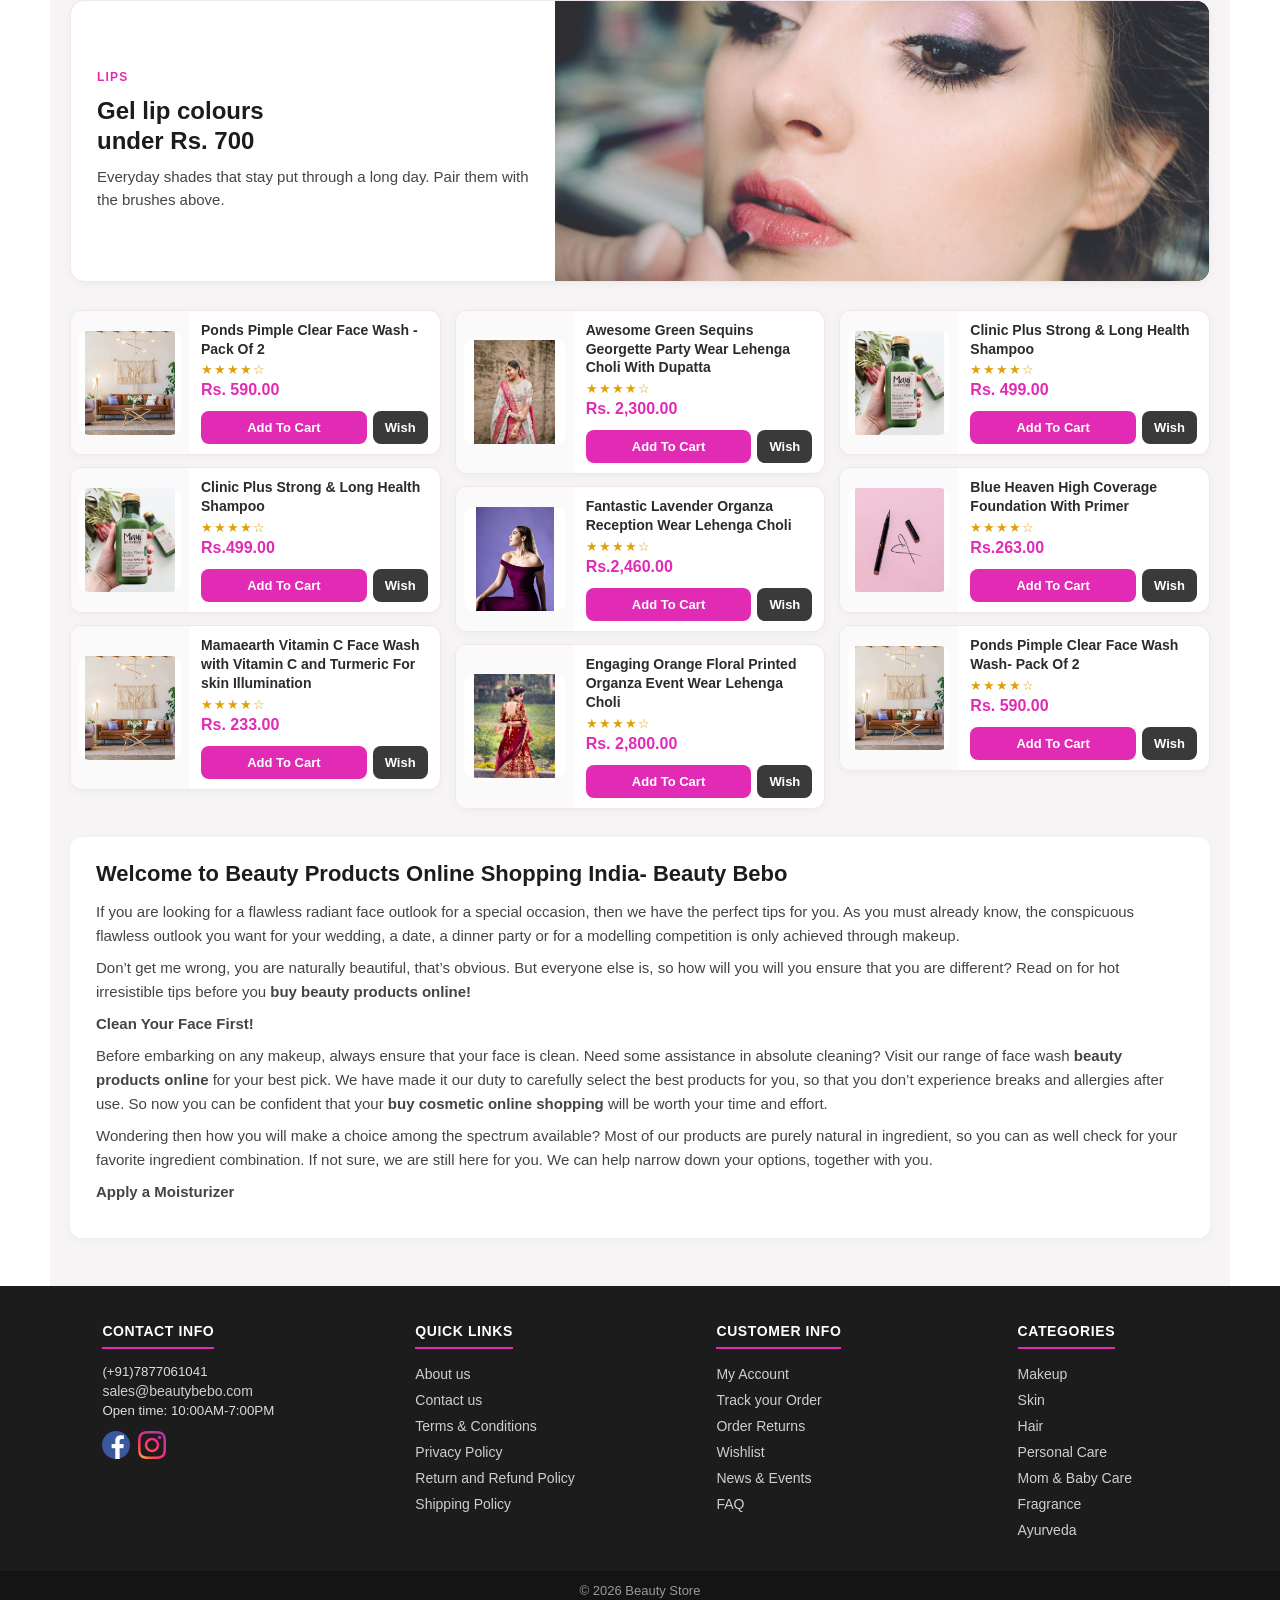
==== commit 7477f43a: "restyle the store page and add a cart" ====
--- a/index.html
+++ b/index.html
@@ -7,35 +7,48 @@
     <link rel="stylesheet" href="./CSS/style.css">
 </head>
 <body>
-    <div id = "container" >
-        <div id="headerBanner">
-            <img src="https://www.beautybebo.com/pub/media/ads/home-slider/OFFER_HOME.jpeg" alt="Headeimage">
-        </div>
-        <div id="header" >        
+    <div id="container">
+        <div class="topbar">Free delivery on orders above Rs. 499 · Easy 7-day returns</div>
+        <div id="header">
             <div id="headerAccount">
                 <div id="logo">
-                    <img src="https://www.beautybebo.com/pub/media/logo/default/beautybebo_1.png" alt="logo">
-                </div>
-                <!-- <div class ="nav-search"> -->
-                    <!-- <select class = "search-select"> -->
-                        <!-- <option placeholder="All Categories"></option> -->
-                    <!-- </select> -->
-                    <!-- <input placeholder="Enter your search" class="search-input"> -->
-                    <!-- <div class ="Search-icon"></div> -->
-                <!-- </div> -->
-                <!-- <div id = "wishlist">
-                    <img src="https://www.beautybebo.com/wishlist/" alt="wishlist">
-                </div> -->
-            <!-- <div class="nav-signin">
-                <p><span>Sign in</span></p>
-                <p class ="nav2"></p>
-            </div> -->
-
+                    <img src="img/logo.png" alt="Beauty Store">
+                </div>
+                <form class="nav-search" action="#">
+                    <div class="cat-drop">
+                        <input type="radio" name="cat" id="c-all" checked>
+                        <input type="radio" name="cat" id="c-makeup">
+                        <input type="radio" name="cat" id="c-skin">
+                        <input type="radio" name="cat" id="c-hair">
+                        <div class="cat-btn">
+                            <span class="t-all">All</span>
+                            <span class="t-makeup">Makeup</span>
+                            <span class="t-skin">Skin</span>
+                            <span class="t-hair">Hair</span>
+                        </div>
+                        <div class="cat-menu">
+                            <label for="c-all">All</label>
+                            <label for="c-makeup">Makeup</label>
+                            <label for="c-skin">Skin</label>
+                            <label for="c-hair">Hair</label>
+                        </div>
+                    </div>
+                    <input class="search-input" type="search" placeholder="Search lipstick, serum, lehenga...">
+                    <button class="search-btn" type="submit">Search</button>
+                </form>
+                <div class="header-links">
+                    <a href="#">Sign in</a>
+                    <div class="link-drop">
+                        <a href="#" id="wishLink">Wishlist <span id="wishCount">0</span></a>
+                        <div class="bag-panel" id="wishPanel" hidden></div>
+                    </div>
+                </div>
             </div>
             <div id="headerMenu">
                 <div id="nav1">
                     <div class="navMenu">
                         <a href="">MAKEUP</a>
+                        <div class="submenu">
                         <div class="itemSubMenu">
                             <h4>FACE</h4>
                             <a href="">BB Cream</a>
@@ -100,10 +113,12 @@
                             <a href="">Sponges & Applicators</a>
                             <a href="">Sharpeners</a>
                             <a href="">Tweezers</a>
-                        </div>                
+                        </div>
+                        </div>
                     </div>
                     <div class="navMenu">
                         <a href="">SKIN</a>
+                        <div class="submenu">
                         <div class="itemSubMenu">
                             <h4>EYE CARE</h4>
                             <a href="">Dark Circles</a>
@@ -150,11 +165,13 @@
                             <a href="">Neck Creams</a>    
                         </div>
                         <div class="itemSubMenu">
-                            <img src="https://www.beautybebo.com/pub/media/ads/skin_care_routin.png" alt="" width="100">
+                            <img src="img/products/skin.jpg" alt="" width="100">
+                        </div>
                         </div>
                     </div>
                     <div class="navMenu">
                         <a href="">HAIR</a>
+                        <div class="submenu">
                         <div class="itemSubMenu">
                             <h4>HAIR CARE</h4>
                             <a href="">Color Protection</a>
@@ -177,11 +194,13 @@
                             <a href="">Shampoo</a>
                         </div>
                         <div class="itemSubMenu">
-                            <img src="https://www.beautybebo.com/pub/media/ads/hair_care_1_2.png" alt="" width="100">
+                            <img src="img/products/hair.jpg" alt="" width="100">
+                        </div>
                         </div>
                     </div>
                     <div class="navMenu">
                         <a href="">PERSONAL CARE</a>
+                        <div class="submenu">
                         <div class="itemSubMenu">
                             <h4>BATH & BODY</h4>
                             <a href="">Body Cleansers</a>
@@ -206,11 +225,13 @@
                             <a href="">Shower Gel</a>
                         </div>
                         <div class="itemSubMenu">
-                            <img src="https://www.beautybebo.com/pub/media/ads/personal_care.png" alt="" width="100">
+                            <img src="img/products/bath.jpg" alt="" width="100">
+                        </div>
                         </div>
                     </div>
                     <div class="navMenu">
                         <a href="">MOM & BABY CARE</a>
+                        <div class="submenu">
                         <div class="itemSubMenu">
                             <h4>BABY CARE</h4>
                             <a href="">Bath Time</a>
@@ -230,25 +251,30 @@
                             <a href="">Personal Care</a>
                         </div>
                         <div class="itemSubMenu">
-                            <img src="https://www.beautybebo.com/pub/media/mega-menu/mom_baby_cata.jpg" alt="" width="100">
+                            <img src="img/products/baby.jpg" alt="" width="100">
+                        </div>
                         </div>
                     </div>
                     <div class="navMenu">
                         <a href="">FRAGRANCE</a>
+                        <div class="submenu">
                         <div class="itemSubMenu">
                             <a href="">Perfumes</a>
                             <a href="">Deodorants roll ons</a>
                             <a href="">Body Mist/Spray</a>
                         </div>
+                        </div>
                     </div>
                     <div class="navMenu">
                         <a href="">WOMEN FASHION</a>
+                        <div class="submenu">
                         <div class="itemSubMenu">
                             <a href="">Lehenga</a>
                             <a href="">Sarees</a>
                             <a href="">Kurtis</a>
                             <a href="">Salwar Kameez</a>
                             <a href="">Gowns</a>
+                        </div>
                         </div>
                     </div>
                     <div class="navMenu">
@@ -263,469 +289,480 @@
                     <a href="">WOMEN FASHION</a>
                     <a href="">BRANDS</a> -->
                 </div>
-                <div id="nav2">
-                    <a href="">MY CART</a>
-                </div>
+                <div id="nav2" class="link-drop">
+                    <a href="#" id="cartLink">MY CART <span id="cartCount">0</span></a>
+                    <div class="bag-panel" id="cartPanel" hidden></div>
+                </div>
+            </div>
+        </div>
+        <div id="headerBanner">
+            <img src="img/products/banner.jpg" alt="Makeup flatlay">
+            <div class="banner-card">
+                <p class="banner-kicker">Makeup edit</p>
+                <h2>Colour that lasts the whole function</h2>
+                <p>Lipstick, foundation and brushes. Free delivery on orders above Rs. 499.</p>
+                <a class="banner-link" href="#main">Shop makeup</a>
             </div>
         </div>
         <div id="main">
             <div class ="wrapping">
                 <div class="dealCard">
-                    <img src="https://www.beautybebo.com/pub/media/catalog/product/cache/eaadabc6126fdee9eef2f7b7c34a8f4b/p/c/pc-50253-bluelehengacholi_4_-min_5.jpg
-                    " alt="">
+                    <img src="img/products/lehenga-red.jpg" alt="">
                     <p>Gorgeous Navy Blue Embroidered Georgette Wedding Wear Lehenga Choli</p>
-                    <p>* * * * *</p>
+                    <p class="stars">★★★★☆</p>
                     <p>In stock</p>
                     <p>Price</p>
                     <p>(inclusive of all taxes)</p>
-                    <div id="dealButton">
-                        <button id ="addToCart">Add To Cart</button>
-                        <button id="wishList">Wish</button>
-                    </div>
-                </div>
-                <div class="dealCard">
-                    <img src="https://www.beautybebo.com/pub/media/catalog/product/cache/45c1d76af84bd316324447b19d3e3eaa/1/_/1_95-min.jpg           " alt="">
+                    <div class="dealButton">
+                        <button class="addToCart">Add To Cart</button>
+                        <button class="wishList">Wish</button>
+                    </div>
+                </div>
+                <div class="dealCard">
+                    <img src="img/products/lehenga-pink.jpg" alt="">
                     <p>Charming Black Sequins Georgette Party Wear Lehenga Choli With Dupatta</p>
-                    <p>* * * * *</p>
+                    <p class="stars">★★★★☆</p>
                     <p>In stock</p>
                     <p>Rs.2,350.00</p>
                     <p>(inclusive of all taxes)</p>
-                    <div id="dealButton">
-                        <button id ="addToCart">Add To Cart</button>
-                        <button id="wishList">Wish</button>
-                    </div>
-                </div>
-                <div class="dealCard">
-                    <img src="https://www.beautybebo.com/pub/media/catalog/product/cache/45c1d76af84bd316324447b19d3e3eaa/a/l/alizeh-official-almora-vol-7-3028_52738332883_o_5_6_-_copy-min.jpg                    " alt="">
+                    <div class="dealButton">
+                        <button class="addToCart">Add To Cart</button>
+                        <button class="wishList">Wish</button>
+                    </div>
+                </div>
+                <div class="dealCard">
+                    <img src="img/products/salwar.jpg" alt="">
                     <p>Wonderful Black Thread Embroidered Georgette Salwar Suit</p>
-                    <p>* * * * *</p>
+                    <p class="stars">★★★★☆</p>
                     <p>In stock</p>
                     <p>Rs. 3,300.00</p>
                     <p>(inclusive of all taxes)</p>
-                    <div id="dealButton">
-                        <button id ="addToCart">Add To Cart</button>
-                        <button id="wishList">Wish</button>
-                    </div>
-                </div>
-                <div class="dealCard">
-                    <img src="https://www.beautybebo.com/pub/media/catalog/product/cache/45c1d76af84bd316324447b19d3e3eaa/1/0/1012_1_-min.jpg                   " alt="">
+                    <div class="dealButton">
+                        <button class="addToCart">Add To Cart</button>
+                        <button class="wishList">Wish</button>
+                    </div>
+                </div>
+                <div class="dealCard">
+                    <img src="img/products/lehenga-blue.jpg" alt="">
                     <p>Adorable Black Sequined Georgette Party Wear Saree</p>
-                    <p>* * * * *</p>
+                    <p class="stars">★★★★☆</p>
                     <p>In stock</p>
                     <p>Rs. 4,380.00</p>
                     <p>(inclusive of all taxes)</p>
-                    <div id="dealButton">
-                        <button id ="addToCart">Add To Cart</button>
-                        <button id="wishList">Wish</button>
-                    </div>
-                </div>
-            </div>
-            <div>
-                <img src="https://www.beautybebo.com/pub/media/ads/sareeee.png" alt="" width="100%">
+                    <div class="dealButton">
+                        <button class="addToCart">Add To Cart</button>
+                        <button class="wishList">Wish</button>
+                    </div>
+                </div>
+            </div>
+            <div class="promo">
+                <img src="img/products/saree-banner.jpg" alt="Woman in a purple saree">
+                <div class="promo-copy">
+                    <p class="banner-kicker">Women fashion</p>
+                    <h3>Sarees and lehengas for the wedding week</h3>
+                    <p>Party wear from Rs. 2,300. Georgette, organza and sequin edits, with dupatta.</p>
+                </div>
             </div>
             <div class="wrapping">
                 <div class="dealCard">
-                    <img src="https://www.beautybebo.com/pub/media/catalog/product/cache/eaadabc6126fdee9eef2f7b7c34a8f4b/b/c/bc5725a8904086310317_1.jpg
-                    " alt="">
+                    <img src="img/products/brushes.jpg" alt="">
                     <p>Vega Contour Blender Brush (Pb-01)</p>
-                    <p>* * * * *</p>
+                    <p class="stars">★★★★☆</p>
                     <p>In stock</p>
                     <p>Rs. 743.00</p>
                     <p>(inclusive of all taxes)</p>
-                    <div id="dealButton">
-                        <button id ="addToCart">Add To Cart</button>
-                        <button id="wishList">Wish</button>
-                    </div>
-                </div>
-                <div class="dealCard">
-                    <img src="https://www.beautybebo.com/pub/media/catalog/product/cache/eaadabc6126fdee9eef2f7b7c34a8f4b/3/1/311225a8904086310782_0.jpg" alt="">
+                    <div class="dealButton">
+                        <button class="addToCart">Add To Cart</button>
+                        <button class="wishList">Wish</button>
+                    </div>
+                </div>
+                <div class="dealCard">
+                    <img src="img/products/brushes.jpg" alt="">
                     <p>Vega Powder Brush Small (Mbp-09)</p>
-                    <p>* * * * *</p>
+                    <p class="stars">★★★★☆</p>
                     <p>In stock</p>
                     <p>Rs.765.00</p>
                     <p>(inclusive of all taxes)</p>
-                    <div id="dealButton">
-                        <button id ="addToCart">Add To Cart</button>
-                        <button id="wishList">Wish</button>
-                    </div>
-                </div>
-                <div class="dealCard">
-                    <img src="https://www.beautybebo.com/pub/media/catalog/product/cache/eaadabc6126fdee9eef2f7b7c34a8f4b/8/0/806360197042_1.jpg" alt="">
+                    <div class="dealButton">
+                        <button class="addToCart">Add To Cart</button>
+                        <button class="wishList">Wish</button>
+                    </div>
+                </div>
+                <div class="dealCard">
+                    <img src="img/products/lipstick.jpg" alt="">
                     <p>Lotus Make-Up Proedit Silk Touch Gel Lip Color</p>
-                    <p>* * * * *</p>
+                    <p class="stars">★★★★☆</p>
                     <p>In stock</p>
                     <p>Rs. 605.00</p>
                     <p>(inclusive of all taxes)</p>
-                    <div id="dealButton">
-                        <button id ="addToCart">Add To Cart</button>
-                        <button id="wishList">Wish</button>
-                    </div>
-                </div>
-                <div class="dealCard">
-                    <img src="https://www.beautybebo.com/pub/media/catalog/product/cache/eaadabc6126fdee9eef2f7b7c34a8f4b/0/8/0806360185018_1__4.jpg" alt="">
+                    <div class="dealButton">
+                        <button class="addToCart">Add To Cart</button>
+                        <button class="wishList">Wish</button>
+                    </div>
+                </div>
+                <div class="dealCard">
+                    <img src="img/products/foundation.jpg" alt="">
                     <p>Lotus Make-Up Ecostay Radiant Gel Foundation Spf 20</p>
-                    <p>* * * * *</p>
+                    <p class="stars">★★★★☆</p>
                     <p>In stock</p>
                     <p>Rs. 605.00</p>
                     <p>(inclusive of all taxes)</p>
-                    <div id="dealButton">
-                        <button id ="addToCart">Add To Cart</button>
-                        <button id="wishList">Wish</button>
+                    <div class="dealButton">
+                        <button class="addToCart">Add To Cart</button>
+                        <button class="wishList">Wish</button>
                     </div>
                 </div>
             </div>
             <div class="wrapping">
                 <div class="dealCard">
-                    <img src="https://www.beautybebo.com/pub/media/catalog/product/cache/eaadabc6126fdee9eef2f7b7c34a8f4b/0/8/0806360431009_1.jpg
-                    " alt="">
+                    <img src="img/products/scrub.jpg" alt="">
                     <p>Lotus Herbals Safe Sun Detan After-Sun Face Scrub</p>
-                    <p>* * * * *</p>
+                    <p class="stars">★★★★☆</p>
                     <p>In stock</p>
                     <p>Rs. 333.00</p>
                     <p>(inclusive of all taxes)</p>
-                    <div id="dealButton">
-                        <button id ="addToCart">Add To Cart</button>
-                        <button id="wishList">Wish</button>
-                    </div>
-                </div>
-                <div class="dealCard">
-                    <img src="https://www.beautybebo.com/pub/media/catalog/product/cache/eaadabc6126fdee9eef2f7b7c34a8f4b/3/b/3b741delotaa00000044_nv1.jpg" alt="">
+                    <div class="dealButton">
+                        <button class="addToCart">Add To Cart</button>
+                        <button class="wishList">Wish</button>
+                    </div>
+                </div>
+                <div class="dealCard">
+                    <img src="img/products/serum.jpg" alt="">
                     <p>Lotus Professional Retemin Plant Retinol & Vitamin C Brightening</p>
-                    <p>* * * * *</p>
+                    <p class="stars">★★★★☆</p>
                     <p>In stock</p>
                     <p>Rs.487.00</p>
                     <p>(inclusive of all taxes)</p>
-                    <div id="dealButton">
-                        <button id ="addToCart">Add To Cart</button>
-                        <button id="wishList">Wish</button>
-                    </div>
-                </div>
-                <div class="dealCard">
-                    <img src="https://www.beautybebo.com/pub/media/catalog/product/cache/eaadabc6126fdee9eef2f7b7c34a8f4b/6/b/6ba91delotaa00000043_nv1.jpg" alt="">
+                    <div class="dealButton">
+                        <button class="addToCart">Add To Cart</button>
+                        <button class="wishList">Wish</button>
+                    </div>
+                </div>
+                <div class="dealCard">
+                    <img src="img/products/serum.jpg" alt="">
                     <p>Lotus Professionals Retemin Plant Retinol & Natural  Vitamin C</p>
-                    <p>* * * * *</p>
+                    <p class="stars">★★★★☆</p>
                     <p>In stock</p>
                     <p>Rs. 473.00</p>
                     <p>(inclusive of all taxes)</p>
-                    <div id="dealButton">
-                        <button id ="addToCart">Add To Cart</button>
-                        <button id="wishList">Wish</button>
-                    </div>
-                </div>
-                <div class="dealCard">
-                    <img src="https://www.beautybebo.com/pub/media/catalog/product/cache/eaadabc6126fdee9eef2f7b7c34a8f4b/0/4/04222d8o3xxx00000072_5.jpg" alt="">
+                    <div class="dealButton">
+                        <button class="addToCart">Add To Cart</button>
+                        <button class="wishList">Wish</button>
+                    </div>
+                </div>
+                <div class="dealCard">
+                    <img src="img/products/kit.jpg" alt="">
                     <p>O3+ Anti Ageing Singles Dose Kit</p>
-                    <p>* * * * *</p>
+                    <p class="stars">★★★★☆</p>
                     <p>In stock</p>
                     <p>Rs. 464.00</p>
                     <p>(inclusive of all taxes)</p>
-                    <div id="dealButton">
-                        <button id ="addToCart">Add To Cart</button>
-                        <button id="wishList">Wish</button>
+                    <div class="dealButton">
+                        <button class="addToCart">Add To Cart</button>
+                        <button class="wishList">Wish</button>
                     </div>
                 </div>
             </div>
             <div class="wrapping">
                 <div class="dealCard">
-                    <img src="https://www.beautybebo.com/pub/media/catalog/product/cache/eaadabc6126fdee9eef2f7b7c34a8f4b/4/9/4902430773829_2__1.jpg
-                    " alt="">
+                    <img src="img/products/shampoo.jpg" alt="">
                     <p>Head & Shoulder Cool Menthol Anti-Dandruff Shampoo</p>
-                    <p>* * * * *</p>
+                    <p class="stars">★★★★☆</p>
                     <p>In stock</p>
                     <p>Rs. 357.30</p>
                     <p>(inclusive of all taxes)</p>
-                    <div id="dealButton">
-                        <button id ="addToCart">Add To Cart</button>
-                        <button id="wishList">Wish</button>
-                    </div>
-                </div>
-                <div class="dealCard">
-                    <img src="https://www.beautybebo.com/pub/media/catalog/product/cache/eaadabc6126fdee9eef2f7b7c34a8f4b/2/a/2ae55ce4902430871464.jpg" alt="">
+                    <div class="dealButton">
+                        <button class="addToCart">Add To Cart</button>
+                        <button class="wishList">Wish</button>
+                    </div>
+                </div>
+                <div class="dealCard">
+                    <img src="img/products/shampoo.jpg" alt="">
                     <p>Head & Shoulder Cool Menthol 2-In-1 Anti-Dandruff Shampoo +</p>
-                    <p>* * * * *</p>
+                    <p class="stars">★★★★☆</p>
                     <p>In stock</p>
                     <p>Rs.805.00</p>
                     <p>(inclusive of all taxes)</p>
-                    <div id="dealButton">
-                        <button id ="addToCart">Add To Cart</button>
-                        <button id="wishList">Wish</button>
-                    </div>
-                </div>
-                <div class="dealCard">
-                    <img src="https://www.beautybebo.com/pub/media/catalog/product/cache/eaadabc6126fdee9eef2f7b7c34a8f4b/6/b/6b028414987176112545.jpg" alt="">
+                    <div class="dealButton">
+                        <button class="addToCart">Add To Cart</button>
+                        <button class="wishList">Wish</button>
+                    </div>
+                </div>
+                <div class="dealCard">
+                    <img src="img/products/shampoo.jpg" alt="">
                     <p>Head & Shoulders 2-In-1 Anti-Hairfall Anti-Dandruff Shampoo++</p>
-                    <p>* * * * *</p>
+                    <p class="stars">★★★★☆</p>
                     <p>In stock</p>
                     <p>Rs. 338.00</p>
                     <p>(inclusive of all taxes)</p>
-                    <div id="dealButton">
-                        <button id ="addToCart">Add To Cart</button>
-                        <button id="wishList">Wish</button>
-                    </div>
-                </div>
-                <div class="dealCard">
-                    <img src="https://www.beautybebo.com/pub/media/catalog/product/cache/eaadabc6126fdee9eef2f7b7c34a8f4b/1/c/1cb925avegax00000041_1.jpg" alt="">
+                    <div class="dealButton">
+                        <button class="addToCart">Add To Cart</button>
+                        <button class="wishList">Wish</button>
+                    </div>
+                </div>
+                <div class="dealCard">
+                    <img src="img/products/dryer.jpg" alt="">
                     <p>Vega Multi-Styler Hair Brush & Hair Dryer Keratin Infused Coating & Anti</p>
-                    <p>* * * * *</p>
+                    <p class="stars">★★★★☆</p>
                     <p>In stock</p>
                     <p>Rs. 2613.00</p>
                     <p>(inclusive of all taxes)</p>
-                    <div id="dealButton">
-                        <button id ="addToCart">Add To Cart</button>
-                        <button id="wishList">Wish</button>
+                    <div class="dealButton">
+                        <button class="addToCart">Add To Cart</button>
+                        <button class="wishList">Wish</button>
                     </div>
                 </div>
             </div>
             <div class="wrapping">
                 <div class="dealCard">
-                    <img src="https://www.beautybebo.com/pub/media/catalog/product/cache/eaadabc6126fdee9eef2f7b7c34a8f4b/d/3/d3211068058664152346_1.jpg
-                    " alt="">
+                    <img src="img/products/baby.jpg" alt="">
                     <p>Chicco Baby Moments mild Bodywash Refresh</p>
-                    <p>* * * * *</p>
+                    <p class="stars">★★★★☆</p>
                     <p>In stock</p>
                     <p>Rs. 431.00</p>
                     <p>(inclusive of all taxes)</p>
-                    <div id="dealButton">
-                        <button id ="addToCart">Add To Cart</button>
-                        <button id="wishList">Wish</button>
-                    </div>
-                </div>
-                <div class="dealCard">
-                    <img src="https://www.beautybebo.com/pub/media/catalog/product/cache/eaadabc6126fdee9eef2f7b7c34a8f4b/6/1/613f25a8904086380051_0.jpg" alt="">
+                    <div class="dealButton">
+                        <button class="addToCart">Add To Cart</button>
+                        <button class="wishList">Wish</button>
+                    </div>
+                </div>
+                <div class="dealCard">
+                    <img src="img/products/bath.jpg" alt="">
                     <p>Vega Natural Bristle Bath Brush (NBA-1/3)</p>
-                    <p>* * * * *</p>
+                    <p class="stars">★★★★☆</p>
                     <p>In stock</p>
                     <p>Rs.440.00</p>
                     <p>(inclusive of all taxes)</p>
-                    <div id="dealButton">
-                        <button id ="addToCart">Add To Cart</button>
-                        <button id="wishList">Wish</button>
-                    </div>
-                </div>
-                <div class="dealCard">
-                    <img src="https://www.beautybebo.com/pub/media/catalog/product/cache/eaadabc6126fdee9eef2f7b7c34a8f4b/c/6/c65525avegax00000003_1.jpg" alt="">
+                    <div class="dealButton">
+                        <button class="addToCart">Add To Cart</button>
+                        <button class="wishList">Wish</button>
+                    </div>
+                </div>
+                <div class="dealCard">
+                    <img src="img/products/trimmer.jpg" alt="">
                     <p>Vega VHTH 16 Beard Trimmer</p>
-                    <p>* * * * *</p>
+                    <p class="stars">★★★★☆</p>
                     <p>In stock</p>
                     <p>Rs. 1394.00</p>
                     <p>(inclusive of all taxes)</p>
-                    <div id="dealButton">
-                        <button id ="addToCart">Add To Cart</button>
-                        <button id="wishList">Wish</button>
-                    </div>
-                </div>
-                <div class="dealCard">
-                    <img src="https://www.beautybebo.com/pub/media/catalog/product/cache/eaadabc6126fdee9eef2f7b7c34a8f4b/9/e/9e8384e8906087778424_8.jpg" alt="">
+                    <div class="dealButton">
+                        <button class="addToCart">Add To Cart</button>
+                        <button class="wishList">Wish</button>
+                    </div>
+                </div>
+                <div class="dealCard">
+                    <img src="img/products/scrub.jpg" alt="">
                     <p>Mamaearth Vitamin C underarm Scrub with Vitamin C and Turmeric</p>
-                    <p>* * * * *</p>
+                    <p class="stars">★★★★☆</p>
                     <p>In stock</p>
                     <p>Rs. 299.00</p>
                     <p>(inclusive of all taxes)</p>
-                    <div id="dealButton">
-                        <button id ="addToCart">Add To Cart</button>
-                        <button id="wishList">Wish</button>
+                    <div class="dealButton">
+                        <button class="addToCart">Add To Cart</button>
+                        <button class="wishList">Wish</button>
                     </div>
                 </div>
             </div>
             <div class="wrapping">
                 <div class="dealCard">
-                    <img src="https://www.beautybebo.com/pub/media/catalog/product/cache/eaadabc6126fdee9eef2f7b7c34a8f4b/b/e/be80db28058664152490_1.jpg
-                    " alt="">
+                    <img src="img/products/lotion.jpg" alt="">
                     <p>Chicco Bbay Moments Rich Cream</p>
-                    <p>* * * * *</p>
+                    <p class="stars">★★★★☆</p>
                     <p>In stock</p>
                     <p>Rs. 314.00</p>
                     <p>(inclusive of all taxes)</p>
-                    <div id="dealButton">
-                        <button id ="addToCart">Add To Cart</button>
-                        <button id="wishList">Wish</button>
-                    </div>
-                </div>
-                <div class="dealCard">
-                    <img src="https://www.beautybebo.com/pub/media/catalog/product/cache/eaadabc6126fdee9eef2f7b7c34a8f4b/0/8/088a1068058664152308_1.jpg" alt="">
+                    <div class="dealButton">
+                        <button class="addToCart">Add To Cart</button>
+                        <button class="wishList">Wish</button>
+                    </div>
+                </div>
+                <div class="dealCard">
+                    <img src="img/products/baby.jpg" alt="">
                     <p>Chicco Bbay Moments Mild Bodywash Protect</p>
-                    <p>* * * * *</p>
+                    <p class="stars">★★★★☆</p>
                     <p>In stock</p>
                     <p>Rs.449.00</p>
                     <p>(inclusive of all taxes)</p>
-                    <div id="dealButton">
-                        <button id ="addToCart">Add To Cart</button>
-                        <button id="wishList">Wish</button>
-                    </div>
-                </div>
-                <div class="dealCard">
-                    <img src="https://www.beautybebo.com/pub/media/catalog/product/cache/eaadabc6126fdee9eef2f7b7c34a8f4b/4/4/443d5b28058664152391-1.jpg" alt="">
+                    <div class="dealButton">
+                        <button class="addToCart">Add To Cart</button>
+                        <button class="wishList">Wish</button>
+                    </div>
+                </div>
+                <div class="dealCard">
+                    <img src="img/products/lotion.jpg" alt="">
                     <p>Chicco Body Lotion</p>
-                    <p>* * * * *</p>
+                    <p class="stars">★★★★☆</p>
                     <p>In stock</p>
                     <p>Rs. 494.00</p>
                     <p>(inclusive of all taxes)</p>
-                    <div id=""dealButton>
-                        <button id ="addToCart">Add To Cart</button>
-                        <button id="wishList">Wish</button>
-                    </div>
-                </div>
-                <div class="dealCard">
-                    <img src="https://www.beautybebo.com/pub/media/catalog/product/cache/eaadabc6126fdee9eef2f7b7c34a8f4b/d/c/dc91b1e8058664152254_1.jpg" alt="">
+                    <div class="dealButton">
+                        <button class="addToCart">Add To Cart</button>
+                        <button class="wishList">Wish</button>
+                    </div>
+                </div>
+                <div class="dealCard">
+                    <img src="img/products/shampoo.jpg" alt="">
                     <p>Chicco Gentle Body Wash and Shampoo-500ml</p>
-                    <p>* * * * *</p>
+                    <p class="stars">★★★★☆</p>
                     <p>In stock</p>
                     <p>Rs. 539.00</p>
                     <p>(inclusive of all taxes)</p>
-                    <div id=""dealButton>
-                        <button id ="addToCart">Add To Cart</button>
-                        <button id="wishList">Wish</button>
+                    <div class="dealButton">
+                        <button class="addToCart">Add To Cart</button>
+                        <button class="wishList">Wish</button>
                     </div>
                 </div>
             </div>
             <div class="wrapping">
                 <div class="dealCard">
-                    <img src="https://www.beautybebo.com/pub/media/catalog/product/cache/eaadabc6126fdee9eef2f7b7c34a8f4b/3/9/39_2_2.jpg
-                    " alt="">
+                    <img src="img/products/eyeliner.jpg" alt="">
                     <p>Mamaearth Charcol Black Long Stay Kohl With Castor Oil And</p>
-                    <p>* * * * *</p>
+                    <p class="stars">★★★★☆</p>
                     <p>In stock</p>
                     <p>Rs. 449.00</p>
                     <p>(inclusive of all taxes)</p>
-                    <div id=""dealButton>
-                        <button id ="addToCart">Add To Cart</button>
-                        <button id="wishList">Wish</button>
-                    </div>
-                </div>
-                <div class="dealCard">
-                    <img src="https://www.beautybebo.com/pub/media/catalog/product/cache/eaadabc6126fdee9eef2f7b7c34a8f4b/5/1/51_1.jpg" alt="">
+                    <div class="dealButton">
+                        <button class="addToCart">Add To Cart</button>
+                        <button class="wishList">Wish</button>
+                    </div>
+                </div>
+                <div class="dealCard">
+                    <img src="img/products/eyeliner.jpg" alt="">
                     <p>Blue Heaven Intense Eyeliner Easy Sketch-Extreme Black - (Pack of 2)</p>
-                    <p>* * * * *</p>
+                    <p class="stars">★★★★☆</p>
                     <p>In stock</p>
                     <p>Rs.288.00</p>
                     <p>(inclusive of all taxes)</p>
-                    <div id=""dealButton>
-                        <button id ="addToCart">Add To Cart</button>
-                        <button id="wishList">Wish</button>
-                    </div>
-                </div>
-                <div class="dealCard">
-                    <img src="https://www.beautybebo.com/pub/media/catalog/product/cache/45c1d76af84bd316324447b19d3e3eaa/u/n/untitled-190.jpg" alt="">
+                    <div class="dealButton">
+                        <button class="addToCart">Add To Cart</button>
+                        <button class="wishList">Wish</button>
+                    </div>
+                </div>
+                <div class="dealCard">
+                    <img src="img/products/sponge.jpg" alt="">
                     <p>Blue Heaven Make-up Blender Sponge- Pack Of 2</p>
-                    <p>* * * * *</p>
+                    <p class="stars">★★★★☆</p>
                     <p>In stock</p>
                     <p>Rs. 270.00</p>
                     <p>(inclusive of all taxes)</p>
-                    <div id=""dealButton>
-                        <button id ="addToCart">Add To Cart</button>
-                        <button id="wishList">Wish</button>
-                    </div>
-                </div>
-                <div class="dealCard">
-                    <img src="https://www.beautybebo.com/pub/media/catalog/product/cache/eaadabc6126fdee9eef2f7b7c34a8f4b/7/7/77.jpg" alt="">
+                    <div class="dealButton">
+                        <button class="addToCart">Add To Cart</button>
+                        <button class="wishList">Wish</button>
+                    </div>
+                </div>
+                <div class="dealCard">
+                    <img src="img/products/brushes.jpg" alt="">
                     <p>Vega Eyeliner Brush (PB-16)</p>
-                    <p>* * * * *</p>
+                    <p class="stars">★★★★☆</p>
                     <p>In stock</p>
                     <p>Rs. 240.00</p>
                     <p>(inclusive of all taxes)</p>
-                    <div id=""dealButton>
-                        <button id ="addToCart">Add To Cart</button>
-                        <button id="wishList">Wish</button>
+                    <div class="dealButton">
+                        <button class="addToCart">Add To Cart</button>
+                        <button class="wishList">Wish</button>
                     </div>
                 </div>
             </div>
             <div class="wrapping">
                 <div class="dealCard">
-                    <img src="https://www.beautybebo.com/pub/media/catalog/product/cache/eaadabc6126fdee9eef2f7b7c34a8f4b/m/m/mmm180.jpg
-                    " alt="">
+                    <img src="img/products/rollon.jpg" alt="">
                     <p>Mamaearth After Bite Roll On For Rashes And Inspect Bites-Roman</p>
-                    <p>* * * * *</p>
+                    <p class="stars">★★★★☆</p>
                     <p>In stock</p>
                     <p>Rs. 249.00</p>
                     <p>(inclusive of all taxes)</p>
-                    <div id=""dealButton>
-                        <button id ="addToCart">Add To Cart</button>
-                        <button id="wishList">Wish</button>
-                    </div>
-                </div>
-                <div class="dealCard">
-                    <img src="https://www.beautybebo.com/pub/media/catalog/product/cache/eaadabc6126fdee9eef2f7b7c34a8f4b/m/m/mmm161.jpg" alt="">
+                    <div class="dealButton">
+                        <button class="addToCart">Add To Cart</button>
+                        <button class="wishList">Wish</button>
+                    </div>
+                </div>
+                <div class="dealCard">
+                    <img src="img/products/rollon.jpg" alt="">
                     <p>Mamaearth Easy Tummy Roll On For Indigestion And Colic Relief-Hing</p>
-                    <p>* * * * *</p>
+                    <p class="stars">★★★★☆</p>
                     <p>In stock</p>
                     <p>Rs.249.00</p>
                     <p>(inclusive of all taxes)</p>
-                    <div id=""dealButton>
-                        <button id ="addToCart">Add To Cart</button>
-                        <button id="wishList">Wish</button>
-                    </div>
-                </div>
-                <div class="dealCard">
-                    <img src="https://www.beautybebo.com/pub/media/catalog/product/cache/eaadabc6126fdee9eef2f7b7c34a8f4b/u/n/untitled-67.jpg" alt="">
+                    <div class="dealButton">
+                        <button class="addToCart">Add To Cart</button>
+                        <button class="wishList">Wish</button>
+                    </div>
+                </div>
+                <div class="dealCard">
+                    <img src="img/products/rollon.jpg" alt="">
                     <p>Mamaearth Anti Mosquito Fabric Roll On-Pack Of 3 </p>
-                    <p>* * * * *</p>
+                    <p class="stars">★★★★☆</p>
                     <p>In stock</p>
                     <p>Rs. 297.00</p>
                     <p>(inclusive of all taxes)</p>
-                    <div id=""dealButton>
-                        <button id ="addToCart">Add To Cart</button>
-                        <button id="wishList">Wish</button>
-                    </div>
-                </div>
-                <div class="dealCard">
-                    <img src="https://www.beautybebo.com/pub/media/catalog/product/cache/eaadabc6126fdee9eef2f7b7c34a8f4b/d/o/download_21_.png" alt="">
+                    <div class="dealButton">
+                        <button class="addToCart">Add To Cart</button>
+                        <button class="wishList">Wish</button>
+                    </div>
+                </div>
+                <div class="dealCard">
+                    <img src="img/products/perfume.jpg" alt="">
                     <p>Biotique Royal Saffron Eau De Perfume</p>
-                    <p>* * * * *</p>
+                    <p class="stars">★★★★☆</p>
                     <p>In stock</p>
                     <p>Rs. 1350.00</p>
                     <p>(inclusive of all taxes)</p>
-                    <div id=""dealButton>
-                        <button id ="addToCart">Add To Cart</button>
-                        <button id="wishList">Wish</button>
+                    <div class="dealButton">
+                        <button class="addToCart">Add To Cart</button>
+                        <button class="wishList">Wish</button>
                     </div>
                 </div>
             </div>
 
-            <div>
-                <img src="https://www.beautybebo.com/pub/media/ads/winter_.jpg" alt="" width="100%">
+            <div class="promo promo-flip">
+                <img src="img/products/winter.jpg" alt="Lip colour being applied">
+                <div class="promo-copy">
+                    <p class="banner-kicker">Lips</p>
+                    <h3>Gel lip colours<br>under Rs. 700</h3>
+                    <p>Everyday shades that stay put through a long day. Pair them with the brushes above.</p>
+                </div>
             </div>
             <div id ="sortedItems">
                 <div class="sortedItemsCard">
                     <div class="itemCard">
                         <div class="imgCard">
-                            <img src="https://www.beautybebo.com/pub/media/catalog/product/cache/eaadabc6126fdee9eef2f7b7c34a8f4b/1/2/12666_s1-8901030861475_540x_1_.jpg
-                            " alt="">
+                            <img src="img/products/facewash.jpg" alt="">
                         </div>
                         <div class="detailImgCard">
                             <p>Ponds Pimple Clear Face Wash - Pack Of 2</p>
-                            <p>* * * * *</p>
+                            <p class="stars">★★★★☆</p>
                             <p>Rs. 590.00</p>
-                            <div id="dealButton">
-                                <button id ="addToCart">Add To Cart</button>
-                                <button id="wishList">Wish</button>
+                            <div class="dealButton">
+                                <button class="addToCart">Add To Cart</button>
+                                <button class="wishList">Wish</button>
                             </div>
                         </div>
                     </div>
                     <div class="itemCard">
                         <div class="imgCard">
-                            <img src="https://www.beautybebo.com/pub/media/catalog/product/cache/eaadabc6126fdee9eef2f7b7c34a8f4b/1/_/1_210_4.jpg" alt="">
+                            <img src="img/products/shampoo.jpg" alt="">
                         </div>
                         <div class="detailImgCard">
                             <p>Clinic Plus Strong & Long Health Shampoo</p>
-                            <p>* * * * *</p>
+                            <p class="stars">★★★★☆</p>
                             <p>Rs.499.00</p>
-                            <div id=""dealButton>
-                                <button id ="addToCart">Add To Cart</button>
-                                <button id="wishList">Wish</button>
+                            <div class="dealButton">
+                                <button class="addToCart">Add To Cart</button>
+                                <button class="wishList">Wish</button>
                             </div>    
                         </div>
                     </div>
                     <div class="itemCard">
                         <div class="imgCard">
-                            <img src="https://www.beautybebo.com/pub/media/catalog/product/cache/eaadabc6126fdee9eef2f7b7c34a8f4b/m/m/mmm16.jpg" alt="">
+                            <img src="img/products/facewash.jpg" alt="">
                         </div>
                         <div class="detailImgCard">
                             <p>Mamaearth Vitamin C Face Wash with Vitamin C and Turmeric For skin Illumination </p>
-                            <p>* * * * *</p>
+                            <p class="stars">★★★★☆</p>
                             <p>Rs. 233.00</p>
-                            <div id=""dealButton>
-                                <button id ="addToCart">Add To Cart</button>
-                                <button id="wishList">Wish</button>
+                            <div class="dealButton">
+                                <button class="addToCart">Add To Cart</button>
+                                <button class="wishList">Wish</button>
                             </div>   
                         </div>
                     </div>
@@ -733,44 +770,43 @@
                 <div id="sortedItemsCard">
                     <div class="itemCard">
                         <div class="imgCard">
-                            <img src="https://www.beautybebo.com/pub/media/catalog/product/cache/eaadabc6126fdee9eef2f7b7c34a8f4b/z/c/zcl-5075-grn_2__1_.jpg
-                            " alt="">
+                            <img src="img/products/lehenga-white.jpg" alt="">
                         </div>
                         <div class="detailImgCard">
                             <p>Awesome Green Sequins Georgette Party Wear Lehenga Choli With Dupatta</p>
-                            <p>* * * * *</p>
+                            <p class="stars">★★★★☆</p>
                             <p>Rs. 2,300.00</p>
-                            <div id="dealButton">
-                                <button id ="addToCart">Add To Cart</button>
-                                <button id="wishList">Wish</button>
+                            <div class="dealButton">
+                                <button class="addToCart">Add To Cart</button>
+                                <button class="wishList">Wish</button>
                             </div>    
                         </div>
                     </div>
                     <div class="itemCard">
                         <div class="imgCard">
-                            <img src="https://www.beautybebo.com/pub/media/catalog/product/cache/eaadabc6126fdee9eef2f7b7c34a8f4b/z/c/zcl-5065_2__1_.jpg" alt="">
+                            <img src="img/products/lehenga-lavender.jpg" alt="">
                         </div>
                         <div class="detailImgCard">
                             <p>Fantastic Lavender Organza Reception Wear Lehenga Choli</p>
-                            <p>* * * * *</p>
+                            <p class="stars">★★★★☆</p>
                             <p>Rs.2,460.00</p>
-                            <div id="dealButton">
-                                <button id ="addToCart">Add To Cart</button>
-                                <button id="wishList">Wish</button>
+                            <div class="dealButton">
+                                <button class="addToCart">Add To Cart</button>
+                                <button class="wishList">Wish</button>
                             </div>   
                         </div>
                     </div>
                     <div class="itemCard">
                         <div class="imgCard">
-                            <img src="https://www.beautybebo.com/pub/media/catalog/product/cache/eaadabc6126fdee9eef2f7b7c34a8f4b/d/r/drs-vol7-2102_5__1.jpg" alt="">
+                            <img src="img/products/lehenga-red.jpg" alt="">
                         </div>
                         <div class="detailImgCard">
-                            <p>Engaging Orange Floral Printed OrganzaEvent Wear Lehenga <Choli-XS></Choli-XS> </p>
-                            <p>* * * * *</p>
+                            <p>Engaging Orange Floral Printed Organza Event Wear Lehenga Choli</p>
+                            <p class="stars">★★★★☆</p>
                             <p>Rs. 2,800.00</p>
-                            <div id="dealButton">
-                                <button id ="addToCart">Add To Cart</button>
-                                <button id="wishList">Wish</button>
+                            <div class="dealButton">
+                                <button class="addToCart">Add To Cart</button>
+                                <button class="wishList">Wish</button>
                             </div>   
                         </div>
                     </div>
@@ -778,52 +814,50 @@
                 <div id="sortedItemsCard">
                     <div class="itemCard">
                         <div class="imgCard">
-                            <img src="https://www.beautybebo.com/pub/media/catalog/product/cache/eaadabc6126fdee9eef2f7b7c34a8f4b/1/_/1_210_4.jpg
-                            " alt="">   
+                            <img src="img/products/shampoo.jpg" alt="">   
                         </div>
                         <div class="detailImgCard">
                             <p>Clinic Plus Strong & Long Health Shampoo</p>
-                            <p>* * * * *</p>
+                            <p class="stars">★★★★☆</p>
                             <p>Rs. 499.00</p>
-                            <div id="dealButton">
-                                <button id ="addToCart">Add To Cart</button>
-                                <button id="wishList">Wish</button>
+                            <div class="dealButton">
+                                <button class="addToCart">Add To Cart</button>
+                                <button class="wishList">Wish</button>
                             </div>    
                         </div>
                     </div>
                     <div class="itemCard">
                         <div class="imgCard">
-                            <img src="https://www.beautybebo.com/pub/media/catalog/product/cache/eaadabc6126fdee9eef2f7b7c34a8f4b/u/n/untitled-142_1.jpg" alt="">
+                            <img src="img/products/foundation.jpg" alt="">
                         </div>
                         <div class="detailImgCard">
                             <p>Blue Heaven High Coverage Foundation With Primer</p>
-                            <p>* * * * *</p>
+                            <p class="stars">★★★★☆</p>
                             <p>Rs.263.00</p>
-                            <div id="dealButton">
-                                <button id ="addToCart">Add To Cart</button>
-                                <button id="wishList">Wish</button>
+                            <div class="dealButton">
+                                <button class="addToCart">Add To Cart</button>
+                                <button class="wishList">Wish</button>
                             </div>    
                         </div>
                     </div>
                     <div class="itemCard">
                         <div class="imgCard">
-                            <img src="https://www.beautybebo.com/pub/media/catalog/product/cache/eaadabc6126fdee9eef2f7b7c34a8f4b/1/2/12666_s1-8901030861475_540x_1_.jpg" alt="">
+                            <img src="img/products/facewash.jpg" alt="">
                         </div>
                         <div class="detailImgCard">
                             <p>Ponds Pimple Clear Face Wash Wash- Pack Of 2 </p>
-                            <p>* * * * *</p>
+                            <p class="stars">★★★★☆</p>
                             <p>Rs. 590.00</p>
-                            <div id="dealButton">
-                                <button id ="addToCart">Add To Cart</button>
-                                <button id="wishList">Wish</button>
+                            <div class="dealButton">
+                                <button class="addToCart">Add To Cart</button>
+                                <button class="wishList">Wish</button>
                             </div>
                         </div>
                     </div>
                 </div>
             </div>
-            <div>
-                <img src="https://www.beautybebo.com/pub/media/ads/lehengas.png" alt="" width="100%">
-                <h2>Welcome to Beauty Products Online Shopping India- Beauty Bebo</h2><br><br>
+            <div class="store-note">
+                <h2>Welcome to Beauty Products Online Shopping India- Beauty Bebo</h2>
                 <p>If you are looking for a flawless radiant face outlook for a special occasion, then we have the perfect tips for you. As you must already know, the conspicuous flawless outlook you want for your wedding, a date, a dinner party or for a modelling competition is only achieved through makeup.</p>
                 <p>Don’t get me wrong, you are naturally beautiful, that’s obvious. But everyone else is, so how will you will you ensure that you are different? Read on for hot irresistible tips before you <b>buy beauty products online!</b></p>
                 <p><b>Clean Your Face First!</b></p>
@@ -838,20 +872,18 @@
         <div id ="footer">
             <div id="contactInfo" class="footerMenu">
                 <h4>CONTACT INFO</h4>
-                <p>-------</p>
-                <h5>(+91)7877061041</h5>
+<h5>(+91)7877061041</h5>
                 <a>sales@beautybebo.com</a>
                 <h5>Open time: 10:00AM-7:00PM</h5>
                 <div class = "Images">
-                    <img src="/BEAUTYBEBO/img/Facebook.png" alt="" width="30">
-                    <img src="/BEAUTYBEBO/img/Instagram.png" alt="" width="30">
+                    <img src="img/Facebook.png" alt="Facebook">
+                    <img src="img/Instagram.png" alt="Instagram">
                 </div>
             </div>
             <div id="quickLinks" class="footerMenu">
                 <h4>QUICK LINKS</h4>
-                <p>-------</p>
-                <ul>
-                    <li><a href="">About us</a><br</li>
+<ul>
+                    <li><a href="">About us</a></li>
                     <li><a href="">Contact us</a><br></li>
                     <li><a href="">Terms & Conditions</a></li>
                     <li><a href="">Privacy Policy</a></li>
@@ -861,9 +893,7 @@
             </div>
             <div id="customerInfo" class="footerMenu">
                 <h4>CUSTOMER INFO</h4>
-                <p>-------</p>
-                <ul>
-                    </li>
+<ul>
                     <li><a href="">My Account</a></li>
                     <li><a href="">Track your Order</a></li>
                     <li><a href="">Order Returns</a></li>
@@ -874,8 +904,7 @@
             </div>
             <div id="categories" class="footerMenu">
                 <h4>CATEGORIES</h4>
-                <p>-------</p>
-                <ul>
+<ul>
                     <li><a href="">Makeup</a></li>
                     <li><a href="">Skin</a></li>
                     <li><a href="">Hair</a></li>
@@ -886,6 +915,8 @@
                 </ul>
             </div>
         </div>
-    </div>
+        <p class="footer-bar">© 2026 Beauty Store</p>
+        <div id="toast" hidden></div>
+        <script src="shop.js"></script>
 </body>
 </html>
--- a/CSS/style.css
+++ b/CSS/style.css
@@ -1,230 +1,906 @@
-*{
-    margin: 0%;
-    padding: 0%;
-    font-family: Cambria;
-    border: border-box;
-}
-#container{
-    width: 100%;   
-}
+* {
+    margin: 0;
+    padding: 0;
+    box-sizing: border-box;
+}
+
+body {
+    font-family: "Segoe UI", Tahoma, Geneva, Verdana, sans-serif;
+    background: #f6f4f5;
+    color: #2b2b2b;
+}
+
+a {
+    color: inherit;
+}
+
+#container {
+    width: 100%;
+    background: #fff;
+}
+
+.topbar {
+    background: #1c1c1c;
+    color: #f3f3f3;
+    text-align: center;
+    font-size: 13px;
+    letter-spacing: 0.2px;
+    padding: 8px 16px;
+}
+
+#headerAccount {
+    max-width: 1180px;
+    margin: 0 auto;
+    min-height: 78px;
+    display: flex;
+    align-items: center;
+    gap: 28px;
+    padding: 12px 20px;
+    position: relative;
+    z-index: 30;
+}
+
+#logo img {
+    height: 52px;
+    width: auto;
+    display: block;
+}
+
+.nav-search {
+    flex: 1;
+    display: flex;
+    height: 44px;
+    border: 2px solid #e22bb4;
+    border-radius: 12px;
+    overflow: visible;
+    background: #fff;
+    position: relative;
+}
+
+.cat-drop {
+    position: relative;
+    height: 100%;
+    border-right: 1px solid #f3c3df;
+}
+
+.cat-drop input {
+    position: absolute;
+    opacity: 0;
+    pointer-events: none;
+}
+
+.cat-btn {
+    height: 100%;
+    min-width: 92px;
+    padding: 0 28px 0 12px;
+    display: flex;
+    align-items: center;
+    background: #fff5fb;
+    color: #c2185b;
+    font-weight: 700;
+    cursor: pointer;
+    position: relative;
+    border-radius: 9px 0 0 9px;
+}
+
+.cat-btn::after {
+    content: "";
+    position: absolute;
+    right: 10px;
+    top: 18px;
+    border: 5px solid transparent;
+    border-top-color: #e22bb4;
+}
+
+.t-makeup,
+.t-skin,
+.t-hair {
+    display: none;
+}
+
+#c-makeup:checked ~ .cat-btn .t-all,
+#c-skin:checked ~ .cat-btn .t-all,
+#c-hair:checked ~ .cat-btn .t-all {
+    display: none;
+}
+
+#c-makeup:checked ~ .cat-btn .t-makeup,
+#c-skin:checked ~ .cat-btn .t-skin,
+#c-hair:checked ~ .cat-btn .t-hair {
+    display: inline;
+}
+
+.cat-menu {
+    display: none;
+    position: absolute;
+    top: calc(100% + 2px);
+    left: -2px;
+    min-width: 140px;
+    background: #fff;
+    border: 2px solid #e22bb4;
+    z-index: 40;
+    border-radius: 10px;
+    overflow: hidden;
+    box-shadow: 0 10px 22px rgba(226, 43, 180, 0.16);
+}
+
+.cat-drop:hover .cat-menu,
+.cat-drop:focus-within .cat-menu {
+    display: block;
+}
+
+.cat-menu label {
+    display: block;
+    padding: 8px 14px;
+    color: #333;
+    font-weight: 600;
+    cursor: pointer;
+    background: #fff;
+}
+
+.cat-menu label:hover,
+#c-all:checked ~ .cat-menu label[for="c-all"],
+#c-makeup:checked ~ .cat-menu label[for="c-makeup"],
+#c-skin:checked ~ .cat-menu label[for="c-skin"],
+#c-hair:checked ~ .cat-menu label[for="c-hair"] {
+    background: #e22bb4;
+    color: #fff;
+}
+
+.search-input {
+    flex: 1;
+    border: none;
+    padding: 0 12px;
+    font: inherit;
+    outline: none;
+    min-width: 0;
+}
+
+.search-btn {
+    border: none;
+    background: #e22bb4;
+    color: #fff;
+    padding: 0 18px;
+    font: inherit;
+    font-weight: 700;
+    cursor: pointer;
+    border-radius: 0 9px 9px 0;
+}
+
+.search-btn:hover {
+    background: #c81f9c;
+}
+
+.header-links {
+    display: flex;
+    gap: 16px;
+    font-size: 14px;
+    white-space: nowrap;
+}
+
+.header-links a {
+    text-decoration: none;
+    color: #333;
+}
+
+.header-links a:hover {
+    color: #e22bb4;
+}
+
+#headerBanner {
+    position: relative;
+    width: min(1180px, calc(100% - 40px));
+    height: 340px;
+    margin: 18px auto 0;
+    border-radius: 16px;
+    overflow: hidden;
+    background: #f4eee9;
+}
+
 #headerBanner img {
     width: 100%;
-    height: 80px;
-
-}
-#headerAccount{
+    height: 100%;
+    object-fit: cover;
+    object-position: center;
+    display: block;
+}
+
+.banner-card {
+    position: absolute;
+    left: 28px;
+    top: 50%;
+    transform: translateY(-50%);
+    width: min(400px, calc(100% - 56px));
+    background: #fff;
+    border-left: 4px solid #e22bb4;
+    border-radius: 12px;
+    padding: 22px 24px 20px;
+    box-shadow: 0 12px 28px rgba(40, 20, 30, 0.12);
+}
+
+.banner-kicker {
+    color: #e22bb4;
+    font-size: 12px;
+    font-weight: 700;
+    letter-spacing: 1.2px;
+    text-transform: uppercase;
+    margin-bottom: 8px;
+}
+
+.banner-card h2 {
+    font-size: 28px;
+    line-height: 1.2;
+    font-weight: 700;
+    color: #1c1c1c;
+    margin-bottom: 8px;
+}
+
+.banner-card p:last-of-type {
+    font-size: 14px;
+    line-height: 1.45;
+    color: #444;
+    margin-bottom: 14px;
+}
+
+.banner-link {
+    display: inline-block;
+    background: #e22bb4;
+    color: #fff;
+    text-decoration: none;
+    font-weight: 700;
+    font-size: 14px;
+    padding: 10px 18px;
+    border-radius: 8px;
+}
+
+.banner-link:hover {
+    background: #c81f9c;
+}
+
+.promo {
+    display: grid;
+    grid-template-columns: 1.35fr 1fr;
+    background: #fff;
+    border: 1px solid #f0e6eb;
+    border-radius: 14px;
+    overflow: hidden;
+    min-height: 260px;
+    box-shadow: 0 2px 8px rgba(40, 20, 30, 0.04);
+}
+
+.promo-flip {
+    grid-template-columns: 1fr 1.35fr;
+}
+
+.promo-flip img {
+    order: 2;
+}
+
+.promo-copy {
+    padding: 28px 26px;
+    display: flex;
+    flex-direction: column;
+    justify-content: center;
+}
+
+.promo-copy h3 {
+    font-size: 24px;
+    line-height: 1.25;
+    font-weight: 700;
+    color: #1c1c1c;
+    margin: 4px 0 10px;
+}
+
+.promo-copy p:last-child {
+    color: #444;
+    font-size: 15px;
+    line-height: 1.5;
+}
+
+#headerMenu {
+    background: #e22bb4;
+    display: flex;
+    justify-content: space-between;
+    align-items: stretch;
+    padding: 0 4%;
+    min-height: 48px;
+    position: relative;
+    z-index: 20;
+}
+
+#nav1 {
+    display: flex;
+    align-items: stretch;
+    flex-wrap: wrap;
+}
+
+#nav2 {
+    display: flex;
+    align-items: center;
+}
+
+#nav2 a {
+    color: #fff;
+    text-decoration: none;
+    font-weight: 700;
+    font-size: 13px;
+    letter-spacing: 0.4px;
+    background: rgba(0, 0, 0, 0.15);
+    padding: 7px 14px;
+    border-radius: 8px;
+}
+
+.navMenu {
+    position: relative;
+    display: flex;
+    align-items: center;
+}
+
+.navMenu > a {
+    color: #fff;
+    text-decoration: none;
+    font-weight: 700;
+    font-size: 13px;
+    letter-spacing: 0.4px;
+    padding: 0 12px;
+    height: 48px;
+    display: flex;
+    align-items: center;
+    white-space: nowrap;
+}
+
+.navMenu:hover > a {
+    background: #c81f9c;
+}
+
+.submenu {
+    display: none;
+    position: absolute;
+    top: 100%;
+    left: 0;
+    background: #fff;
+    padding: 18px 20px;
+    gap: 26px;
+    box-shadow: 0 14px 28px rgba(0, 0, 0, 0.12);
+    border-top: 3px solid #e22bb4;
+    border-radius: 0 0 12px 12px;
+    z-index: 30;
+}
+
+.navMenu:nth-child(n + 6) .submenu {
+    left: auto;
+    right: 0;
+}
+
+.navMenu:hover .submenu {
+    display: flex;
+}
+
+.itemSubMenu {
+    display: flex;
+    flex-direction: column;
+    gap: 5px;
+    min-width: 150px;
+}
+
+.itemSubMenu h4 {
+    color: #e22bb4;
+    font-size: 13px;
+    letter-spacing: 0.4px;
+    margin-bottom: 4px;
+}
+
+.itemSubMenu a {
+    color: #444;
+    text-decoration: none;
+    font-weight: 500;
+    font-size: 13px;
+    white-space: nowrap;
+}
+
+.itemSubMenu a:hover {
+    color: #e22bb4;
+}
+
+.itemSubMenu img {
+    width: 140px;
+    height: auto;
+    border-radius: 8px;
+}
+
+#main {
+    max-width: 1180px;
+    margin: 0 auto;
+    padding: 28px 20px 48px;
+    display: flex;
+    flex-direction: column;
+    gap: 28px;
+    background: #f6f4f5;
+}
+
+#main > div > img {
     width: 100%;
-    height: 80px;
-    background-color: rgb(251, 248, 250);
-    display: flex;
-    justify-content: space-evenly;
-}
-.nav-search{
-    display: flex;
-    width: 620px;
-    
-
-}
-.search-select{
-    background-color: white;
-    width: 50px;
+    height: auto;
+    object-fit: contain;
+    display: block;
+    background: #f7efe9;
+    border-radius: 4px;
+}
+
+#main .promo img {
+    width: 100%;
+    height: 280px;
+    object-fit: cover;
+    object-position: center 82%;
+    background: #1c1c1c;
+    border-radius: 0;
+}
+
+#main .promo-flip img {
+    object-position: center 42%;
+}
+
+#main h2 {
+    margin: 0 0 12px;
+    font-size: 22px;
+    line-height: 1.35;
+    font-weight: 700;
+    color: #1c1c1c;
+}
+
+#main > div:has(h2) {
+    background: #fff;
+    padding: 22px 26px 26px;
+    border-radius: 12px;
+    box-shadow: 0 2px 8px rgba(40, 20, 30, 0.04);
+}
+
+#main > div:has(h2) p {
+    line-height: 1.6;
+    margin-bottom: 8px;
+    color: #444;
+    font-size: 15px;
+}
+
+.wrapping {
+    display: grid;
+    grid-template-columns: repeat(4, 1fr);
+    gap: 16px;
+}
+
+.dealCard {
+    background: #fff;
+    border: 1px solid #f0e6eb;
+    border-radius: 12px;
+    padding: 12px 12px 16px;
+    display: flex;
+    flex-direction: column;
+    align-items: center;
     text-align: center;
-    border-top-left-radius: 4px;
-    border-bottom-left-radius: 4px;
+    gap: 4px;
+    box-shadow: 0 2px 8px rgba(40, 20, 30, 0.04);
+    transition: box-shadow 0.15s ease, transform 0.15s ease;
+}
+
+.dealCard:hover {
+    border-color: #e7b7d4;
+    box-shadow: 0 10px 22px rgba(80, 20, 50, 0.1);
+    transform: translateY(-2px);
+}
+
+.dealCard img {
+    width: 100%;
+    height: 260px;
+    object-fit: contain;
+    background: #fafafa;
+    margin-bottom: 8px;
+    border-radius: 14px;
+}
+
+.dealCard p:nth-of-type(1) {
+    font-size: 14px;
+    font-weight: 600;
+    line-height: 1.35;
+    min-height: 38px;
+    color: #222;
+}
+
+.stars {
+    color: #e0a106;
+    letter-spacing: 1px;
+    font-size: 13px;
+}
+
+.dealCard p:nth-of-type(3) {
+    color: #1a8a42;
+    font-size: 13px;
+}
+
+.dealCard p:nth-of-type(4),
+.detailImgCard p:nth-of-type(3) {
+    color: #e22bb4;
+    font-weight: 700;
+    font-size: 16px;
+}
+
+.dealCard p:nth-of-type(5) {
+    color: #8a8a8a;
+    font-size: 12px;
+}
+
+.dealButton {
+    display: flex;
+    gap: 6px;
+    width: 100%;
+    margin-top: 8px;
+}
+
+.addToCart,
+.wishList {
     border: none;
-}
-.search-input{
-    width: 100px;
+    cursor: pointer;
+    font: inherit;
+    font-size: 13px;
+    font-weight: 700;
+    border-radius: 8px;
+    padding: 9px 12px;
+}
+
+.addToCart {
+    flex: 1;
+    background: #e22bb4;
+    color: #fff;
+}
+
+.addToCart:hover {
+    background: #c81f9c;
+}
+
+.wishList {
+    background: #3a3a3a;
+    color: #fff;
+}
+
+.wishList.is-wished {
+    background: #e22bb4;
+}
+
+.wishList.is-wished:hover {
+    background: #c81f9c;
+}
+
+.link-drop {
+    position: relative;
+}
+
+#cartCount,
+#wishCount {
+    display: inline-block;
+    min-width: 18px;
+    margin-left: 6px;
+    padding: 0 5px;
+    border-radius: 9px;
+    background: #fff;
+    color: #e22bb4;
+    font-size: 12px;
+    line-height: 18px;
+    text-align: center;
+}
+
+#wishCount {
+    background: #e22bb4;
+    color: #fff;
+}
+
+.bag-panel {
+    position: absolute;
+    top: calc(100% + 8px);
+    right: 0;
+    width: min(320px, calc(100vw - 24px));
+    max-height: 360px;
+    overflow: auto;
+    background: #fff;
+    color: #222;
+    border-radius: 12px;
+    box-shadow: 0 14px 30px rgba(0, 0, 0, 0.16);
+    padding: 12px 14px;
+    z-index: 60;
+    text-align: left;
+    font-weight: 500;
+    letter-spacing: 0;
+}
+
+.bag-panel[hidden] {
+    display: none;
+}
+
+.bag-panel p {
+    margin: 0;
+    font-size: 14px;
+    color: #555;
+}
+
+.bag-row {
+    display: flex;
+    gap: 10px;
+    align-items: center;
+    padding: 8px 0;
+    border-bottom: 1px solid #f3e6ee;
+}
+
+.bag-row img {
+    width: 48px;
+    height: 48px;
+    object-fit: cover;
+    border-radius: 8px;
+    background: #fafafa;
+    flex-shrink: 0;
+}
+
+.bag-row div {
+    flex: 1;
+    min-width: 0;
+}
+
+.bag-row strong {
+    display: block;
+    font-size: 13px;
+    line-height: 1.3;
+}
+
+.bag-row span {
+    color: #e22bb4;
+    font-size: 13px;
+    font-weight: 700;
+}
+
+.bag-row button {
     border: none;
-    
-}
-#headerMenu{
+    background: none;
+    color: #888;
+    cursor: pointer;
+    font: inherit;
+    font-size: 12px;
+    font-weight: 700;
+}
+
+.bag-row button:hover {
+    color: #e22bb4;
+}
+
+.bag-total {
+    margin-top: 10px;
+    font-weight: 700;
+    color: #222;
+}
+
+#toast {
+    position: fixed;
+    left: 50%;
+    bottom: 18px;
+    transform: translateX(-50%);
+    background: #1c1c1c;
+    color: #fff;
+    padding: 10px 16px;
+    border-radius: 10px;
+    font-size: 14px;
+    z-index: 80;
+}
+
+#toast[hidden] {
+    display: none;
+}
+
+#sortedItems {
+    display: grid;
+    grid-template-columns: repeat(3, 1fr);
+    gap: 14px;
+}
+
+.sortedItemsCard,
+#sortedItemsCard {
+    display: flex;
+    flex-direction: column;
+    gap: 12px;
+}
+
+.itemCard {
+    display: flex;
+    background: #fff;
+    border: 1px solid #f0e6eb;
+    border-radius: 12px;
+    min-height: 130px;
+    overflow: hidden;
+    box-shadow: 0 2px 8px rgba(40, 20, 30, 0.04);
+}
+
+.itemCard:hover {
+    border-color: #e7b7d4;
+    box-shadow: 0 8px 18px rgba(80, 20, 50, 0.08);
+}
+
+.imgCard {
+    width: 118px;
+    flex-shrink: 0;
+    display: flex;
+    align-items: center;
+    justify-content: center;
+    background: #fafafa;
+    padding: 8px;
+}
+
+.imgCard img {
     width: 100%;
-    height: 600px;
-    /* background-color: rgb(226, 43, 180); */
-    background-color: rgb(8, 73, 73);
-    display: flex;
-    justify-content: space-between;
-    align-items: center;
-    padding: 5px 15%;
-    box-sizing: border-box;
-
-}
-#headerMenu a{
-    text-decoration: none;
-    color: white;
-    padding-right: 20px;
-    font-weight:700;
-}
-.navMenu{
-    display: flex;
-    width: 1000px;
-    justify-content: space-between;
-    border: rgb(234, 11, 48);
-
-
-}
-.itemSubMenu{
+    height: 104px;
+    object-fit: contain;
+    border-radius: 10px;
+    background: #fff;
+}
+
+.detailImgCard {
+    flex: 1;
     display: flex;
     flex-direction: column;
-    border: 1px solid yellowgreen;
-
-#nav1 {
-    border: 1px;
-    color: rgb(10, 212, 145);
-
-}
-
-
-}
-#main {
-    width: 80%;
-    display: flex;
-    flex-direction: column;
-    gap: 20px 5px;
-    margin: auto;
-    padding: auto;
-
-}
-#contactInfo{
-    display: flex;
-    flex-direction: column;
-    gap: 20px;
-}
-.Images {
-    display: flex;
-    gap: 10px;
-
-}
-.wrapping {
+    justify-content: center;
+    gap: 4px;
+    padding: 10px 12px;
+}
+
+.detailImgCard p:nth-of-type(1) {
+    font-size: 14px;
+    font-weight: 600;
+    line-height: 1.35;
+    text-align: left;
+}
+
+#footer {
+    background: #1c1c1c;
+    color: #ddd;
     display: flex;
     justify-content: space-between;
     flex-wrap: wrap;
     gap: 10px;
-
-}
-.dealCard{
-    display: flex;
-    flex-direction: column;
-    justify-content: space-evenly;
-    align-items: center;
-    gap: 3px 0px;
-    padding: 10px 20px 30px;
-    width: 250px;
-    box-shadow: rgba(0, 0, 0, 0.05) 0px 6px 24px 0px, rgba(0, 0, 0, 0.08) 0px 0px 0px 1px;
-
-}
-.dealCard img{
-    width: 200px;
-    height: 250px;
-
-}
-.dealcard p, .detailImgCard p{
+    padding: 36px 8% 28px;
+}
+
+.footerMenu {
+    min-width: 160px;
+}
+
+.footerMenu h4 {
+    color: #fff;
+    font-size: 14px;
+    letter-spacing: 0.6px;
+    margin-bottom: 12px;
+    padding-bottom: 8px;
+    border-bottom: 2px solid #e22bb4;
+    display: inline-block;
+}
+
+.footerMenu h5 {
+    color: #ddd;
+    font-weight: 500;
+    padding: 3px 0;
+}
+
+.footerMenu > p {
+    color: #e22bb4;
+    margin-bottom: 8px;
+    letter-spacing: 1px;
+}
+
+.footerMenu ul {
+    list-style: none;
+}
+
+.footerMenu ul li {
+    padding: 4px 0;
+}
+
+.footerMenu a {
+    color: #cfcfcf;
+    text-decoration: none;
+    font-size: 14px;
+}
+
+.footerMenu a:hover {
+    color: #e22bb4;
+}
+
+.Images {
+    display: flex;
+    gap: 8px;
+    margin-top: 10px;
+}
+
+.Images img {
+    width: 28px;
+    height: 28px;
+    border-radius: 6px;
+}
+
+.footer-bar {
+    background: #141414;
+    color: #9a9a9a;
     text-align: center;
-}
-.dealButton{
-    display: flex;
-    gap: 5px;
-
-}
-
-#addToCart{
-    padding: 3px 10px;
-    background-color: rgb(226, 43, 180);
-    color: white;
-    border: none;
-    border-radius: 5px;
-
-}
-#wishList{
-    padding: 3px;
-    background-color: rgb(71, 69, 69);
-    color: white;
-    border: none;
-    border-radius: 2px;
-
-}
-#sortedItems {
-    display: flex;
-    gap: 20px;
-
-}
-.sorteItemsCard {
-    display: flex;
-    flex-direction: column;
-    gap: 20px 10px;
-}
-.itemCard {
-    display: flex;
-    justify-content: center;
-    border: 1px solid red;
-    margin: 10px 0px;
-    padding: 20px 0px;
-    
-    /* width: 390px; */
-
-}
-.imgCard{
-    border: 1px solid blue;
-    width: 45%;
-    display: flex;
-    justify-content: center;
-
-}
-.imgCard img {
-    width: 100px;
-    height: 150px;
-}
-.detailImgCard {
-    border: 1px solid greenyellow;
-    display: flex;
-    flex-direction: column;
-    justify-content: space-evenly;
-    align-items: left;
-    width: 60%;
-    padding: 5% 0%;
-}
-.detailImgCard p{
-    text-align: left;
-
-
-}
-
-#footer{
-    background-color: black;
-    color: white;
-    height: 300px;
-    display: flex;
-    justify-content: space-evenly;
-}
-.footerMenu {
-    margin: 30px 0px;
-}
-.footerMenu h5 {
-    padding: 5px 0px;
-    color: #d3d3d3;
-
-}
-.footerMenu p{
-    color: rgb(241, 10, 110);
-
-
-}
-.footerMenu ul li {
-    list-style-type: circle;
-    padding: 5px 0px;
-
-}
-.footerMenu ul li a, .footerMenu ul li h5 {
-    color: #d3d3d3;
-    text-decoration: none;
-    
-}
-.footerMenu ul li a:visited,.footerMenu ul li p:visited{
-    color: #d3d3d3;
-    
-}
-.footerMenu ul li a:hover{
-    color: rgb(241, 10, 110);
-    
-}+    font-size: 13px;
+    padding: 12px 16px;
+}
+
+@media (max-width: 800px) {
+    #headerBanner {
+        width: calc(100% - 24px);
+        height: 440px;
+        margin-top: 12px;
+        border-radius: 14px;
+    }
+
+    .banner-card {
+        left: 16px;
+        right: 16px;
+        width: auto;
+        top: auto;
+        bottom: 16px;
+        transform: none;
+    }
+
+    .banner-card h2 {
+        font-size: 22px;
+    }
+
+    .promo,
+    .promo-flip {
+        grid-template-columns: 1fr;
+    }
+
+    .promo-flip img {
+        order: 0;
+    }
+
+    #main .promo img {
+        height: 200px;
+    }
+}
+
+@media (max-width: 1000px) {
+    .wrapping {
+        grid-template-columns: repeat(2, 1fr);
+    }
+
+    #sortedItems {
+        grid-template-columns: 1fr;
+    }
+
+    #headerAccount {
+        flex-wrap: wrap;
+        gap: 12px;
+    }
+
+    .nav-search {
+        order: 3;
+        flex-basis: 100%;
+    }
+}
+
+@media (max-width: 640px) {
+    .wrapping {
+        grid-template-columns: 1fr;
+    }
+
+    .dealCard img {
+        height: 220px;
+    }
+
+    .header-links {
+        margin-left: auto;
+    }
+
+    #headerMenu {
+        padding: 0 8px;
+    }
+
+    .navMenu > a {
+        padding: 0 8px;
+        font-size: 12px;
+    }
+}
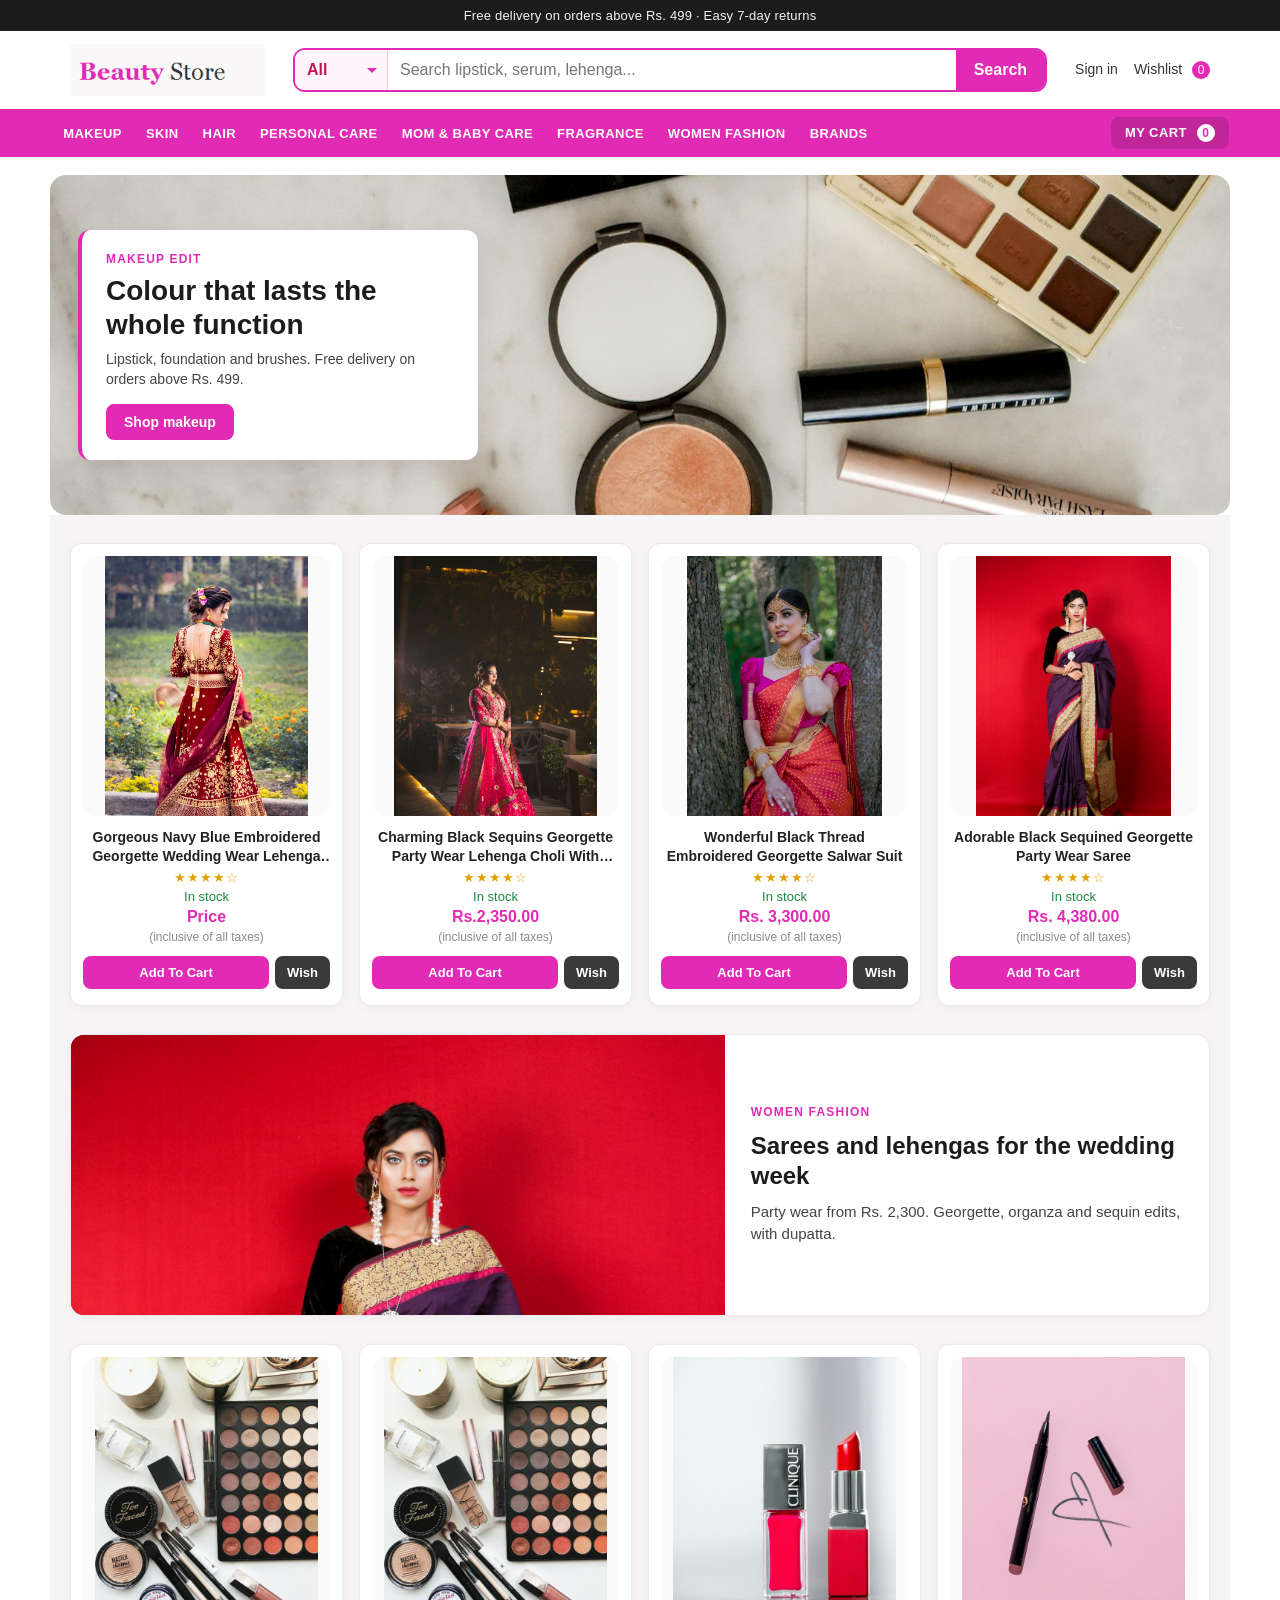
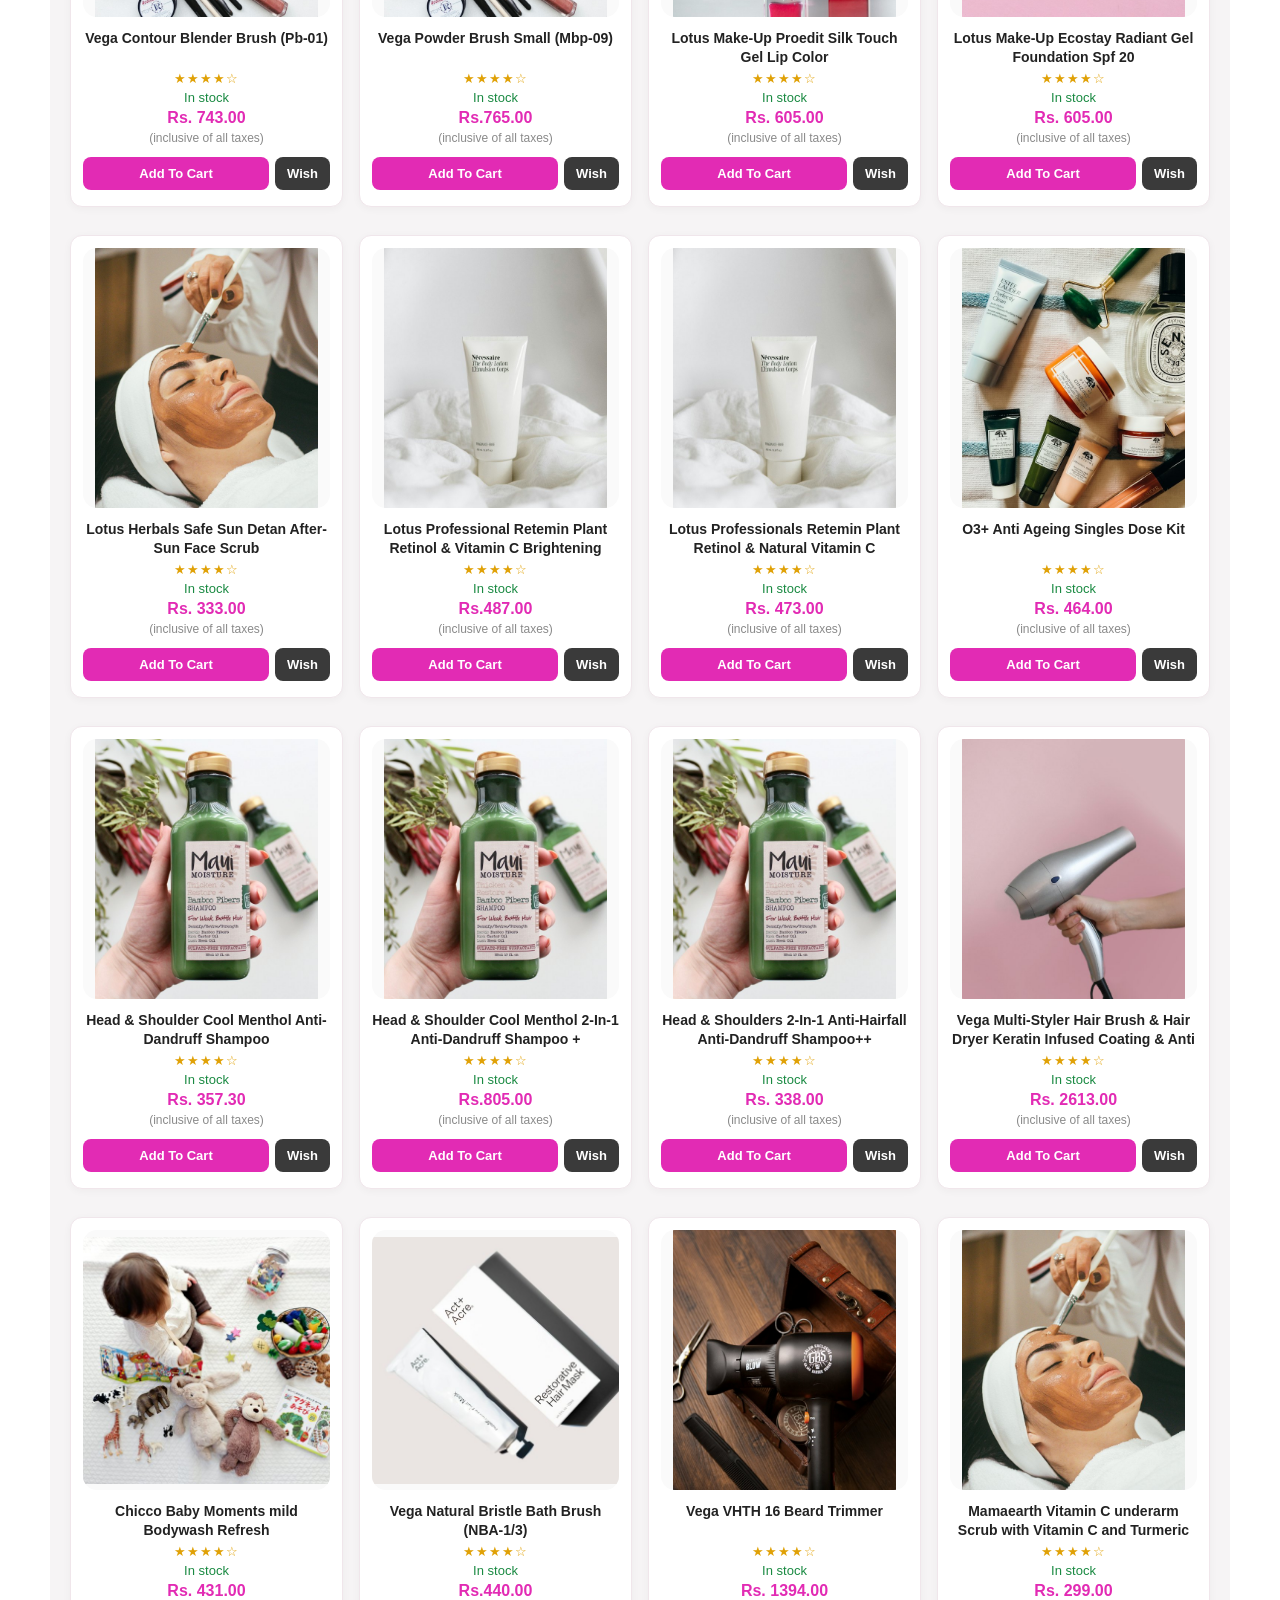
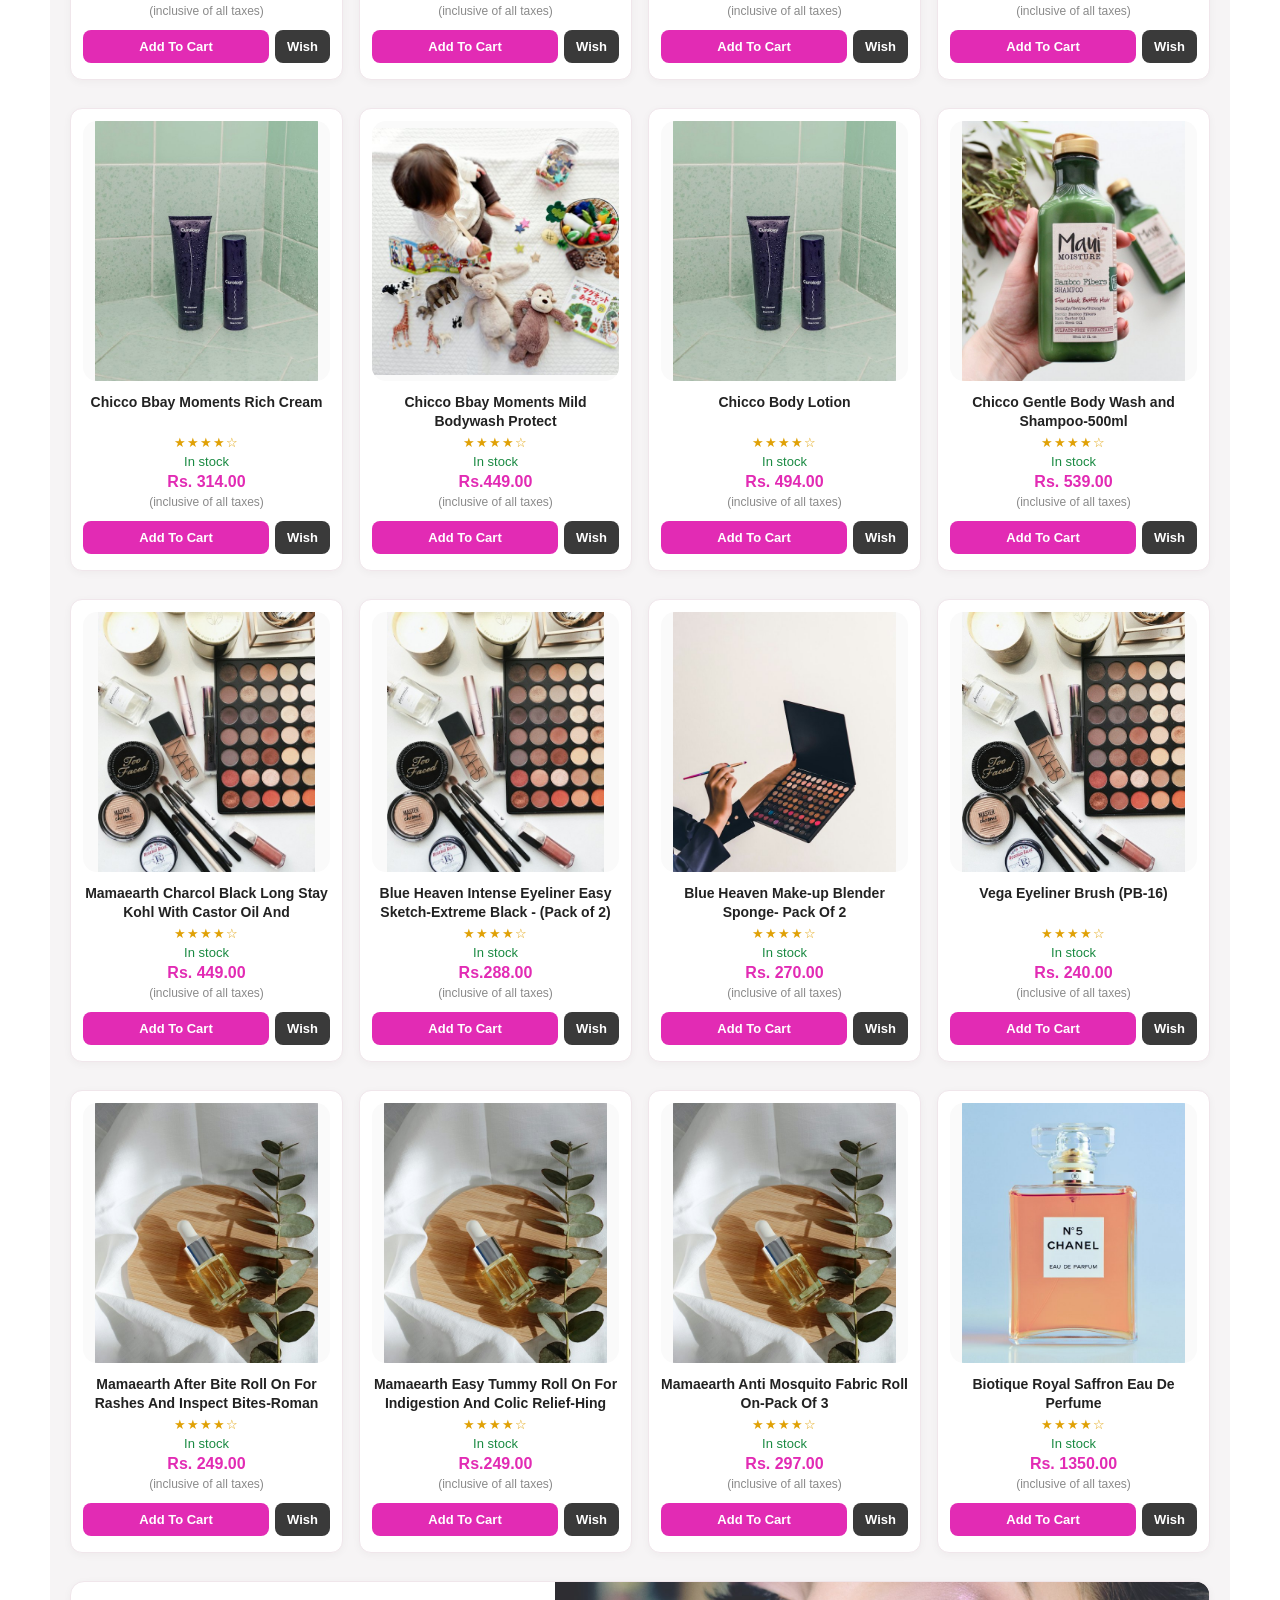
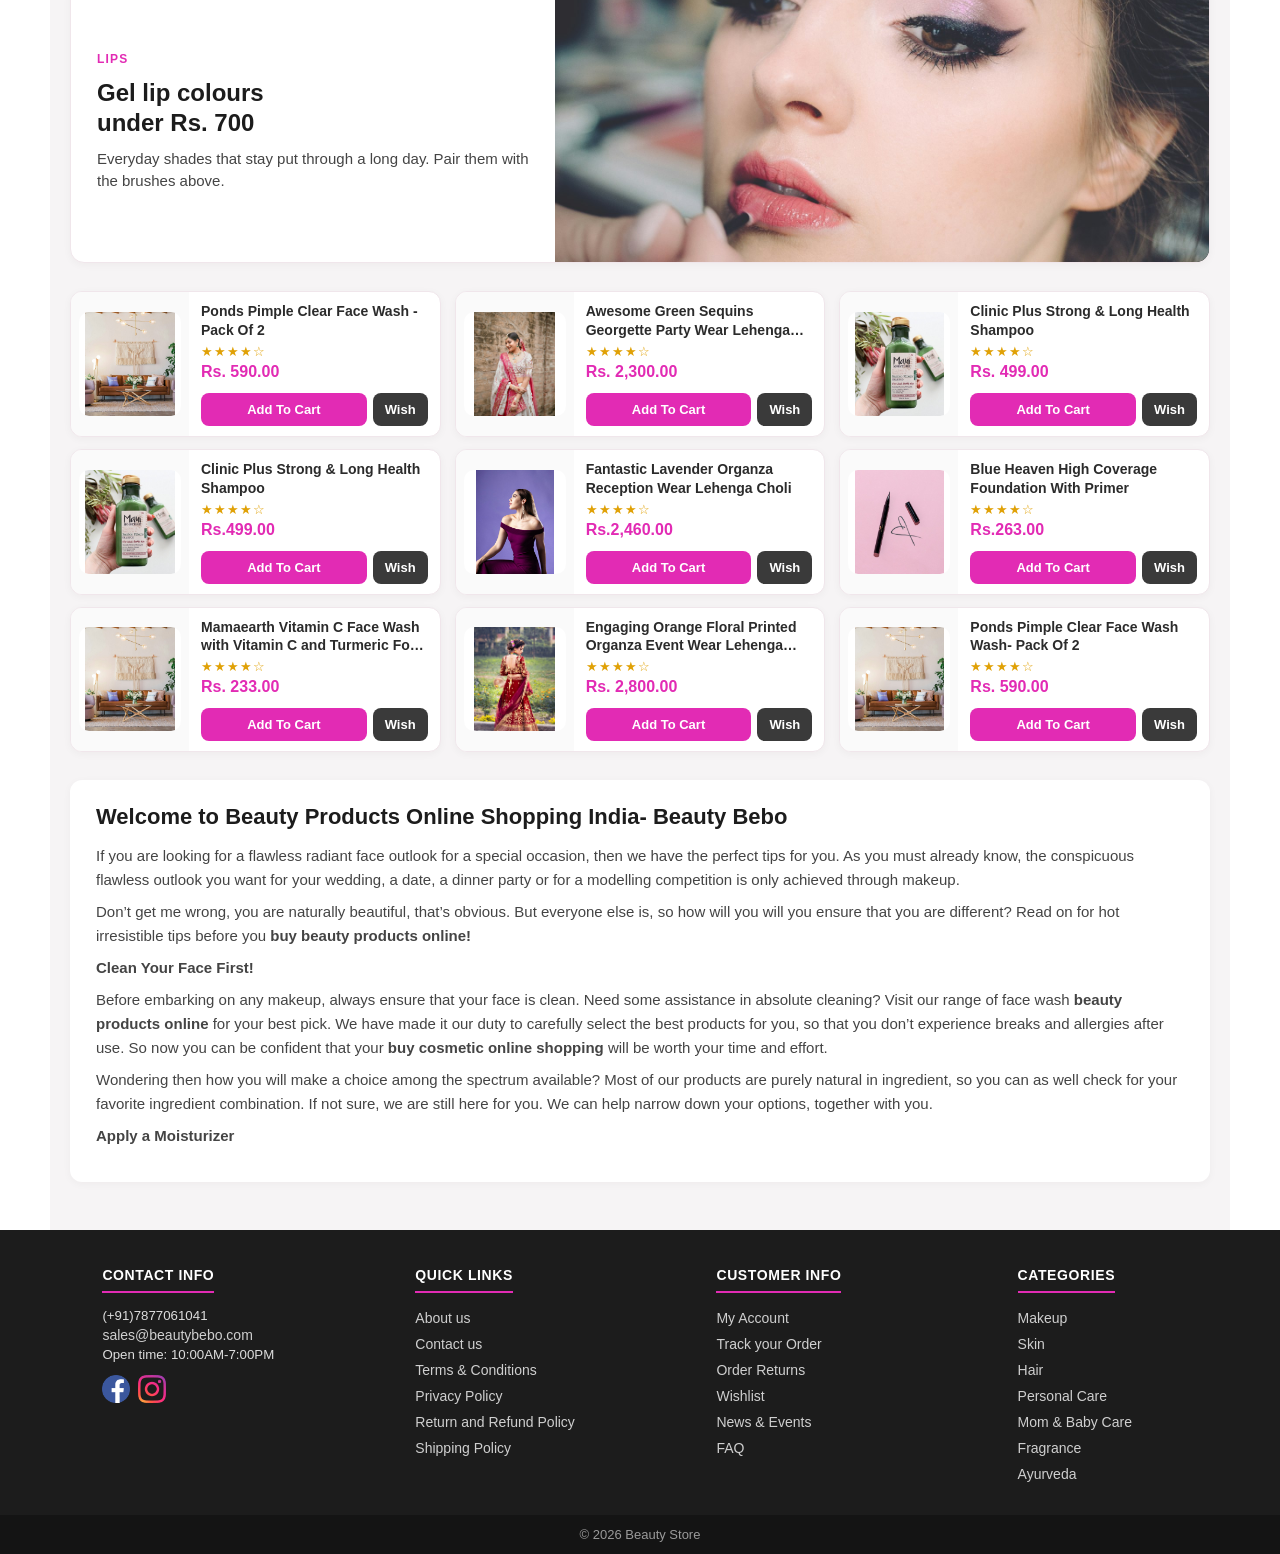
==== commit 1b06412d: "make search and sign in work" ====
--- a/index.html
+++ b/index.html
@@ -14,7 +14,7 @@
                 <div id="logo">
                     <img src="img/logo.png" alt="Beauty Store">
                 </div>
-                <form class="nav-search" action="#">
+                <form class="nav-search" id="searchForm" action="#">
                     <div class="cat-drop">
                         <input type="radio" name="cat" id="c-all" checked>
                         <input type="radio" name="cat" id="c-makeup">
@@ -33,11 +33,11 @@
                             <label for="c-hair">Hair</label>
                         </div>
                     </div>
-                    <input class="search-input" type="search" placeholder="Search lipstick, serum, lehenga...">
+                    <input class="search-input" id="searchInput" type="search" placeholder="Search lipstick, serum, lehenga...">
                     <button class="search-btn" type="submit">Search</button>
                 </form>
                 <div class="header-links">
-                    <a href="#">Sign in</a>
+                    <a href="#" id="signLink">Sign in</a>
                     <div class="link-drop">
                         <a href="#" id="wishLink">Wishlist <span id="wishCount">0</span></a>
                         <div class="bag-panel" id="wishPanel" hidden></div>
@@ -305,6 +305,7 @@
             </div>
         </div>
         <div id="main">
+            <p id="searchEmpty" hidden>No products match that search.</p>
             <div class ="wrapping">
                 <div class="dealCard">
                     <img src="img/products/lehenga-red.jpg" alt="">
--- a/CSS/style.css
+++ b/CSS/style.css
@@ -498,11 +498,17 @@
 }
 
 .dealCard p:nth-of-type(1) {
+    width: 100%;
     font-size: 14px;
     font-weight: 600;
     line-height: 1.35;
     min-height: 38px;
+    max-height: 38px;
     color: #222;
+    display: -webkit-box;
+    -webkit-line-clamp: 2;
+    -webkit-box-orient: vertical;
+    overflow: hidden;
 }
 
 .stars {
@@ -608,6 +614,23 @@
     text-align: left;
     font-weight: 500;
     letter-spacing: 0;
+}
+
+#searchEmpty {
+    text-align: center;
+    margin: 28px 16px 8px;
+    color: #666;
+    font-size: 15px;
+}
+
+#searchEmpty[hidden],
+.dealCard.is-hidden,
+.itemCard.is-hidden,
+.wrapping.is-hidden,
+.promo.is-hidden,
+.store-note.is-hidden,
+#sortedItems > div.is-hidden {
+    display: none;
 }
 
 .bag-panel[hidden] {
@@ -750,7 +773,12 @@
     font-size: 14px;
     font-weight: 600;
     line-height: 1.35;
+    max-height: 38px;
     text-align: left;
+    display: -webkit-box;
+    -webkit-line-clamp: 2;
+    -webkit-box-orient: vertical;
+    overflow: hidden;
 }
 
 #footer {
